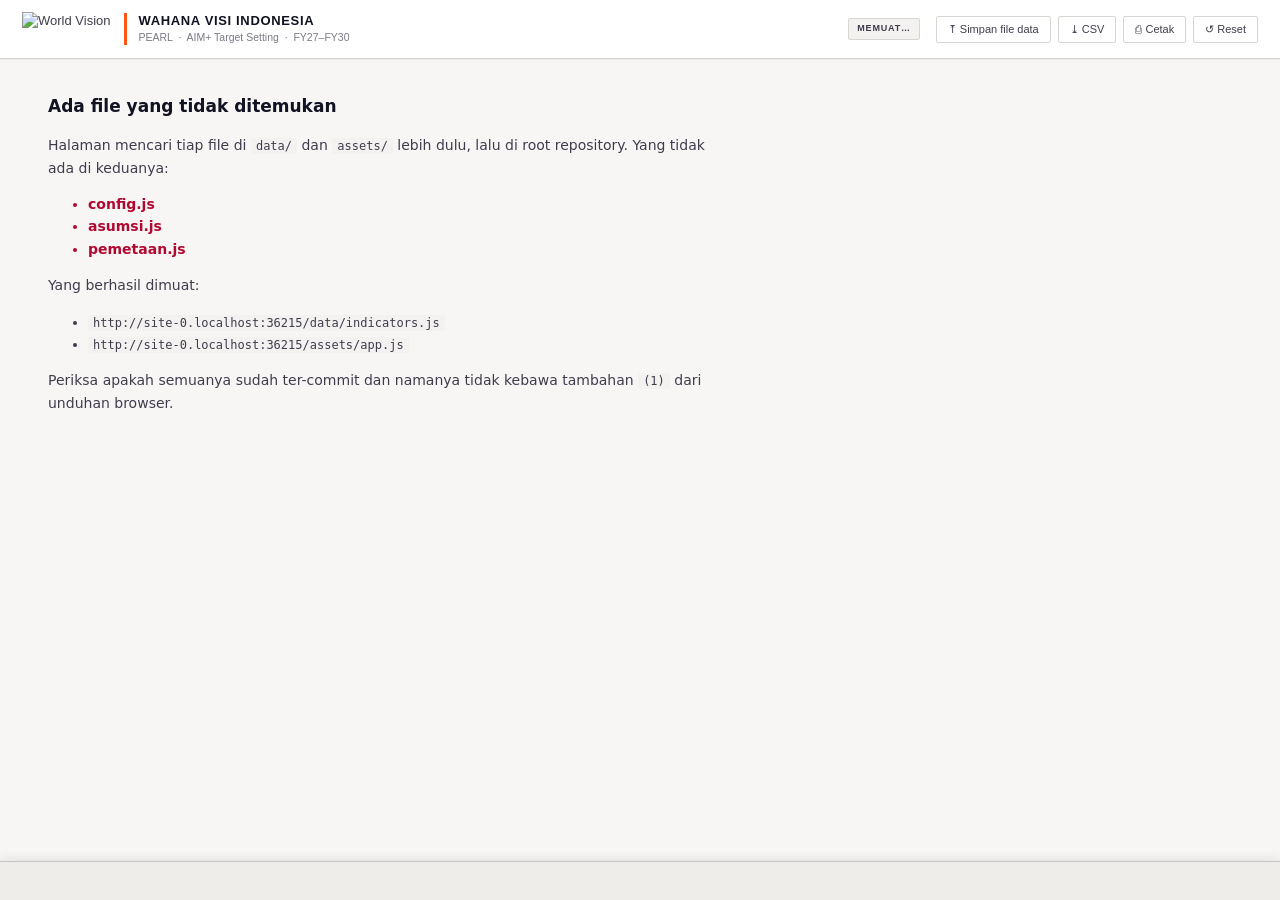
==== index.html @ a82a46a4 "Update index.html" ====
<!DOCTYPE html>
<html lang="id">
<head>
<meta charset="utf-8">
<meta name="viewport" content="width=device-width, initial-scale=1">
<title>AIM+ Target Setting · Wahana Visi Indonesia</title>
<meta name="description" content="SUMMARY dan ANALISIS AP untuk penetapan target Area Programme, siklus AIM+ FY27–FY30. PEARL, Wahana Visi Indonesia.">
<meta name="color-scheme" content="light">
<style>
  #boot{font:14px/1.6 system-ui,-apple-system,"Segoe UI",sans-serif;color:#3F3D4C;padding:34px 26px;max-width:720px}
  #boot h2{font-size:17px;color:#111222;margin:0 0 10px}
  #boot code{font-family:ui-monospace,Consolas,monospace;font-size:12px;background:#F3F2F0;padding:1px 5px;border-radius:2px}
  #boot .bad{color:#B10831;font-weight:600}
</style>
<link rel="stylesheet" href="assets/app.css"
      onerror="var l=document.createElement('link');l.rel='stylesheet';l.href='app.css';document.head.appendChild(l);">
<link rel="icon" href="data:image/svg+xml,%3Csvg xmlns='http://www.w3.org/2000/svg' viewBox='0 0 32 32'%3E%3Crect width='32' height='32' fill='%23111222'/%3E%3Crect x='5' y='22' width='5' height='5' fill='%23FF5515'/%3E%3Crect x='13' y='15' width='5' height='12' fill='%23FF5515'/%3E%3Crect x='21' y='7' width='5' height='20' fill='%23155930'/%3E%3C/svg%3E">
</head>
<body>

<!-- Logo: taruh file resmi WVI sebagai assets/logo.svg atau assets/logo.png -->
<header class="wvhead">
  <div class="wvhead-in">
    <div class="brand">
      <img id="wvLogo" class="logo" alt="World Vision" hidden>
      <div class="lock">
        <span class="org">Wahana Visi Indonesia</span>
        <span class="sub">PEARL &nbsp;·&nbsp; AIM+ Target Setting &nbsp;·&nbsp; FY27–FY30</span>
      </div>
    </div>
    <div class="wvhead-sp"></div>
    <span class="chip" id="dataChip">memuat…</span>
    <nav class="tools">
      <button class="cbtn" id="btnSave" title="Unduh file data untuk di-commit ke repository">⤒ Simpan file data</button>
      <button class="cbtn" id="btnCsv" title="Unduh tabel sesuai filter, siap dibuka di Excel">⤓ CSV</button>
      <button class="cbtn" id="btnPrint">⎙ Cetak</button>
      <button class="cbtn" id="btnReset" title="Buang perubahan lokal, muat ulang data repository">↺ Reset</button>
    </nav>
  </div>
</header>

<div class="sheetwrap" id="sheets">
  <div id="boot"><h2>Memuat…</h2><p>Membaca konfigurasi, data submission, asumsi, dan pemetaan indikator.</p></div>
</div>

<div class="tabbar noprint"><div class="tabbar-in" id="tabbar"></div></div>
<div class="toast" id="toast"></div>

<script>
(function(){
  var Q=[["data/config.js","config.js"],["data/indicators.js","indicators.js"],
         ["data/asumsi.js","asumsi.js"],["data/pemetaan.js","pemetaan.js"],
         ["assets/app.js","app.js"]];
  var found=[],failed=[];
  function one(c,done){var i=0;(function t(){
    if(i>=c.length){done(false);return;}
    var s=document.createElement("script");s.src=c[i++];s.async=false;
    s.onload=function(){found.push(s.src);done(true);};
    s.onerror=function(){s.parentNode&&s.parentNode.removeChild(s);t();};
    document.head.appendChild(s);})();}
  function next(n){ if(n>=Q.length){fin();return;}
    one(Q[n],function(ok){ if(!ok) failed.push(Q[n][0].replace(/^.*\//,"")); next(n+1); }); }
  function fin(){
    if(failed.length) return rep();
    if(typeof boot!=="function") return rep("app.js termuat tapi tidak mendefinisikan boot()");
    if(document.readyState==="loading") return;
    try{ boot(); }catch(e){ rep(e.message); }
  }
  function rep(x){
    var el=document.getElementById("boot"); if(!el)return;
    el.innerHTML='<h2>Ada file yang tidak ditemukan</h2>'+
      '<p>Halaman mencari tiap file di <code>data/</code> dan <code>assets/</code> lebih dulu, '+
      'lalu di root repository. Yang tidak ada di keduanya:</p><ul>'+
      failed.map(function(f){return '<li class="bad">'+f+'</li>';}).join('')+'</ul>'+
      '<p>Yang berhasil dimuat:</p><ul>'+(found.length?found.map(function(f){
        return '<li><code>'+f+'</code></li>';}).join(''):'<li>tidak ada</li>')+'</ul>'+
      '<p>Periksa apakah semuanya sudah ter-commit dan namanya tidak kebawa tambahan '+
      '<code> (1)</code> dari unduhan browser.</p>'+(x?'<p class="bad">'+x+'</p>':'');
  }
  next(0);
})();
</script>
</body>
</html>
---- app.css ----
/* ============================================================
   TOKENS — every value taken from the build specification.
   §1.2 status vocabulary · §3.1 grid · §7 CF standards
   ============================================================ */
:root{
  --orange:#FF5515;   --midnight:#111222;  --green:#155930;
  --red:#B10831;      --grey:#3F3D4C;      --teal:#0C7993;
  --amber:#6B4E00;    --burnt:#A33000;

  --f-ready:#E8F1EC;  --f-review:#FFF4CE;  --f-monitor:#FFE9E0;
  --f-critical:#FDE7EB; --f-reference:#F3F2F0;
  --band:#FAFAF9;     --rule:#D8D6D1;      --paper:#FFFFFF;
  --chrome:#F7F6F4;

  --font:"Inter","Inter var",-apple-system,BlinkMacSystemFont,"Segoe UI",Roboto,Calibri,sans-serif;
  --mono:"SF Mono",ui-monospace,"Cascadia Mono","Consolas",monospace;

  --gutter:22px;      /* column A width 2.50 */
  --maxw:1560px;
}

*{box-sizing:border-box}
html,body{margin:0;padding:0}
body{
  font-family:var(--font);
  font-size:13px;            /* Inter 10pt base */
  line-height:1.45;
  color:var(--grey);
  background:var(--chrome);
  -webkit-font-smoothing:antialiased;
  font-variant-numeric:tabular-nums;
}
button,input,select,textarea{font-family:inherit;font-size:inherit;color:inherit}
a{color:var(--teal);text-decoration:none}
a:hover{text-decoration:underline}
:focus-visible{outline:2px solid var(--orange);outline-offset:2px}
.num{font-variant-numeric:tabular-nums}
.dim{color:#7C7A86}
.nowrap{white-space:nowrap}

/* ============================================================
   APP CHROME — the ribbon strip. Not a sheet; workbook-level.
   ============================================================ */
.chrome{
  position:sticky;top:0;z-index:60;
  background:var(--midnight);color:#EDEBE6;
  border-bottom:1px solid #000;
}
.chrome-in{
  max-width:var(--maxw);margin:0 auto;
  padding:0 var(--gutter);
  height:42px;display:flex;align-items:center;gap:14px;
}
.filename{
  font-size:11px;letter-spacing:.02em;color:#EDEBE6;
  display:flex;align-items:center;gap:8px;min-width:0;
}
.filename b{font-weight:600}
.filename .ext{color:#9C99A6}
.chip{
  font-size:9px;font-weight:700;letter-spacing:.09em;text-transform:uppercase;
  padding:3px 7px;border-radius:2px;background:rgba(255,85,21,.16);
  color:#FF8B5C;border:1px solid rgba(255,85,21,.4);
}
.chrome-sp{flex:1}
.cbtn{
  background:transparent;border:1px solid #3A3947;color:#DAD8D2;
  padding:5px 11px;font-size:11px;border-radius:2px;cursor:pointer;
  display:inline-flex;align-items:center;gap:6px;white-space:nowrap;
}
.cbtn:hover{border-color:var(--orange);color:#fff;background:rgba(255,85,21,.1)}
.cbtn.primary{border-color:var(--orange);background:var(--orange);color:#fff;font-weight:600}
.cbtn.primary:hover{background:#E64A0F}
.lockstate{font-size:10px;color:#9C99A6;display:flex;align-items:center;gap:5px}

/* ============================================================
   PAGE FRAME — §3. Identical on all nine visible sheets.
   ============================================================ */
.sheetwrap{max-width:var(--maxw);margin:0 auto;padding:0 var(--gutter) 96px}
.sheet{display:none;background:var(--paper);border:1px solid var(--rule);border-top:none}
.sheet.on{display:block}
.pad{padding:0 26px}

.hdr{padding:14px 26px 0}
.hdr-top{display:flex;align-items:flex-end;gap:18px}
.homelink{
  font-size:12px;color:var(--grey);font-weight:500;white-space:nowrap;
  padding-bottom:3px;
}
.homelink:hover{color:var(--orange);text-decoration:none}
.title{
  font-size:26px;line-height:1.05;font-weight:700;color:var(--midnight);
  letter-spacing:-.015em;margin:0;flex:1;
}
.hdr-right{text-align:right;white-space:nowrap}
.cycle{font-size:12px;color:var(--grey)}
.stagebar{font-size:11px;font-weight:700;color:var(--orange);margin-top:2px}
.crumb{font-size:11px;color:var(--grey);margin-top:6px;padding-bottom:10px}
.crumb .sep{color:#B9B6BE;padding:0 5px}
.crumb b{font-weight:600;color:var(--midnight)}
.rule4{border-bottom:2.5px solid var(--orange);margin:0 26px}
.writeflag{
  font-size:10px;font-weight:700;letter-spacing:.08em;color:var(--green);
  background:var(--f-ready);border:1px solid #BFD9C9;padding:3px 8px;border-radius:2px;
}

.ftr{margin-top:34px;border-top:1px solid var(--rule);padding:10px 26px 20px;
  display:flex;gap:18px;align-items:baseline;flex-wrap:wrap}
.ftr-l{font-size:10.5px;color:#8A8894;flex:1;min-width:240px}
.ftr-r{font-size:10.5px}
.ftr-r span{color:#8A8894;margin-right:6px}
.ftr-r a{margin-right:12px}

/* section labels */
.slabel{
  font-size:11px;font-weight:700;letter-spacing:.1em;text-transform:uppercase;
  color:var(--midnight);margin:26px 0 10px;display:flex;align-items:baseline;gap:10px;
}
.slabel .hint{font-size:10px;font-weight:400;letter-spacing:0;text-transform:none;color:#8A8894}
.slabel:first-of-type{margin-top:20px}

/* ============================================================
   KPI CARD — §3.5
   ============================================================ */
.cards{display:grid;gap:10px;grid-template-columns:repeat(auto-fit,minmax(128px,1fr))}
.card{
  background:var(--paper);border:1px solid var(--rule);
  border-left:4px solid var(--grey);
  padding:9px 11px 10px;min-height:86px;
  display:flex;flex-direction:column;justify-content:space-between;
}
.card .lab{
  font-size:9px;font-weight:700;letter-spacing:.1em;text-transform:uppercase;
  color:var(--grey);line-height:1.25;
}
.card .val{font-size:29px;font-weight:700;line-height:1;color:var(--midnight);letter-spacing:-.02em;margin:4px 0 1px}
.card .sub{font-size:9.5px;color:#8A8894}
.card.ready{border-left-color:var(--green)}    .card.ready .val{color:var(--green)}
.card.review{border-left-color:var(--amber)}   .card.review .val{color:var(--amber)}
.card.monitor{border-left-color:var(--burnt)}  .card.monitor .val{color:var(--burnt)}
.card.critical{border-left-color:var(--red)}   .card.critical .val{color:var(--red)}
.card.neutral{border-left-color:var(--grey)}
.card.accent{border-left-color:var(--orange)}  .card.accent .val{color:var(--orange)}
.card.teal{border-left-color:var(--teal)}      .card.teal .val{color:var(--teal)}

/* ============================================================
   STATUS PILLS — colour + icon, greyscale-safe (§7.3)
   ============================================================ */
.pill{
  display:inline-flex;align-items:center;gap:5px;
  font-size:10px;font-weight:700;letter-spacing:.04em;
  padding:2px 7px 2px 6px;border-radius:2px;white-space:nowrap;
  border:1px solid transparent;
}
.pill .ic{font-size:9px;line-height:1}
.p-READY{background:var(--f-ready);color:var(--green);border-color:#C4DBCE}
.p-NEEDSREVIEW{background:var(--f-review);color:var(--amber);border-color:#E8D89A}
.p-MONITOR{background:var(--f-monitor);color:var(--burnt);border-color:#F0C9B6}
.p-CRITICAL{background:var(--f-critical);color:var(--red);border-color:#EFC2CD}
.p-REFERENCE{background:var(--f-reference);color:var(--grey);border-color:var(--rule)}

/* ============================================================
   TABLES — gridlines off, thin rules, CF-driven fills
   ============================================================ */
table.gt{border-collapse:collapse;width:100%;font-size:11.5px}
table.gt thead th{
  font-size:9px;font-weight:700;letter-spacing:.08em;text-transform:uppercase;
  color:var(--grey);text-align:left;padding:6px 8px;
  border-bottom:1.5px solid var(--grey);vertical-align:bottom;white-space:nowrap;
}
table.gt tbody td{padding:5px 8px;border-bottom:1px solid #EDEBE6;vertical-align:middle}
table.gt tbody tr:nth-child(even) td{background:var(--band)}
table.gt tbody tr.hl td{background:#FFF8F3}
table.gt tbody tr.blankrow td{background:transparent;border-bottom-color:transparent;height:22px}
table.gt tfoot td{
  padding:6px 8px;font-weight:700;color:var(--midnight);
  background:var(--f-reference);border-top:1.5px solid var(--grey);
}
td.r,th.r{text-align:right}
td.c,th.c{text-align:center}
td.miss{background:var(--f-critical)!important;color:var(--red);text-align:right}
td.crit{color:var(--red);font-weight:700}
td.zero{color:var(--red)}
td.code{font-family:var(--mono);font-size:10.5px;letter-spacing:-.02em;white-space:nowrap}
tr.apmark td:first-child{box-shadow:inset 3px 0 0 var(--orange)}
.tscroll{overflow-x:auto;border:1px solid var(--rule)}
.tscroll table.gt{min-width:100%}
.tcap{font-size:10px;color:#8A8894;margin:6px 0 0}

/* data bar (§7 · CF data bars, solid FF5515, no border) */
.bar{position:relative;height:13px;background:#F1EFEC;min-width:56px}
.bar > i{position:absolute;left:0;top:0;bottom:0;background:var(--orange);display:block}
.bar > span{position:absolute;right:4px;top:-1px;font-size:10px;font-weight:600;color:var(--midnight)}
.bar.red > i{background:var(--red)}

/* ============================================================
   FILTER BAND — Report Filter cells + slicers (§6.3 §6.5 §6.6)
   ============================================================ */
.fband{
  border:1px solid var(--rule);background:var(--band);
  padding:11px 13px;margin-top:16px;
}
.frow{display:flex;flex-wrap:wrap;gap:16px;align-items:flex-end}
.fcell{display:flex;flex-direction:column;gap:4px}
.fcell > label{font-size:9px;font-weight:700;letter-spacing:.09em;text-transform:uppercase;color:var(--grey)}
.fcell select{
  border:1px solid #A9A6B0;background:var(--paper);padding:5px 8px;border-radius:2px;
  font-size:12px;min-width:150px;
}
.fcell select:focus{border-color:var(--orange)}
.fnote{font-size:10px;color:#8A8894;margin-top:9px;padding-top:8px;border-top:1px dashed var(--rule)}

/* slicer (§6.3 tabel 8) */
.slicer{border:1px solid #BEBBC4;background:var(--paper);min-width:150px}
.slicer .sh{
  font-size:9px;font-weight:700;letter-spacing:.08em;text-transform:uppercase;
  padding:4px 7px;background:#EFEDE9;border-bottom:1px solid #BEBBC4;color:var(--grey);
  display:flex;justify-content:space-between;align-items:center;gap:6px;
}
.slicer .sh button{border:none;background:none;cursor:pointer;color:#8A8894;font-size:11px;padding:0 2px}
.slicer .sh button:hover{color:var(--orange)}
.slicer .items{display:flex;flex-wrap:wrap;gap:3px;padding:5px}
.slicer .items button{
  border:1px solid #D3D0D8;background:#FBFAF9;padding:3px 8px;font-size:10.5px;
  border-radius:2px;cursor:pointer;color:var(--grey);
}
.slicer .items button:hover{border-color:var(--orange)}
.slicer .items button.sel{background:var(--midnight);border-color:var(--midnight);color:#fff;font-weight:600}
.slicer .items button.nodata{color:#BEBBC4;background:#F6F5F3;text-decoration:line-through}

/* ============================================================
   CHARTS — inline SVG only, no libraries
   ============================================================ */
.chartbox{border:1px solid var(--rule);padding:12px 14px 8px;background:var(--paper)}
.chartbox svg{display:block;width:100%;height:auto;overflow:visible}
.legend{display:flex;gap:14px;flex-wrap:wrap;margin-top:10px;padding-top:9px;border-top:1px solid #EDEBE6}
.legend div{display:flex;align-items:center;gap:6px;font-size:10px;color:var(--grey)}
.legend i{width:10px;height:10px;display:block;border:1px solid rgba(0,0,0,.18)}
.grid2{display:grid;grid-template-columns:1fr 1fr;gap:18px}
.grid2u{display:grid;grid-template-columns:1.15fr .85fr;gap:18px}
@media (max-width:1080px){.grid2,.grid2u{grid-template-columns:1fr}}

/* ============================================================
   INSIGHT SENTENCES (§6.2 ·12)
   ============================================================ */
.insights{border:1px solid var(--rule);border-left:4px solid var(--midnight);background:#FCFBFA;padding:12px 15px}
.insights p{margin:0 0 7px;font-size:12px;color:var(--grey);display:flex;gap:9px;line-height:1.5}
.insights p:last-child{margin:0}
.insights .mk{color:var(--orange);font-weight:700}
.insights b{color:var(--midnight);font-weight:600}
.insights .bad{color:var(--red);font-weight:600}

/* ============================================================
   DETAIL PANELS — 05_INDICATOR
   ============================================================ */
.panel{border:1px solid var(--rule);background:var(--paper)}
.panel > h4{
  margin:0;font-size:10px;font-weight:700;letter-spacing:.1em;text-transform:uppercase;
  padding:7px 12px;background:var(--f-reference);border-bottom:1px solid var(--rule);color:var(--midnight);
}
.kv{display:grid;grid-template-columns:1fr auto;gap:0}
.kv > div{padding:5px 12px;border-bottom:1px solid #F1EFEC;font-size:11.5px}
.kv > div:nth-child(4n+1),.kv > div:nth-child(4n+2){background:#FCFBFA}
.kv .k{color:var(--grey)}
.kv .v{text-align:right;font-weight:600;color:var(--midnight)}
.kv .v.em{font-size:13px}
.kv .v.na{color:var(--red);background:var(--f-critical)}
.notes{border:1px solid var(--rule);padding:12px 14px;background:#FCFBFA;font-size:11.5px}
.notes dt{font-size:9px;font-weight:700;letter-spacing:.09em;text-transform:uppercase;color:var(--grey);margin-top:10px}
.notes dt:first-child{margin-top:0}
.notes dd{margin:3px 0 0;color:var(--midnight);line-height:1.5}
.notes dd.unset{color:var(--red);font-style:italic}
.checks{display:flex;flex-wrap:wrap;gap:8px}
.chk{display:flex;align-items:center;gap:6px;font-size:10.5px;border:1px solid var(--rule);padding:4px 9px;background:var(--paper)}
.chk .ic{font-size:11px;line-height:1}
.chk.ok{color:var(--green);border-color:#C4DBCE;background:var(--f-ready)}
.chk.no{color:var(--red);border-color:#EFC2CD;background:var(--f-critical);font-weight:600}
.guard{border:1px solid #E8D89A;background:var(--f-review);color:var(--amber);padding:12px 14px;font-size:12px;font-style:italic}

/* ============================================================
   06_DECISIONS — the only writable surface
   ============================================================ */
.form{border:1px solid var(--rule);border-top:3px solid var(--green);background:#FCFDFC;padding:14px 16px 16px}
.fgrid{display:grid;grid-template-columns:repeat(auto-fit,minmax(168px,1fr));gap:11px}
.fg label{display:block;font-size:9px;font-weight:700;letter-spacing:.09em;text-transform:uppercase;color:var(--grey);margin-bottom:3px}
.fg label .req{color:var(--red)}
.fg select,.fg input,.fg textarea{
  width:100%;border:1px solid #A9A6B0;background:var(--paper);
  padding:6px 8px;border-radius:2px;font-size:12px;
}
.fg select:disabled{background:#F1EFEC;color:#A9A6B0;cursor:not-allowed}
.fg select:focus,.fg input:focus,.fg textarea:focus{border-color:var(--green);outline:none;box-shadow:0 0 0 2px rgba(21,89,48,.12)}
.fg.bad select,.fg.bad input,.fg.bad textarea{border-color:var(--red);background:var(--f-critical)}
.fg .hlp{font-size:9.5px;color:#8A8894;margin-top:3px}
.fg.wide{grid-column:1/-1}
.formfoot{display:flex;align-items:center;gap:12px;margin-top:14px;flex-wrap:wrap}
.gobtn{
  background:var(--green);color:#fff;border:1px solid var(--green);font-weight:700;
  padding:8px 18px;border-radius:2px;cursor:pointer;font-size:12px;letter-spacing:.02em;
}
.gobtn:hover{background:#0F4525}
.gobtn:disabled{background:#BEBBC4;border-color:#BEBBC4;cursor:not-allowed}
.ghost{background:var(--paper);border:1px solid #A9A6B0;padding:7px 14px;border-radius:2px;cursor:pointer;font-size:11.5px}
.ghost:hover{border-color:var(--orange);color:var(--orange)}
.keyprev{font-family:var(--mono);font-size:10.5px;color:var(--grey);background:var(--f-reference);
  border:1px solid var(--rule);padding:4px 8px;border-radius:2px}
.vmsg{font-size:11px;font-weight:600;color:var(--red);display:flex;align-items:center;gap:6px}
.appendonly{font-size:10px;color:#8A8894;border-left:2px solid var(--rule);padding-left:9px}

/* ============================================================
   07 / 08 bits
   ============================================================ */
.health{
  display:flex;flex-wrap:wrap;align-items:center;gap:20px;
  border:1px solid var(--rule);padding:11px 14px;margin-top:16px;background:#FCFBFA;
}
.health .gate{font-size:14px;font-weight:700;letter-spacing:.04em;padding:5px 12px;border-radius:2px}
.health .gate.ok{background:var(--f-ready);color:var(--green);border:1px solid #C4DBCE}
.health .gate.no{background:var(--f-critical);color:var(--red);border:1px solid #EFC2CD}
.health .m{font-size:11px;color:var(--grey)}
.health .m b{display:block;font-size:17px;font-weight:700;color:var(--midnight);line-height:1.1}
.legendbox{border:1px solid var(--rule)}
.legendbox .lrow{display:grid;grid-template-columns:auto 150px 1fr;gap:12px;align-items:center;
  padding:8px 13px;border-bottom:1px solid #EDEBE6;font-size:11.5px}
.legendbox .lrow:last-child{border-bottom:none}
.legendbox .lrow .nm{font-weight:700;font-size:11px;letter-spacing:.05em}
.stagerow{display:grid;grid-template-columns:34px 1fr;gap:12px;padding:8px 13px;border-bottom:1px solid #EDEBE6;font-size:11.5px}
.stagerow:last-child{border-bottom:none}
.stagerow .n{
  width:26px;height:26px;border-radius:50%;display:grid;place-items:center;
  font-size:11px;font-weight:700;background:var(--f-reference);color:var(--grey);border:1px solid var(--rule);
}
.stagerow.done .n{background:var(--f-ready);color:var(--green);border-color:#C4DBCE}
.stagerow.here .n{background:var(--orange);color:#fff;border-color:var(--orange)}
.stagerow b{color:var(--midnight);font-weight:600}
.faq{border:1px solid var(--rule);padding:11px 13px;background:#FCFBFA}
.faq .q{font-size:11.5px;font-weight:600;color:var(--midnight)}
.faq .qen{font-size:10.5px;font-style:italic;color:#8A8894;margin-top:1px}
.faq .a{font-size:11.5px;margin-top:6px;color:var(--grey);line-height:1.5}
.faq .a.todo{color:var(--amber);background:var(--f-review);border:1px dashed #E8D89A;padding:5px 8px;font-style:italic}
.faqgrid{display:grid;grid-template-columns:1fr 1fr;gap:12px}
@media (max-width:1080px){.faqgrid{grid-template-columns:1fr}}
.jump{display:flex;flex-wrap:wrap;gap:6px;margin-top:16px;padding:10px 12px;border:1px solid var(--rule);background:var(--band)}
.jump span{font-size:9px;font-weight:700;letter-spacing:.09em;text-transform:uppercase;color:var(--grey);align-self:center;margin-right:4px}
.jump a{font-size:11px;border:1px solid var(--rule);background:var(--paper);padding:4px 9px;border-radius:2px}
.jump a:hover{border-color:var(--orange);text-decoration:none}

/* ============================================================
   HOME
   ============================================================ */
.progwrap{border:1px solid var(--rule);padding:13px 15px;margin-top:14px;background:#FCFBFA}
.progwrap .top{display:flex;justify-content:space-between;align-items:baseline;gap:12px;margin-bottom:8px}
.progwrap .lab{font-size:9px;font-weight:700;letter-spacing:.1em;text-transform:uppercase;color:var(--grey)}
.progwrap .pct{font-size:20px;font-weight:700;color:var(--orange);line-height:1}
.track{height:19px;background:#F1EFEC;position:relative;border:1px solid var(--rule)}
.track > i{position:absolute;left:0;top:0;bottom:0;background:var(--orange)}
.track > .tgt{position:absolute;top:-4px;bottom:-4px;width:2px;background:var(--midnight)}
.track > .tgtlab{position:absolute;top:23px;font-size:9px;color:var(--midnight);transform:translateX(-50%);white-space:nowrap}
.gates{display:flex;gap:22px;flex-wrap:wrap;margin-top:24px;font-size:11px}
.gates b{color:var(--midnight)}
.navlist{border:1px solid var(--rule)}
.navlist a.nv{
  display:grid;grid-template-columns:34px 1fr auto;gap:10px;align-items:center;
  padding:9px 13px;border-bottom:1px solid #EDEBE6;color:var(--grey);
}
.navlist a.nv:last-child{border-bottom:none}
.navlist a.nv:hover{background:#FFF8F3;text-decoration:none}
.navlist .no{font-family:var(--mono);font-size:11px;color:#A9A6B0}
.navlist .nm{font-size:12.5px;font-weight:600;color:var(--midnight)}
.navlist .ro{font-size:10px;color:#8A8894;text-align:right}
.navlist a.nv:hover .nm{color:var(--orange)}
.navlist .wr{font-size:8.5px;font-weight:700;letter-spacing:.08em;color:var(--green);
  background:var(--f-ready);border:1px solid #C4DBCE;padding:1px 5px;border-radius:2px;margin-left:7px}

/* ============================================================
   SHEET TABS — §1.1 tab colours, workbook metaphor
   ============================================================ */
.tabbar{
  position:fixed;left:0;right:0;bottom:0;z-index:70;
  background:#EFEDE9;border-top:1px solid #C7C4CC;
  box-shadow:0 -2px 10px rgba(17,18,34,.09);
}
.tabbar-in{max-width:var(--maxw);margin:0 auto;padding:0 var(--gutter);
  display:flex;align-items:stretch;gap:0;overflow-x:auto;height:38px}
.tab{
  border:none;background:transparent;cursor:pointer;white-space:nowrap;
  padding:0 13px;font-size:11.5px;color:var(--grey);
  border-right:1px solid #DAD7DE;border-bottom:3px solid transparent;
  display:flex;align-items:center;gap:7px;
}
.tab:hover{background:#E4E1DD}
.tab .dot{width:7px;height:7px;border-radius:1px;background:var(--grey);flex:none}
.tab.on{background:var(--paper);color:var(--midnight);font-weight:700}
.tab.on .dot{box-shadow:0 0 0 2px rgba(0,0,0,.06)}
.tab.locked{color:#A9A6B0;cursor:not-allowed}
.tab .bdg{
  font-size:9px;font-weight:700;background:var(--red);color:#fff;
  border-radius:8px;padding:1px 5px;min-width:16px;text-align:center;
}
.tab .bdg.g{background:var(--green)}

/* ============================================================
   MODALS — import / export / hidden-sheet notice
   ============================================================ */
.scrim{position:fixed;inset:0;background:rgba(17,18,34,.55);z-index:100;display:none;
  align-items:flex-start;justify-content:center;padding:60px 20px;overflow-y:auto}
.scrim.on{display:flex}
.modal{background:var(--paper);border:1px solid var(--rule);max-width:760px;width:100%;
  box-shadow:0 18px 50px rgba(17,18,34,.3)}
.modal h3{margin:0;font-size:15px;font-weight:700;color:var(--midnight);
  padding:14px 18px;border-bottom:2px solid var(--orange);display:flex;justify-content:space-between;gap:12px}
.modal h3 button{border:none;background:none;font-size:18px;line-height:1;cursor:pointer;color:#8A8894}
.modal .body{padding:16px 18px}
.modal p{margin:0 0 10px;font-size:12px}
.modal textarea{width:100%;height:190px;border:1px solid #A9A6B0;padding:9px;
  font-family:var(--mono);font-size:10.5px;border-radius:2px;resize:vertical}
.modal .foot{padding:12px 18px;border-top:1px solid var(--rule);background:var(--band);
  display:flex;gap:10px;align-items:center;flex-wrap:wrap}
.colspec{font-family:var(--mono);font-size:10px;background:var(--f-reference);
  border:1px solid var(--rule);padding:9px;overflow-x:auto;white-space:pre;margin:0 0 12px}

/* toast — the closing-loop confirmation (§10.4 ·3) */
.toast{
  position:fixed;bottom:52px;left:50%;transform:translateX(-50%) translateY(14px);
  background:var(--midnight);color:#fff;padding:11px 18px;font-size:12px;z-index:90;
  border-left:4px solid var(--green);box-shadow:0 10px 30px rgba(17,18,34,.35);
  opacity:0;pointer-events:none;transition:opacity .18s,transform .18s;max-width:620px;
}
.toast.on{opacity:1;transform:translateX(-50%) translateY(0)}
.toast b{color:#8FE0AE}
@media (prefers-reduced-motion:reduce){.toast{transition:none}}


/* ============================================================
   00_MASTER — editing surfaces
   ============================================================ */
.notice{
  border:1px solid var(--rule);border-left:4px solid var(--teal);background:#F7FBFC;
  padding:11px 14px;font-size:11.5px;color:var(--grey);margin-top:16px;line-height:1.55;
}
.notice b{color:var(--midnight)}
table.gt.ed tbody td{padding:3px 6px}
table.gt.ed tbody tr:nth-child(even) td{background:#FCFBFA}
input.cell,select.cell{
  border:1px solid #DCD9E0;background:var(--paper);padding:3px 5px;border-radius:2px;
  font-size:11px;max-width:100%;
}
input.cell:hover,select.cell:hover{border-color:#A9A6B0}
input.cell:focus,select.cell:focus{border-color:var(--teal);outline:none;box-shadow:0 0 0 2px rgba(12,121,147,.14)}
input.cell.r{text-align:right}
input.cell::placeholder{color:#C2BFC8;font-style:italic}
table.gt.ed tbody tr.oos td{background:var(--f-reference)}
table.gt.ed tbody tr.oos input.cell,table.gt.ed tbody tr.oos select.cell{opacity:.62}

button.oc{
  border:1px solid var(--rule);background:var(--paper);cursor:pointer;border-radius:2px;
  padding:2px 6px;font-size:11px;line-height:1.3;min-width:44px;
  display:inline-flex;align-items:center;gap:4px;justify-content:center;color:#A9A6B0;
}
button.oc span{font-size:9px;font-weight:700}
button.oc.on{background:var(--f-ready);border-color:#9EC6AE;color:var(--green);font-weight:700}
button.oc.off{background:var(--f-reference);border-color:var(--rule);color:#A9A6B0;text-decoration:line-through}
button.oc:hover{border-color:var(--orange);color:var(--orange);text-decoration:none}
button.ocall{
  border:1px dashed #BEBBC4;background:transparent;cursor:pointer;color:var(--grey);
  font-size:9px;font-weight:700;letter-spacing:.08em;padding:3px 6px;border-radius:2px;
}
button.ocall:hover{border-color:var(--orange);color:var(--orange);border-style:solid}
button.ocall.all{border-style:solid;border-color:#9EC6AE;color:var(--green);background:var(--f-ready)}
button.ocall.mix{border-style:solid;border-color:#E8D89A;color:var(--amber);background:var(--f-review)}
button.ocall.none{color:#A9A6B0}
button.tiny{
  border:1px solid var(--rule);background:var(--paper);cursor:pointer;border-radius:2px;
  font-size:10px;padding:2px 7px;color:var(--grey);
}
button.tiny:hover{border-color:var(--red);color:var(--red)}
button.tiny.warn:hover{background:var(--f-critical)}
.ghost.warn:hover{border-color:var(--red);color:var(--red);background:var(--f-critical)}
.addbar{
  display:flex;flex-wrap:wrap;gap:8px;align-items:center;
  border:1px dashed var(--rule);border-top:none;background:var(--band);padding:9px 12px;font-size:11px;
}
.addbar > span:first-child{font-size:9px;font-weight:700;letter-spacing:.09em;text-transform:uppercase;color:var(--grey)}
.addbar input,.addbar select{border:1px solid #A9A6B0;background:var(--paper);padding:4px 7px;border-radius:2px;font-size:11.5px}
.addbar .dim{font-size:10px}

/* outcomes-in-scope strip on 03_AP */
.ocscope{
  display:flex;flex-wrap:wrap;gap:8px;align-items:center;margin-top:16px;
  border:1px solid var(--rule);background:#FCFBFA;padding:9px 12px;
}
.ocscope .lbl{font-size:9px;font-weight:700;letter-spacing:.09em;text-transform:uppercase;color:var(--grey)}
.ocpill{font-size:10.5px;padding:2px 8px;border-radius:2px;border:1px solid transparent}
.ocpill.on{background:var(--f-ready);color:var(--green);border-color:#C4DBCE}
.ocpill.off{background:var(--f-reference);color:#A9A6B0;border-color:var(--rule);text-decoration:line-through}
.ocpill b{font-weight:700}
.ocscope .chg{margin-left:auto;font-size:10.5px}

/* ============================================================
   NARROW SCREENS — quality floor, not a separate design
   ============================================================ */
@media (max-width:860px){
  :root{--gutter:12px}
  .addbar,.ocscope{flex-direction:column;align-items:flex-start}
  .ocscope .chg{margin-left:0}
  .chrome-in{overflow-x:auto}
  .pad,.hdr{padding-left:14px;padding-right:14px}
  .rule4,.ftr{margin-left:14px;margin-right:14px;padding-left:0;padding-right:0}
  .title{font-size:19px}
  .hdr-top{flex-wrap:wrap;gap:8px}
  .hdr-right{text-align:left}
  .kv{grid-template-columns:1fr auto}
  .faqgrid{grid-template-columns:1fr}
  .card .val{font-size:24px}
}

/* ============================================================
   PRINT — §9. A4 landscape, fit 1 wide, gridlines off.
   ============================================================ */
@media print{
  @page{size:A4 landscape;margin:1.2cm 1.5cm}
  body{background:#fff;font-size:8.6pt}
  .chrome,.tabbar,.scrim,.toast,.slicer,.noprint{display:none!important}
  .sheetwrap{max-width:none;padding:0}
  .sheet{border:none}
  .sheet.on{display:block}
  .pad,.hdr{padding-left:0;padding-right:0}
  .rule4{margin:0}
  .ftr{padding-left:0;padding-right:0}
  table.gt{font-size:8pt}
  .card .val{font-size:19pt}
  .chartbox,.panel,.insights,.legendbox,.tscroll{break-inside:avoid}
  a{color:#000;text-decoration:none}
}
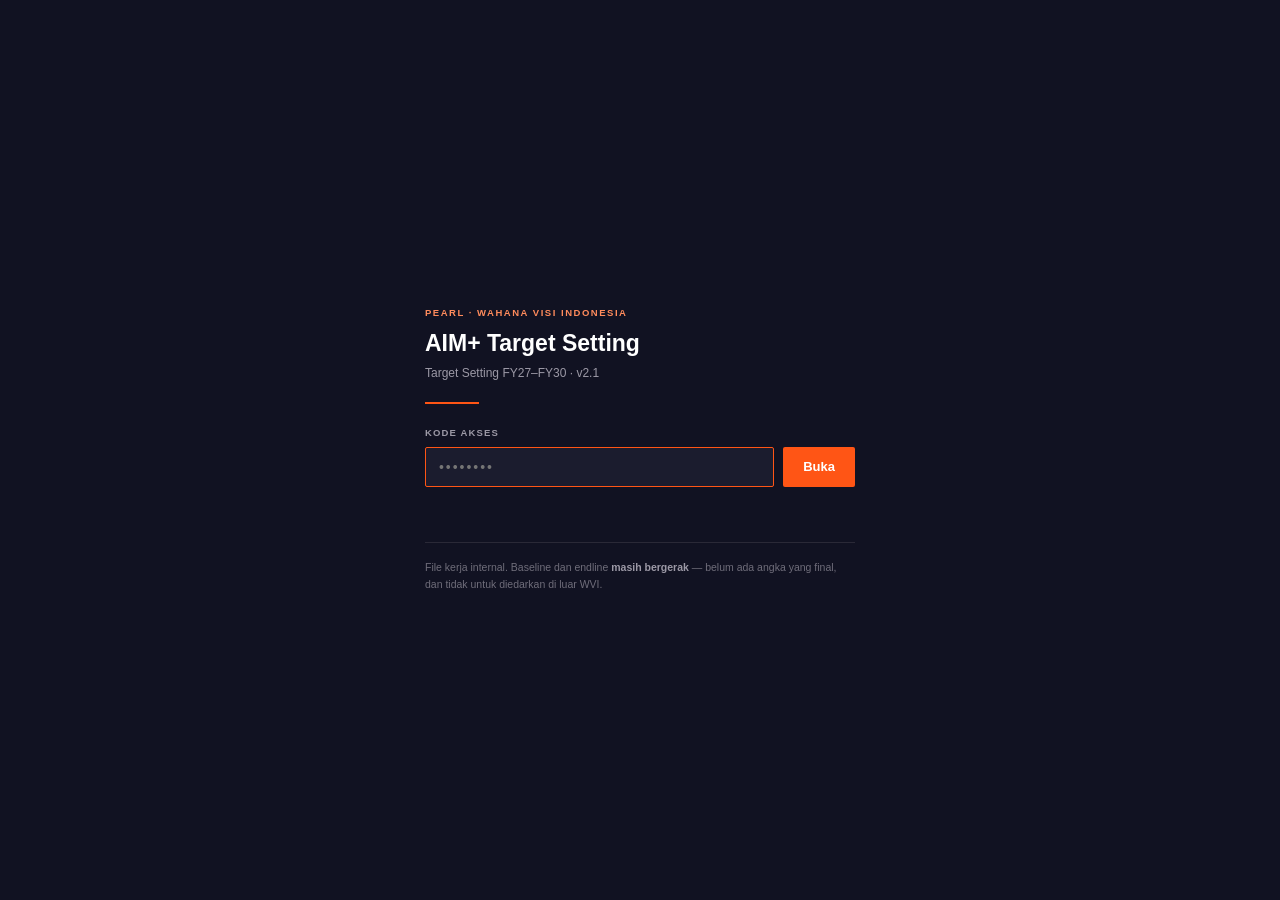
==== commit 20a366fe: "Update index.html" ====
--- a/index.html
+++ b/index.html
@@ -31,6 +31,7 @@
     <div class="wvhead-sp"></div>
     <span class="chip" id="dataChip">memuat…</span>
     <nav class="tools">
+      <button class="cbtn" id="btnImport" title="Tempel blok dari sheet Indicators di Excel">⤓ Impor data</button>
       <button class="cbtn" id="btnSave" title="Unduh file data untuk di-commit ke repository">⤒ Simpan file data</button>
       <button class="cbtn" id="btnCsv" title="Unduh tabel sesuai filter, siap dibuka di Excel">⤓ CSV</button>
       <button class="cbtn" id="btnPrint">⎙ Cetak</button>
@@ -44,6 +45,29 @@
 </div>
 
 <div class="tabbar noprint"><div class="tabbar-in" id="tabbar"></div></div>
+<div class="scrim" id="scrimImport">
+  <div class="modal">
+    <h3>Impor data dari Excel <button data-close>✕</button></h3>
+    <div class="body">
+      <p>Di sheet <b>Indicators</b>, pilih seluruh blok data (boleh ikut baris header), copy,
+         lalu tempel di bawah. Urutan 17 kolom tidak boleh diubah:</p>
+      <div class="colspec">Zonal · Area Program · Outcome · Code · Indicator deskripsi · Numerator Baseline · Denominator baseline · % Baseline · Numerator LOP · Denominator LOP · % LOP · Delta · AP Decision · Threshold · AP AIM+ 2026 &gt;= Threshold? · Delta (LOP-Baseline) · Row ID</div>
+      <p class="dim">Angka boleh berkoma maupun bertitik — <b>0,2349</b> dan <b>0.2349</b> sama-sama terbaca,
+         begitu juga <b>23,5%</b>. Sel kosong tetap kosong. Nilai <b>0</b> pada % Baseline atau % LOP
+         tetap berarti belum ada data, sesuai konvensi PEARL.</p>
+      <textarea id="impBox" placeholder="Tempel di sini…" spellcheck="false"></textarea>
+      <div id="impReport"></div>
+    </div>
+    <div class="foot">
+      <button class="ghost" id="impCheck">Periksa</button>
+      <button class="gobtn" id="impGo" disabled>Muat data</button>
+      <button class="ghost" data-close>Batal</button>
+      <span class="appendonly">Periksa dulu, baru muat. Setelah dimuat, tekan <b>Simpan file data</b>
+        dan commit <span class="keyprev">data/indicators.js</span>.</span>
+    </div>
+  </div>
+</div>
+
 <div class="toast" id="toast"></div>
 
 <script>
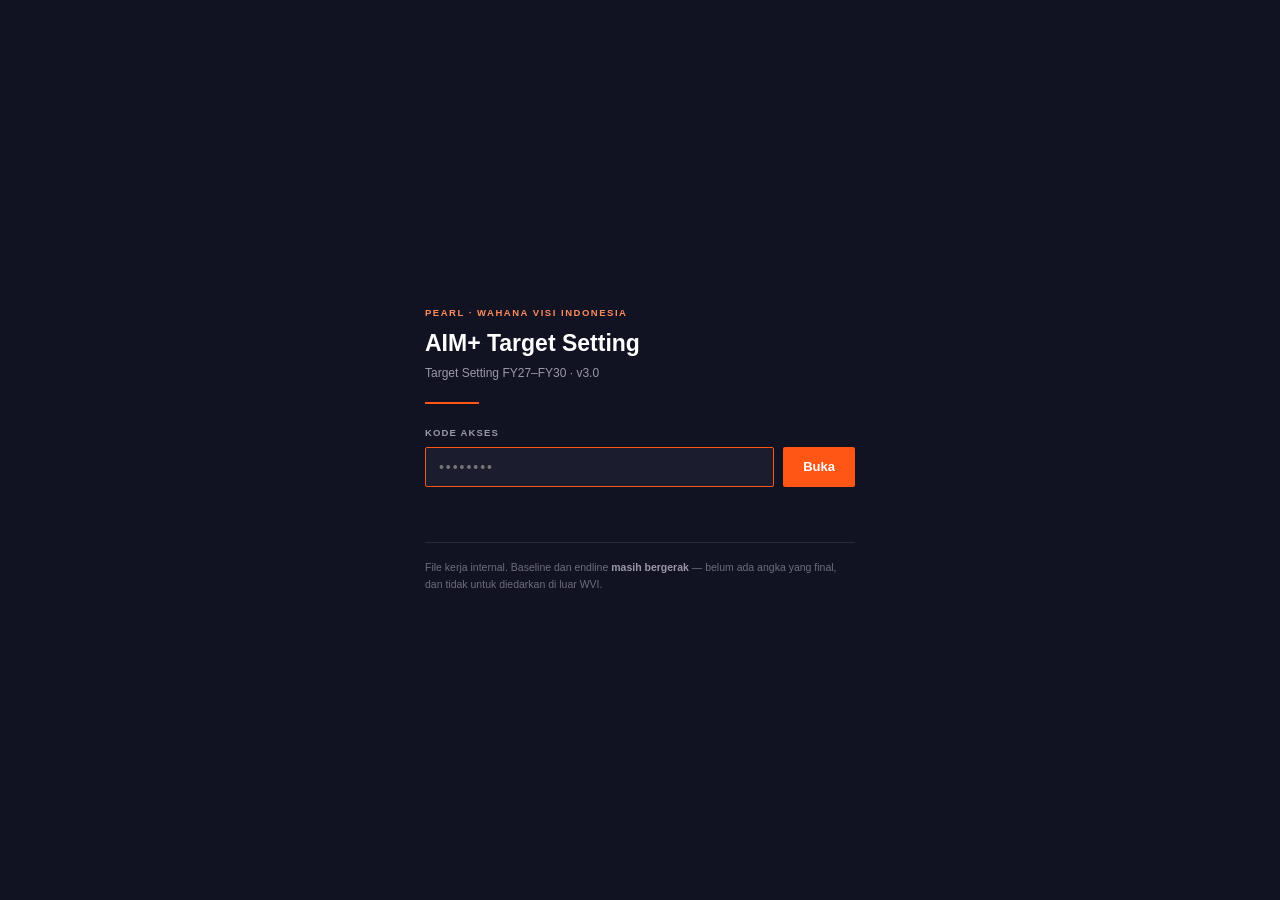
==== commit 5fe5b964: "Update index.html" ====
--- a/index.html
+++ b/index.html
@@ -3,67 +3,31 @@
 <head>
 <meta charset="utf-8">
 <meta name="viewport" content="width=device-width, initial-scale=1">
-<title>AIM+ Target Setting · Wahana Visi Indonesia</title>
-<meta name="description" content="SUMMARY dan ANALISIS AP untuk penetapan target Area Programme, siklus AIM+ FY27–FY30. PEARL, Wahana Visi Indonesia.">
+<title>National Target Dashboard · Wahana Visi Indonesia</title>
+<meta name="description" content="National Target Dashboard — Indonesia National Summary. AIM+ Target Setting FY27–FY30, Wahana Visi Indonesia.">
 <meta name="color-scheme" content="light">
-<style>
-  #boot{font:14px/1.6 system-ui,-apple-system,"Segoe UI",sans-serif;color:#3F3D4C;padding:34px 26px;max-width:720px}
-  #boot h2{font-size:17px;color:#111222;margin:0 0 10px}
-  #boot code{font-family:ui-monospace,Consolas,monospace;font-size:12px;background:#F3F2F0;padding:1px 5px;border-radius:2px}
-  #boot .bad{color:#B10831;font-weight:600}
-</style>
 <link rel="stylesheet" href="assets/app.css"
       onerror="var l=document.createElement('link');l.rel='stylesheet';l.href='app.css';document.head.appendChild(l);">
-<link rel="icon" href="data:image/svg+xml,%3Csvg xmlns='http://www.w3.org/2000/svg' viewBox='0 0 32 32'%3E%3Crect width='32' height='32' fill='%23111222'/%3E%3Crect x='5' y='22' width='5' height='5' fill='%23FF5515'/%3E%3Crect x='13' y='15' width='5' height='12' fill='%23FF5515'/%3E%3Crect x='21' y='7' width='5' height='20' fill='%23155930'/%3E%3C/svg%3E">
+<link rel="icon" href="data:image/svg+xml,%3Csvg xmlns='http://www.w3.org/2000/svg' viewBox='0 0 32 32'%3E%3Crect width='32' height='32' rx='7' fill='%23FF5515'/%3E%3Crect x='7' y='19' width='4' height='7' rx='1' fill='white'/%3E%3Crect x='14' y='13' width='4' height='13' rx='1' fill='white'/%3E%3Crect x='21' y='7' width='4' height='19' rx='1' fill='white'/%3E%3C/svg%3E">
 </head>
 <body>
 
-<!-- Logo: taruh file resmi WVI sebagai assets/logo.svg atau assets/logo.png -->
-<header class="wvhead">
-  <div class="wvhead-in">
-    <div class="brand">
-      <img id="wvLogo" class="logo" alt="World Vision" hidden>
-      <div class="lock">
-        <span class="org">Wahana Visi Indonesia</span>
-        <span class="sub">PEARL &nbsp;·&nbsp; AIM+ Target Setting &nbsp;·&nbsp; FY27–FY30</span>
-      </div>
-    </div>
-    <div class="wvhead-sp"></div>
-    <span class="chip" id="dataChip">memuat…</span>
-    <nav class="tools">
-      <button class="cbtn" id="btnImport" title="Tempel blok dari sheet Indicators di Excel">⤓ Impor data</button>
-      <button class="cbtn" id="btnSave" title="Unduh file data untuk di-commit ke repository">⤒ Simpan file data</button>
-      <button class="cbtn" id="btnCsv" title="Unduh tabel sesuai filter, siap dibuka di Excel">⤓ CSV</button>
-      <button class="cbtn" id="btnPrint">⎙ Cetak</button>
-      <button class="cbtn" id="btnReset" title="Buang perubahan lokal, muat ulang data repository">↺ Reset</button>
-    </nav>
-  </div>
-</header>
+<div id="app"><div style="padding:40px 28px;font:14px/1.6 system-ui;color:#565D6D">Memuat dashboard…</div></div>
 
-<div class="sheetwrap" id="sheets">
-  <div id="boot"><h2>Memuat…</h2><p>Membaca konfigurasi, data submission, asumsi, dan pemetaan indikator.</p></div>
-</div>
-
-<div class="tabbar noprint"><div class="tabbar-in" id="tabbar"></div></div>
 <div class="scrim" id="scrimImport">
   <div class="modal">
     <h3>Impor data dari Excel <button data-close>✕</button></h3>
     <div class="body">
-      <p>Di sheet <b>Indicators</b>, pilih seluruh blok data (boleh ikut baris header), copy,
-         lalu tempel di bawah. Urutan 17 kolom tidak boleh diubah:</p>
-      <div class="colspec">Zonal · Area Program · Outcome · Code · Indicator deskripsi · Numerator Baseline · Denominator baseline · % Baseline · Numerator LOP · Denominator LOP · % LOP · Delta · AP Decision · Threshold · AP AIM+ 2026 &gt;= Threshold? · Delta (LOP-Baseline) · Row ID</div>
-      <p class="dim">Angka boleh berkoma maupun bertitik — <b>0,2349</b> dan <b>0.2349</b> sama-sama terbaca,
-         begitu juga <b>23,5%</b>. Sel kosong tetap kosong. Nilai <b>0</b> pada % Baseline atau % LOP
-         tetap berarti belum ada data, sesuai konvensi PEARL.</p>
+      <p>Di sheet <b>Indicators</b>, pilih seluruh blok data (boleh ikut baris header), copy, lalu tempel di bawah.</p>
+      <p class="dim" style="font-size:12px">Angka boleh berkoma maupun bertitik. Sel kosong tetap kosong.
+         Nilai <b>0</b> pada % Baseline atau % LOP tetap berarti belum ada data.</p>
       <textarea id="impBox" placeholder="Tempel di sini…" spellcheck="false"></textarea>
       <div id="impReport"></div>
     </div>
     <div class="foot">
-      <button class="ghost" id="impCheck">Periksa</button>
-      <button class="gobtn" id="impGo" disabled>Muat data</button>
-      <button class="ghost" data-close>Batal</button>
-      <span class="appendonly">Periksa dulu, baru muat. Setelah dimuat, tekan <b>Simpan file data</b>
-        dan commit <span class="keyprev">data/indicators.js</span>.</span>
+      <button class="tbtn" id="impCheck">Periksa</button>
+      <button class="tbtn pri" id="impGo" disabled>Muat data</button>
+      <button class="tbtn" data-close>Batal</button>
     </div>
   </div>
 </div>
@@ -91,15 +55,15 @@
     try{ boot(); }catch(e){ rep(e.message); }
   }
   function rep(x){
-    var el=document.getElementById("boot"); if(!el)return;
-    el.innerHTML='<h2>Ada file yang tidak ditemukan</h2>'+
-      '<p>Halaman mencari tiap file di <code>data/</code> dan <code>assets/</code> lebih dulu, '+
-      'lalu di root repository. Yang tidak ada di keduanya:</p><ul>'+
-      failed.map(function(f){return '<li class="bad">'+f+'</li>';}).join('')+'</ul>'+
-      '<p>Yang berhasil dimuat:</p><ul>'+(found.length?found.map(function(f){
-        return '<li><code>'+f+'</code></li>';}).join(''):'<li>tidak ada</li>')+'</ul>'+
-      '<p>Periksa apakah semuanya sudah ter-commit dan namanya tidak kebawa tambahan '+
-      '<code> (1)</code> dari unduhan browser.</p>'+(x?'<p class="bad">'+x+'</p>':'');
+    document.getElementById("app").innerHTML=
+      '<div style="padding:40px 28px;max-width:660px;font:14px/1.7 system-ui;color:#565D6D">'+
+      '<h2 style="font-size:18px;color:#14161A;margin:0 0 12px">Ada berkas yang tidak ditemukan</h2>'+
+      '<p>Dicari di <code>data/</code> dan <code>assets/</code> lebih dulu, lalu di root. '+
+      'Yang tidak ada di keduanya:</p><ul>'+failed.map(function(f){
+        return '<li style="color:#C62828;font-weight:500">'+f+'</li>';}).join('')+'</ul>'+
+      (found.length?'<p>Berhasil dimuat:</p><ul>'+found.map(function(f){
+        return '<li><code>'+f+'</code></li>';}).join('')+'</ul>':'')+
+      (x?'<p style="color:#C62828">'+x+'</p>':'')+'</div>';
   }
   next(0);
 })();
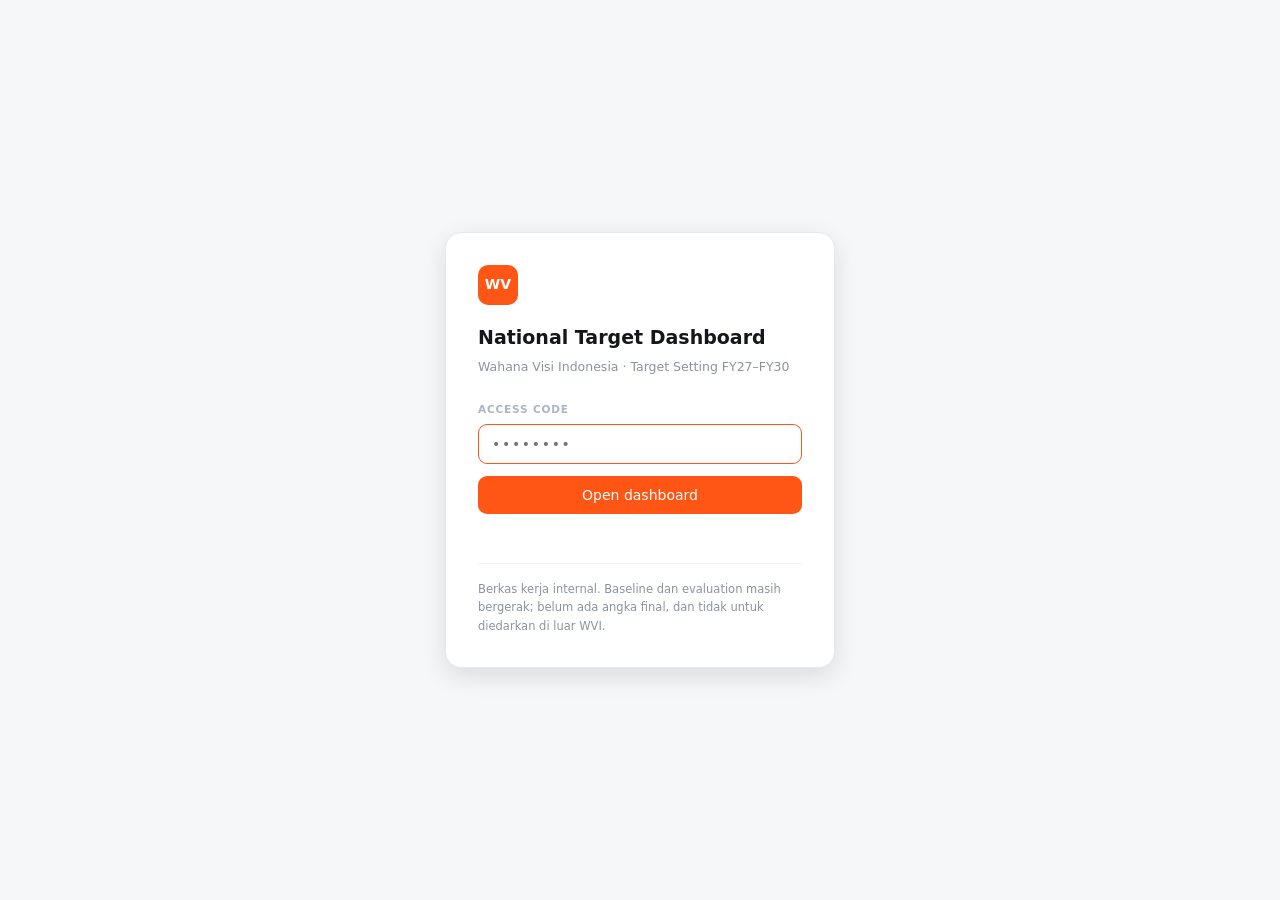
==== commit d9a3a046: "Update index.html" ====
--- a/index.html
+++ b/index.html
@@ -3,70 +3,181 @@
 <head>
 <meta charset="utf-8">
 <meta name="viewport" content="width=device-width, initial-scale=1">
-<title>National Target Dashboard · Wahana Visi Indonesia</title>
-<meta name="description" content="National Target Dashboard — Indonesia National Summary. AIM+ Target Setting FY27–FY30, Wahana Visi Indonesia.">
+<title>AIM+ AP Target Setting — Decision Workbook · FY27–30 · PEARL WVI</title>
+<meta name="description" content="Area Programme target setting decision workbook for the AIM+ cycle FY27–FY30. PEARL, Wahana Visi Indonesia.">
 <meta name="color-scheme" content="light">
-<link rel="stylesheet" href="assets/app.css"
-      onerror="var l=document.createElement('link');l.rel='stylesheet';l.href='app.css';document.head.appendChild(l);">
-<link rel="icon" href="data:image/svg+xml,%3Csvg xmlns='http://www.w3.org/2000/svg' viewBox='0 0 32 32'%3E%3Crect width='32' height='32' rx='7' fill='%23FF5515'/%3E%3Crect x='7' y='19' width='4' height='7' rx='1' fill='white'/%3E%3Crect x='14' y='13' width='4' height='13' rx='1' fill='white'/%3E%3Crect x='21' y='7' width='4' height='19' rx='1' fill='white'/%3E%3C/svg%3E">
+
+<!-- ============================================================
+     LAYOUT: assets/ untuk styling dan engine, data/ untuk data.
+     Versi sebelumnya memakai path flat (href="app.css") sehingga
+     tidak ada satu pun asset yang termuat di GitHub Pages.
+     ============================================================ -->
+<link rel="stylesheet" href="assets/app.css">
+<link rel="stylesheet" href="assets/a11y-patch.css">
+
+<link rel="icon" href="data:image/svg+xml,%3Csvg xmlns='http://www.w3.org/2000/svg' viewBox='0 0 32 32'%3E%3Crect width='32' height='32' fill='%23111222'/%3E%3Crect x='5' y='22' width='5' height='5' fill='%23FF5515'/%3E%3Crect x='13' y='15' width='5' height='12' fill='%23FF5515'/%3E%3Crect x='21' y='7' width='5' height='20' fill='%23155930'/%3E%3C/svg%3E">
 </head>
 <body>
 
-<div id="app"><div style="padding:40px 28px;font:14px/1.6 system-ui;color:#565D6D">Memuat dashboard…</div></div>
+<a class="skiplink" href="#sheets">Lompat ke isi lembar</a>
 
+<!-- ========================= WORKBOOK CHROME ========================= -->
+<div class="chrome noprint" role="banner" aria-label="Kepala workbook">
+  <div class="chrome-in">
+    <div class="filename">
+      <b>WVI_AIMplus_TargetSetting_Decision_Workbook_FY27-30</b><span class="ext">&nbsp;· static site</span>
+    </div>
+
+    <span class="chip" id="dataChip" role="status" aria-live="polite">loading…</span>
+
+    <div class="chrome-sp"></div>
+
+    <span class="lockstate">🔒 Reports read-only · sheets 00 and 06 accept input</span>
+
+    <button class="cbtn" id="btnMaster"  data-tip-pos="below"
+            data-tip="Ubah data, register AP, dan peta outcome">✎ Master setup</button>
+
+    <button class="cbtn" id="btnRefresh" data-tip-pos="below"
+            data-tip="Hitung ulang seluruh kolom turunan, chart, dan kartu">↻ Rebuild</button>
+
+    <button class="cbtn" id="btnImport"  data-tip-pos="below"
+            data-tip="Tempel blok submission dari Excel">⤓ Import submissions</button>
+
+    <button class="cbtn" id="btnExport"  data-tip-pos="below"
+            data-tip="Unduh log keputusan, daftar koreksi, atau tblMaster">⤒ Export</button>
+
+    <button class="cbtn" id="btnPrint"   data-tip-pos="below"
+            data-tip="Cetak lembar yang sedang terbuka, A4 landscape">⎙ Print</button>
+  </div>
+</div>
+
+<!-- ========================= SHEETS ========================= -->
+<!-- Skeleton di bawah ini tampil pada paint pertama, sebelum app.js jalan.
+     boot() menimpanya lewat sheets.innerHTML — tidak ada state yang perlu diurus. -->
+<div class="sheetwrap" id="sheets" tabindex="-1">
+  <div class="skel-wrap" aria-hidden="true">
+    <div class="skel skel-title"></div>
+    <div class="skel skel-sub"></div>
+    <div class="skel-cards">
+      <div class="skel skel-card"></div>
+      <div class="skel skel-card"></div>
+      <div class="skel skel-card"></div>
+      <div class="skel skel-card"></div>
+    </div>
+    <div class="skel skel-row"></div>
+    <div class="skel skel-row"></div>
+    <div class="skel skel-row"></div>
+    <div class="skel skel-row"></div>
+    <div class="skel skel-row"></div>
+    <div class="skel skel-row"></div>
+    <div class="skel skel-row"></div>
+    <div class="skel skel-row"></div>
+    <p class="skel-cap">Memuat tblMaster, register AP, dan log keputusan…</p>
+  </div>
+</div>
+
+<!-- ========================= SHEET TABS ========================= -->
+<div class="tabbar noprint" role="navigation" aria-label="Lembar workbook">
+  <div class="tabbar-in" id="tabbar"></div>
+</div>
+
+<!-- ========================= MODALS ========================= -->
 <div class="scrim" id="scrimImport">
   <div class="modal">
-    <h3>Impor data dari Excel <button data-close>✕</button></h3>
+    <h3 id="scrimImport_title">Import submissions
+      <button data-close aria-label="Tutup dialog impor">✕</button>
+    </h3>
     <div class="body">
-      <p>Di sheet <b>Indicators</b>, pilih seluruh blok data (boleh ikut baris header), copy, lalu tempel di bawah.</p>
-      <p class="dim" style="font-size:12px">Angka boleh berkoma maupun bertitik. Sel kosong tetap kosong.
-         Nilai <b>0</b> pada % Baseline atau % LOP tetap berarti belum ada data.</p>
-      <textarea id="impBox" placeholder="Tempel di sini…" spellcheck="false"></textarea>
-      <div id="impReport"></div>
+      <p>Select the submission block in Excel (<b>without</b> the header row), copy, and paste below.
+      Tab-separated, 16 columns, in this order — the same order as <span class="keyprev">tblMaster</span> §2.1:</p>
+
+      <div class="colspec">Zonal ⇥ AP ⇥ AP_ID ⇥ Outcome ⇥ Code ⇥ Indicator ⇥ Num_Base ⇥ Den_Base ⇥ Pct_Base ⇥ Num_LOP ⇥ Den_LOP ⇥ Pct_LOP ⇥ Delta ⇥ AP_Proposal ⇥ Threshold ⇥ AP_vs_Threshold</div>
+
+      <p class="dim">Proportions may be written as <span class="keyprev">0.235</span> or <span class="keyprev">23.5%</span> — both are read as 23.5%.
+      An empty cell stays empty; it is never read as zero. Text is trimmed and cleaned.
+      An AP that is not yet on the register is added to it automatically with all five outcomes on.</p>
+
+      <label class="srlabel" for="pasteBox">Blok data submission</label>
+      <textarea id="pasteBox" placeholder="Paste here…" spellcheck="false"
+                aria-describedby="pasteMsg"></textarea>
+      <p id="pasteMsg" class="vmsg" role="alert" style="display:none"></p>
     </div>
     <div class="foot">
-      <button class="tbtn" id="impCheck">Periksa</button>
-      <button class="tbtn pri" id="impGo" disabled>Muat data</button>
-      <button class="tbtn" data-close>Batal</button>
+      <button class="gobtn" id="btnDoImport">Load into tblMaster</button>
+      <button class="ghost" data-close>Cancel</button>
+      <span class="appendonly">Import replaces the data and clears the decision log. Export the log first if you need it.</span>
     </div>
   </div>
 </div>
 
-<div class="toast" id="toast"></div>
+<div class="scrim" id="scrimExport">
+  <div class="modal">
+    <h3 id="scrimExport_title">Export
+      <button data-close aria-label="Tutup dialog ekspor">✕</button>
+    </h3>
+    <div class="body">
+      <p>CSV opens directly in Excel. To change what this site <i>publishes</i>, use
+      <b>Master setup → Save &amp; publish</b> instead: those downloads are the data files themselves.</p>
 
-<script>
-(function(){
-  var Q=[["data/config.js","config.js"],["data/indicators.js","indicators.js"],
-         ["data/asumsi.js","asumsi.js"],["data/pemetaan.js","pemetaan.js"],
-         ["assets/app.js","app.js"]];
-  var found=[],failed=[];
-  function one(c,done){var i=0;(function t(){
-    if(i>=c.length){done(false);return;}
-    var s=document.createElement("script");s.src=c[i++];s.async=false;
-    s.onload=function(){found.push(s.src);done(true);};
-    s.onerror=function(){s.parentNode&&s.parentNode.removeChild(s);t();};
-    document.head.appendChild(s);})();}
-  function next(n){ if(n>=Q.length){fin();return;}
-    one(Q[n],function(ok){ if(!ok) failed.push(Q[n][0].replace(/^.*\//,"")); next(n+1); }); }
-  function fin(){
-    if(failed.length) return rep();
-    if(typeof boot!=="function") return rep("app.js termuat tapi tidak mendefinisikan boot()");
-    if(document.readyState==="loading") return;
-    try{ boot(); }catch(e){ rep(e.message); }
-  }
-  function rep(x){
-    document.getElementById("app").innerHTML=
-      '<div style="padding:40px 28px;max-width:660px;font:14px/1.7 system-ui;color:#565D6D">'+
-      '<h2 style="font-size:18px;color:#14161A;margin:0 0 12px">Ada berkas yang tidak ditemukan</h2>'+
-      '<p>Dicari di <code>data/</code> dan <code>assets/</code> lebih dulu, lalu di root. '+
-      'Yang tidak ada di keduanya:</p><ul>'+failed.map(function(f){
-        return '<li style="color:#C62828;font-weight:500">'+f+'</li>';}).join('')+'</ul>'+
-      (found.length?'<p>Berhasil dimuat:</p><ul>'+found.map(function(f){
-        return '<li><code>'+f+'</code></li>';}).join('')+'</ul>':'')+
-      (x?'<p style="color:#C62828">'+x+'</p>':'')+'</div>';
-  }
-  next(0);
-})();
-</script>
+      <div class="fgrid">
+        <div class="fg"><button class="ghost" id="expDec" style="width:100%"
+              aria-describedby="hlpDec">Decision log (CSV)</button>
+          <div class="hlp" id="hlpDec">All revisions, in append order</div></div>
+
+        <div class="fg"><button class="ghost" id="expCorr" style="width:100%"
+              aria-describedby="hlpCorr">Correction list (CSV)</button>
+          <div class="hlp" id="hlpCorr">Every flagged row, for the APs to fix</div></div>
+
+        <div class="fg"><button class="ghost" id="expMaster" style="width:100%"
+              aria-describedby="hlpMaster">tblMaster (CSV)</button>
+          <div class="hlp" id="hlpMaster">All 40 columns, derived fields included</div></div>
+
+        <div class="fg"><button class="ghost" id="expJson" style="width:100%"
+              aria-describedby="hlpJson">Workbook state (JSON)</button>
+          <div class="hlp" id="hlpJson">Data plus decisions, one file</div></div>
+      </div>
+    </div>
+    <div class="foot"><button class="ghost" data-close>Close</button>
+      <span class="appendonly">Files download to your machine. Nothing is sent anywhere.</span></div>
+  </div>
+</div>
+
+<div class="scrim" id="scrimLocked">
+  <div class="modal" style="max-width:520px">
+    <h3 id="scrimLocked_title">Sheet is hidden
+      <button data-close aria-label="Tutup pemberitahuan">✕</button>
+    </h3>
+    <div class="body">
+      <p><span id="lockedName" class="keyprev"></span> is a data sheet, hidden in the Excel build and held in
+      the data files next to this page.</p>
+      <p class="dim">Everything on it is already rendered on sheets 01–08. To change it, use
+      <b>00_MASTER</b> — that is the same content with guard rails, and it can write the file back out for you.</p>
+    </div>
+    <div class="foot">
+      <button class="ghost" data-close>Understood</button>
+      <button class="gobtn" onclick="document.getElementById('scrimLocked').classList.remove('on');go('00_MASTER')">Open Master setup</button>
+    </div>
+  </div>
+</div>
+
+<div class="toast" id="toast" role="status" aria-live="polite"></div>
+
+<!-- ========================= DATA (harus dimuat sebelum app.js) =========================
+     Tujuh file, sesuai isi folder data/. Semuanya hanya menetapkan window.WVI_*,
+     jadi urutan antar-file tidak kritis — kecuali app.js membaca config saat parse.
+     config.js diletakkan pertama untuk berjaga-jaga.
+     ====================================================================================== -->
+<script src="data/config.js"></script>
+<script src="data/ap-register.js"></script>
+<script src="data/indicators.js"></script>
+<script src="data/pemetaan.js"></script>
+<script src="data/asumsi.js"></script>
+<script src="data/master.js"></script>
+<script src="data/decisions.js"></script>
+
+<!-- ========================= APP ========================= -->
+<script src="assets/app.js"></script>
+<script src="assets/a11y-patch.js"></script>
+
 </body>
 </html>
--- a/assets/app.css
+++ b/assets/app.css
@@ -0,0 +1,858 @@
+/* ============================================================
+   TOKENS — every value taken from the build specification.
+   §1.2 status vocabulary · §3.1 grid · §7 CF standards
+   ============================================================ */
+:root{
+  --orange:#FF5515;   --midnight:#111222;  --green:#155930;
+  --red:#B10831;      --grey:#3F3D4C;      --teal:#0C7993;
+  --amber:#6B4E00;    --burnt:#A33000;
+
+  --f-ready:#E8F1EC;  --f-review:#FFF4CE;  --f-monitor:#FFE9E0;
+  --f-critical:#FDE7EB; --f-reference:#F3F2F0;
+  --band:#FAFAF9;     --rule:#D8D6D1;      --paper:#FFFFFF;
+  --chrome:#F7F6F4;
+
+  --font:"Inter","Inter var",-apple-system,BlinkMacSystemFont,"Segoe UI",Roboto,Calibri,sans-serif;
+  --mono:"SF Mono",ui-monospace,"Cascadia Mono","Consolas",monospace;
+
+  --gutter:22px;      /* column A width 2.50 */
+  --maxw:1560px;
+}
+
+*{box-sizing:border-box}
+html,body{margin:0;padding:0}
+body{
+  font-family:var(--font);
+  font-size:13px;            /* Inter 10pt base */
+  line-height:1.45;
+  color:var(--grey);
+  background:var(--chrome);
+  -webkit-font-smoothing:antialiased;
+  font-variant-numeric:tabular-nums;
+}
+button,input,select,textarea{font-family:inherit;font-size:inherit;color:inherit}
+a{color:var(--teal);text-decoration:none}
+a:hover{text-decoration:underline}
+:focus-visible{outline:2px solid var(--orange);outline-offset:2px}
+.num{font-variant-numeric:tabular-nums}
+.dim{color:#7C7A86}
+.nowrap{white-space:nowrap}
+
+/* ============================================================
+   HEADER — World Vision lockup. The logo file is dropped in by
+   WVI; if it is absent the type lockup stands on its own.
+   ============================================================ */
+.wvhead{
+  position:sticky;top:0;z-index:60;background:var(--paper);
+  border-bottom:1px solid var(--rule);box-shadow:0 1px 0 rgba(17,18,34,.05);
+}
+.wvhead-in{
+  max-width:var(--maxw);margin:0 auto;padding:9px var(--gutter);
+  min-height:58px;display:flex;align-items:center;gap:16px;flex-wrap:wrap;
+}
+.brand{display:flex;align-items:center;gap:13px;min-width:0}
+.brand .logo{height:34px;width:auto;display:block}
+.brand .lock{border-left:3px solid var(--orange);padding-left:12px;min-width:0}
+.brand .org{
+  display:block;font-size:13px;font-weight:700;letter-spacing:.05em;
+  text-transform:uppercase;color:var(--midnight);line-height:1.2;
+}
+.brand .sub{display:block;font-size:10.5px;color:#7C7A86;margin-top:2px}
+.wvhead-sp{flex:1}
+.tools{display:flex;gap:7px;flex-wrap:wrap}
+.cbtn{
+  background:var(--paper);border:1px solid var(--rule);color:var(--grey);
+  padding:6px 11px;font-size:11px;border-radius:2px;cursor:pointer;
+  display:inline-flex;align-items:center;gap:6px;white-space:nowrap;
+}
+.cbtn:hover{border-color:var(--orange);color:var(--orange);background:#FFF8F3}
+.chip{
+  font-size:9px;font-weight:700;letter-spacing:.09em;text-transform:uppercase;
+  padding:3px 8px;border-radius:2px;white-space:nowrap;
+  background:var(--f-reference);color:var(--grey);border:1px solid var(--rule);
+}
+.chip.local{background:var(--f-review);color:var(--amber);border-color:#E8D89A}
+
+/* ============================================================
+   PAGE FRAME — §3. Identical on all nine visible sheets.
+   ============================================================ */
+.sheetwrap{max-width:var(--maxw);margin:0 auto;padding:0 var(--gutter) 96px}
+.sheet{display:none;background:var(--paper);border:1px solid var(--rule);border-top:none}
+.sheet.on{display:block}
+.pad{padding:0 26px}
+
+.hdr{padding:14px 26px 0}
+.hdr-top{display:flex;align-items:flex-end;gap:18px}
+.homelink{
+  font-size:12px;color:var(--grey);font-weight:500;white-space:nowrap;
+  padding-bottom:3px;
+}
+.homelink:hover{color:var(--orange);text-decoration:none}
+.title{
+  font-size:26px;line-height:1.05;font-weight:700;color:var(--midnight);
+  letter-spacing:-.015em;margin:0;flex:1;
+}
+.hdr-right{text-align:right;white-space:nowrap}
+.cycle{font-size:12px;color:var(--grey)}
+.stagebar{font-size:11px;font-weight:700;color:var(--orange);margin-top:2px}
+.crumb{font-size:11px;color:var(--grey);margin-top:6px;padding-bottom:10px}
+.crumb .sep{color:#B9B6BE;padding:0 5px}
+.crumb b{font-weight:600;color:var(--midnight)}
+.rule4{border-bottom:2.5px solid var(--orange);margin:0 26px}
+.writeflag{
+  font-size:10px;font-weight:700;letter-spacing:.08em;color:var(--green);
+  background:var(--f-ready);border:1px solid #BFD9C9;padding:3px 8px;border-radius:2px;
+}
+
+.ftr{margin-top:34px;border-top:1px solid var(--rule);padding:10px 26px 20px;
+  display:flex;gap:18px;align-items:baseline;flex-wrap:wrap}
+.ftr-l{font-size:10.5px;color:#8A8894;flex:1;min-width:240px}
+.ftr-r{font-size:10.5px}
+.ftr-r span{color:#8A8894;margin-right:6px}
+.ftr-r a{margin-right:12px}
+
+/* section labels */
+.slabel{
+  font-size:11px;font-weight:700;letter-spacing:.1em;text-transform:uppercase;
+  color:var(--midnight);margin:26px 0 10px;display:flex;align-items:baseline;gap:10px;
+}
+.slabel .hint{font-size:10px;font-weight:400;letter-spacing:0;text-transform:none;color:#8A8894}
+.slabel:first-of-type{margin-top:20px}
+
+/* ============================================================
+   KPI CARD — §3.5
+   ============================================================ */
+.cards{display:grid;gap:10px;grid-template-columns:repeat(auto-fit,minmax(128px,1fr))}
+.card{
+  background:var(--paper);border:1px solid var(--rule);
+  border-left:4px solid var(--grey);
+  padding:9px 11px 10px;min-height:86px;
+  display:flex;flex-direction:column;justify-content:space-between;
+}
+.card .lab{
+  font-size:9px;font-weight:700;letter-spacing:.1em;text-transform:uppercase;
+  color:var(--grey);line-height:1.25;
+}
+.card .val{font-size:29px;font-weight:700;line-height:1;color:var(--midnight);letter-spacing:-.02em;margin:4px 0 1px}
+.card .sub{font-size:9.5px;color:#8A8894}
+.card.ready{border-left-color:var(--green)}    .card.ready .val{color:var(--green)}
+.card.review{border-left-color:var(--amber)}   .card.review .val{color:var(--amber)}
+.card.monitor{border-left-color:var(--burnt)}  .card.monitor .val{color:var(--burnt)}
+.card.critical{border-left-color:var(--red)}   .card.critical .val{color:var(--red)}
+.card.neutral{border-left-color:var(--grey)}
+.card.accent{border-left-color:var(--orange)}  .card.accent .val{color:var(--orange)}
+.card.teal{border-left-color:var(--teal)}      .card.teal .val{color:var(--teal)}
+
+/* ============================================================
+   STATUS — kosakata Indonesia (§3). Warna + ikon, aman cetak BW.
+   ============================================================ */
+.pill{
+  display:inline-flex;align-items:center;gap:5px;
+  font-size:10px;font-weight:700;letter-spacing:.02em;
+  padding:2px 7px 2px 6px;border-radius:2px;white-space:nowrap;border:1px solid transparent;
+}
+.pill .ic{font-size:9px;line-height:1}
+.s-baik  {background:#E8F1EC;color:#155930;border-color:#C4DBCE}
+.s-tinjau{background:#FFF4CE;color:#6B4E00;border-color:#E8D89A}
+.s-hati  {background:#FDE7EB;color:#B10831;border-color:#EFC2CD}
+.s-belum {background:#F3F2F0;color:#3F3D4C;border-color:var(--rule)}
+
+.ichip{
+  display:inline-flex;align-items:center;gap:4px;font-size:9.5px;font-weight:700;
+  letter-spacing:.05em;padding:2px 7px;border-radius:2px;margin-right:6px;white-space:nowrap;
+}
+.ichip.ok{background:#E8F1EC;color:#155930;border:1px solid #C4DBCE}
+.ichip.no{background:#FDE7EB;color:#B10831;border:1px solid #EFC2CD}
+
+.cfgflag{
+  font-size:9.5px;font-weight:700;letter-spacing:.05em;color:var(--grey);
+  background:var(--f-reference);border:1px solid var(--rule);padding:4px 9px;border-radius:2px;
+}
+.legendrow{
+  display:flex;flex-wrap:wrap;gap:8px;align-items:center;margin-top:14px;
+  border:1px solid var(--rule);background:#FCFBFA;padding:8px 12px;font-size:10.5px;
+}
+.legendrow .lbl{font-size:9px;font-weight:700;letter-spacing:.1em;text-transform:uppercase;color:var(--grey);margin-right:4px}
+.legendrow .ldesc{color:#8A8894;margin-right:12px}
+.warnbox{
+  border:1px solid #EFC2CD;border-left:4px solid var(--red);background:var(--f-critical);
+  padding:11px 14px;font-size:11.5px;color:#7E0A23;line-height:1.55;
+}
+.chartnote{margin:8px 0 0;font-size:10px;font-style:italic;color:var(--amber);line-height:1.5}
+.morebar{margin-top:10px;text-align:center}
+
+/* ============================================================
+   TABLES — gridlines off, thin rules, CF-driven fills
+   ============================================================ */
+table.gt{border-collapse:collapse;width:100%;font-size:11.5px}
+table.gt thead th{
+  font-size:9px;font-weight:700;letter-spacing:.08em;text-transform:uppercase;
+  color:var(--grey);text-align:left;padding:6px 8px;
+  border-bottom:1.5px solid var(--grey);vertical-align:bottom;white-space:nowrap;
+}
+table.gt tbody td{padding:5px 8px;border-bottom:1px solid #EDEBE6;vertical-align:middle}
+table.gt tbody tr:nth-child(even) td{background:var(--band)}
+table.gt tbody tr.hl td{background:#FFF8F3}
+table.gt tbody tr.blankrow td{background:transparent;border-bottom-color:transparent;height:22px}
+table.gt tfoot td{
+  padding:6px 8px;font-weight:700;color:var(--midnight);
+  background:var(--f-reference);border-top:1.5px solid var(--grey);
+}
+td.r,th.r{text-align:right}
+td.c,th.c{text-align:center}
+td.miss{background:var(--f-critical)!important;color:var(--red);text-align:right}
+td.crit{color:var(--red);font-weight:700}
+td.zero{color:var(--red)}
+td.code{font-family:var(--mono);font-size:10.5px;letter-spacing:-.02em;white-space:nowrap}
+tr.apmark td:first-child{box-shadow:inset 3px 0 0 var(--orange)}
+.tscroll{overflow-x:auto;border:1px solid var(--rule)}
+.tscroll table.gt{min-width:100%}
+.tcap{font-size:10px;color:#8A8894;margin:6px 0 0}
+
+/* data bar (§7 · CF data bars, solid FF5515, no border) */
+.bar{position:relative;height:13px;background:#F1EFEC;min-width:56px}
+.bar > i{position:absolute;left:0;top:0;bottom:0;background:var(--orange);display:block}
+.bar > span{position:absolute;right:4px;top:-1px;font-size:10px;font-weight:600;color:var(--midnight)}
+.bar.red > i{background:var(--red)}
+
+/* ============================================================
+   FILTER BAND — Report Filter cells + slicers (§6.3 §6.5 §6.6)
+   ============================================================ */
+.fband{
+  border:1px solid var(--rule);background:var(--band);
+  padding:11px 13px;margin-top:16px;
+}
+.frow{display:flex;flex-wrap:wrap;gap:16px;align-items:flex-end}
+.fcell{display:flex;flex-direction:column;gap:4px}
+.fcell > label{font-size:9px;font-weight:700;letter-spacing:.09em;text-transform:uppercase;color:var(--grey)}
+.fcell select{
+  border:1px solid #A9A6B0;background:var(--paper);padding:5px 8px;border-radius:2px;
+  font-size:12px;min-width:150px;
+}
+.fcell select:focus{border-color:var(--orange)}
+.fnote{font-size:10px;color:#8A8894;margin-top:9px;padding-top:8px;border-top:1px dashed var(--rule)}
+
+/* band filter — satu baris per dimensi, ringkas dan bisa dilipat */
+.fb{border:1px solid var(--rule);background:var(--paper);margin-top:16px}
+.fb-head{
+  display:flex;align-items:center;gap:12px;padding:7px 12px;background:var(--band);
+  border-bottom:1px solid var(--rule);flex-wrap:wrap;
+}
+.fb.closed .fb-head{border-bottom:none}
+.fb-title{font-size:9px;font-weight:700;letter-spacing:.11em;text-transform:uppercase;color:var(--grey)}
+.fb-sum{font-size:11px;color:var(--midnight);font-weight:600;min-width:0;
+  overflow:hidden;text-overflow:ellipsis;white-space:nowrap;max-width:60%}
+.fb-sp{flex:1}
+.fb-btn{
+  border:1px solid var(--rule);background:var(--paper);color:var(--grey);
+  font-size:10.5px;padding:4px 10px;border-radius:2px;cursor:pointer;white-space:nowrap;
+}
+.fb-btn:hover{border-color:var(--orange);color:var(--orange)}
+.fb-row{display:grid;grid-template-columns:104px 1fr;gap:10px;align-items:start;
+  padding:6px 12px;border-bottom:1px solid #F4F2EF}
+.fb-row:last-of-type{border-bottom:none}
+.fb-lab{
+  font-size:9px;font-weight:700;letter-spacing:.09em;text-transform:uppercase;color:var(--grey);
+  padding-top:5px;display:flex;align-items:center;gap:5px;
+}
+.fb-x{border:none;background:none;cursor:pointer;color:#B9B6BE;font-size:14px;line-height:1;padding:0}
+.fb-x:hover{color:var(--red)}
+.fb-chips{display:flex;flex-wrap:wrap;gap:4px;align-items:center}
+.chipf{
+  border:1px solid #DCD9E0;background:var(--paper);color:var(--grey);
+  font-size:10.5px;padding:3px 8px;border-radius:11px;cursor:pointer;white-space:nowrap;
+  display:inline-flex;align-items:center;gap:5px;
+}
+.chipf .n{font-size:9px;color:#A9A6B0;font-variant-numeric:tabular-nums}
+.chipf:hover{border-color:var(--orange);color:var(--orange)}
+.chipf.sel{background:var(--midnight);border-color:var(--midnight);color:#fff;font-weight:600}
+.chipf.sel .n{color:#9C99A6}
+.chipf.nodata{color:#C2BFC8;background:#FAFAF9}
+.fb-hint{font-size:9.5px;color:#A9A6B0;font-style:italic;margin-left:4px}
+.fb-note{padding:7px 12px;border-top:1px dashed var(--rule);font-size:10.5px;color:var(--grey);background:#FCFBFA}
+
+/* ============================================================
+   CHARTS — inline SVG only, no libraries
+   ============================================================ */
+.chartbox{border:1px solid var(--rule);padding:12px 14px 8px;background:var(--paper)}
+.chartbox svg{display:block;width:100%;height:auto;overflow:visible}
+.legend{display:flex;gap:14px;flex-wrap:wrap;margin-top:10px;padding-top:9px;border-top:1px solid #EDEBE6}
+.legend div{display:flex;align-items:center;gap:6px;font-size:10px;color:var(--grey)}
+.legend i{width:10px;height:10px;display:block;border:1px solid rgba(0,0,0,.18)}
+.grid2{display:grid;grid-template-columns:1fr 1fr;gap:18px}
+.grid2u{display:grid;grid-template-columns:1.15fr .85fr;gap:18px}
+@media (max-width:1080px){.grid2,.grid2u{grid-template-columns:1fr}}
+
+/* ============================================================
+   INSIGHT SENTENCES (§6.2 ·12)
+   ============================================================ */
+.insights{border:1px solid var(--rule);border-left:4px solid var(--midnight);background:#FCFBFA;padding:12px 15px}
+.insights p{margin:0 0 7px;font-size:12px;color:var(--grey);display:flex;gap:9px;line-height:1.5}
+.insights p:last-child{margin:0}
+.insights .mk{color:var(--orange);font-weight:700}
+.insights b{color:var(--midnight);font-weight:600}
+.insights .bad{color:var(--red);font-weight:600}
+
+/* ============================================================
+   DETAIL PANELS — 05_INDICATOR
+   ============================================================ */
+.panel{border:1px solid var(--rule);background:var(--paper)}
+.panel > h4{
+  margin:0;font-size:10px;font-weight:700;letter-spacing:.1em;text-transform:uppercase;
+  padding:7px 12px;background:var(--f-reference);border-bottom:1px solid var(--rule);color:var(--midnight);
+}
+.kv{display:grid;grid-template-columns:1fr auto;gap:0}
+.kv > div{padding:5px 12px;border-bottom:1px solid #F1EFEC;font-size:11.5px}
+.kv > div:nth-child(4n+1),.kv > div:nth-child(4n+2){background:#FCFBFA}
+.kv .k{color:var(--grey)}
+.kv .v{text-align:right;font-weight:600;color:var(--midnight)}
+.kv .v.em{font-size:13px}
+.kv .v.na{color:var(--red);background:var(--f-critical)}
+.notes{border:1px solid var(--rule);padding:12px 14px;background:#FCFBFA;font-size:11.5px}
+.notes dt{font-size:9px;font-weight:700;letter-spacing:.09em;text-transform:uppercase;color:var(--grey);margin-top:10px}
+.notes dt:first-child{margin-top:0}
+.notes dd{margin:3px 0 0;color:var(--midnight);line-height:1.5}
+.notes dd.unset{color:var(--red);font-style:italic}
+.checks{display:flex;flex-wrap:wrap;gap:8px}
+.chk{display:flex;align-items:center;gap:6px;font-size:10.5px;border:1px solid var(--rule);padding:4px 9px;background:var(--paper)}
+.chk .ic{font-size:11px;line-height:1}
+.chk.ok{color:var(--green);border-color:#C4DBCE;background:var(--f-ready)}
+.chk.no{color:var(--red);border-color:#EFC2CD;background:var(--f-critical);font-weight:600}
+.guard{border:1px solid #E8D89A;background:var(--f-review);color:var(--amber);padding:12px 14px;font-size:12px;font-style:italic}
+
+/* ============================================================
+   06_DECISIONS — the only writable surface
+   ============================================================ */
+.form{border:1px solid var(--rule);border-top:3px solid var(--green);background:#FCFDFC;padding:14px 16px 16px}
+.fgrid{display:grid;grid-template-columns:repeat(auto-fit,minmax(168px,1fr));gap:11px}
+.fg label{display:block;font-size:9px;font-weight:700;letter-spacing:.09em;text-transform:uppercase;color:var(--grey);margin-bottom:3px}
+.fg label .req{color:var(--red)}
+.fg select,.fg input,.fg textarea{
+  width:100%;border:1px solid #A9A6B0;background:var(--paper);
+  padding:6px 8px;border-radius:2px;font-size:12px;
+}
+.fg select:disabled{background:#F1EFEC;color:#A9A6B0;cursor:not-allowed}
+.fg select:focus,.fg input:focus,.fg textarea:focus{border-color:var(--green);outline:none;box-shadow:0 0 0 2px rgba(21,89,48,.12)}
+.fg.bad select,.fg.bad input,.fg.bad textarea{border-color:var(--red);background:var(--f-critical)}
+.fg .hlp{font-size:9.5px;color:#8A8894;margin-top:3px}
+.fg.wide{grid-column:1/-1}
+.formfoot{display:flex;align-items:center;gap:12px;margin-top:14px;flex-wrap:wrap}
+.gobtn{
+  background:var(--green);color:#fff;border:1px solid var(--green);font-weight:700;
+  padding:8px 18px;border-radius:2px;cursor:pointer;font-size:12px;letter-spacing:.02em;
+}
+.gobtn:hover{background:#0F4525}
+.gobtn:disabled{background:#BEBBC4;border-color:#BEBBC4;cursor:not-allowed}
+.ghost{background:var(--paper);border:1px solid #A9A6B0;padding:7px 14px;border-radius:2px;cursor:pointer;font-size:11.5px}
+.ghost:hover{border-color:var(--orange);color:var(--orange)}
+.keyprev{font-family:var(--mono);font-size:10.5px;color:var(--grey);background:var(--f-reference);
+  border:1px solid var(--rule);padding:4px 8px;border-radius:2px}
+.vmsg{font-size:11px;font-weight:600;color:var(--red);display:flex;align-items:center;gap:6px}
+.appendonly{font-size:10px;color:#8A8894;border-left:2px solid var(--rule);padding-left:9px}
+
+/* ============================================================
+   07 / 08 bits
+   ============================================================ */
+.health{
+  display:flex;flex-wrap:wrap;align-items:center;gap:20px;
+  border:1px solid var(--rule);padding:11px 14px;margin-top:16px;background:#FCFBFA;
+}
+.health .gate{font-size:14px;font-weight:700;letter-spacing:.04em;padding:5px 12px;border-radius:2px}
+.health .gate.ok{background:var(--f-ready);color:var(--green);border:1px solid #C4DBCE}
+.health .gate.no{background:var(--f-critical);color:var(--red);border:1px solid #EFC2CD}
+.health .m{font-size:11px;color:var(--grey)}
+.health .m b{display:block;font-size:17px;font-weight:700;color:var(--midnight);line-height:1.1}
+.legendbox{border:1px solid var(--rule)}
+.legendbox .lrow{display:grid;grid-template-columns:auto 150px 1fr;gap:12px;align-items:center;
+  padding:8px 13px;border-bottom:1px solid #EDEBE6;font-size:11.5px}
+.legendbox .lrow:last-child{border-bottom:none}
+.legendbox .lrow .nm{font-weight:700;font-size:11px;letter-spacing:.05em}
+.stagerow{display:grid;grid-template-columns:34px 1fr;gap:12px;padding:8px 13px;border-bottom:1px solid #EDEBE6;font-size:11.5px}
+.stagerow:last-child{border-bottom:none}
+.stagerow .n{
+  width:26px;height:26px;border-radius:50%;display:grid;place-items:center;
+  font-size:11px;font-weight:700;background:var(--f-reference);color:var(--grey);border:1px solid var(--rule);
+}
+.stagerow.done .n{background:var(--f-ready);color:var(--green);border-color:#C4DBCE}
+.stagerow.here .n{background:var(--orange);color:#fff;border-color:var(--orange)}
+.stagerow b{color:var(--midnight);font-weight:600}
+.faq{border:1px solid var(--rule);padding:11px 13px;background:#FCFBFA}
+.faq .q{font-size:11.5px;font-weight:600;color:var(--midnight)}
+.faq .qen{font-size:10.5px;font-style:italic;color:#8A8894;margin-top:1px}
+.faq .a{font-size:11.5px;margin-top:6px;color:var(--grey);line-height:1.5}
+.faq .a.todo{color:var(--amber);background:var(--f-review);border:1px dashed #E8D89A;padding:5px 8px;font-style:italic}
+.faqgrid{display:grid;grid-template-columns:1fr 1fr;gap:12px}
+@media (max-width:1080px){.faqgrid{grid-template-columns:1fr}}
+.jump{display:flex;flex-wrap:wrap;gap:6px;margin-top:16px;padding:10px 12px;border:1px solid var(--rule);background:var(--band)}
+.jump span{font-size:9px;font-weight:700;letter-spacing:.09em;text-transform:uppercase;color:var(--grey);align-self:center;margin-right:4px}
+.jump a{font-size:11px;border:1px solid var(--rule);background:var(--paper);padding:4px 9px;border-radius:2px}
+.jump a:hover{border-color:var(--orange);text-decoration:none}
+
+/* ============================================================
+   HOME
+   ============================================================ */
+.progwrap{border:1px solid var(--rule);padding:13px 15px;margin-top:14px;background:#FCFBFA}
+.progwrap .top{display:flex;justify-content:space-between;align-items:baseline;gap:12px;margin-bottom:8px}
+.progwrap .lab{font-size:9px;font-weight:700;letter-spacing:.1em;text-transform:uppercase;color:var(--grey)}
+.progwrap .pct{font-size:20px;font-weight:700;color:var(--orange);line-height:1}
+.track{height:19px;background:#F1EFEC;position:relative;border:1px solid var(--rule)}
+.track > i{position:absolute;left:0;top:0;bottom:0;background:var(--orange)}
+.track > .tgt{position:absolute;top:-4px;bottom:-4px;width:2px;background:var(--midnight)}
+.track > .tgtlab{position:absolute;top:23px;font-size:9px;color:var(--midnight);transform:translateX(-50%);white-space:nowrap}
+.gates{display:flex;gap:22px;flex-wrap:wrap;margin-top:24px;font-size:11px}
+.gates b{color:var(--midnight)}
+.navlist{border:1px solid var(--rule)}
+.navlist a.nv{
+  display:grid;grid-template-columns:34px 1fr auto;gap:10px;align-items:center;
+  padding:9px 13px;border-bottom:1px solid #EDEBE6;color:var(--grey);
+}
+.navlist a.nv:last-child{border-bottom:none}
+.navlist a.nv:hover{background:#FFF8F3;text-decoration:none}
+.navlist .no{font-family:var(--mono);font-size:11px;color:#A9A6B0}
+.navlist .nm{font-size:12.5px;font-weight:600;color:var(--midnight)}
+.navlist .ro{font-size:10px;color:#8A8894;text-align:right}
+.navlist a.nv:hover .nm{color:var(--orange)}
+.navlist .wr{font-size:8.5px;font-weight:700;letter-spacing:.08em;color:var(--green);
+  background:var(--f-ready);border:1px solid #C4DBCE;padding:1px 5px;border-radius:2px;margin-left:7px}
+
+/* ============================================================
+   SHEET TABS — §1.1 tab colours, workbook metaphor
+   ============================================================ */
+.tabbar{
+  position:fixed;left:0;right:0;bottom:0;z-index:70;
+  background:#EFEDE9;border-top:1px solid #C7C4CC;
+  box-shadow:0 -2px 10px rgba(17,18,34,.09);
+}
+.tabbar-in{max-width:var(--maxw);margin:0 auto;padding:0 var(--gutter);
+  display:flex;align-items:stretch;gap:0;overflow-x:auto;height:38px}
+.tab{
+  border:none;background:transparent;cursor:pointer;white-space:nowrap;
+  padding:0 13px;font-size:11.5px;color:var(--grey);
+  border-right:1px solid #DAD7DE;border-bottom:3px solid transparent;
+  display:flex;align-items:center;gap:7px;
+}
+.tab:hover{background:#E4E1DD}
+.tab .dot{width:7px;height:7px;border-radius:1px;background:var(--grey);flex:none}
+.tab.on{background:var(--paper);color:var(--midnight);font-weight:700}
+.tab.on .dot{box-shadow:0 0 0 2px rgba(0,0,0,.06)}
+.tab.locked{color:#A9A6B0;cursor:not-allowed}
+.tab .bdg{
+  font-size:9px;font-weight:700;background:var(--red);color:#fff;
+  border-radius:8px;padding:1px 5px;min-width:16px;text-align:center;
+}
+.tab .bdg.g{background:var(--green)}
+
+/* ============================================================
+   MODALS — import / export / hidden-sheet notice
+   ============================================================ */
+.scrim{position:fixed;inset:0;background:rgba(17,18,34,.55);z-index:100;display:none;
+  align-items:flex-start;justify-content:center;padding:60px 20px;overflow-y:auto}
+.scrim.on{display:flex}
+.modal{background:var(--paper);border:1px solid var(--rule);max-width:760px;width:100%;
+  box-shadow:0 18px 50px rgba(17,18,34,.3)}
+.modal h3{margin:0;font-size:15px;font-weight:700;color:var(--midnight);
+  padding:14px 18px;border-bottom:2px solid var(--orange);display:flex;justify-content:space-between;gap:12px}
+.modal h3 button{border:none;background:none;font-size:18px;line-height:1;cursor:pointer;color:#8A8894}
+.modal .body{padding:16px 18px}
+.modal p{margin:0 0 10px;font-size:12px}
+.modal textarea{width:100%;height:190px;border:1px solid #A9A6B0;padding:9px;
+  font-family:var(--mono);font-size:10.5px;border-radius:2px;resize:vertical}
+.modal .foot{padding:12px 18px;border-top:1px solid var(--rule);background:var(--band);
+  display:flex;gap:10px;align-items:center;flex-wrap:wrap}
+.colspec{font-family:var(--mono);font-size:10px;background:var(--f-reference);
+  border:1px solid var(--rule);padding:9px;overflow-x:auto;white-space:pre;margin:0 0 12px}
+
+/* toast — the closing-loop confirmation (§10.4 ·3) */
+.toast{
+  position:fixed;bottom:52px;left:50%;transform:translateX(-50%) translateY(14px);
+  background:var(--midnight);color:#fff;padding:11px 18px;font-size:12px;z-index:90;
+  border-left:4px solid var(--green);box-shadow:0 10px 30px rgba(17,18,34,.35);
+  opacity:0;pointer-events:none;transition:opacity .18s,transform .18s;max-width:620px;
+}
+.toast.on{opacity:1;transform:translateX(-50%) translateY(0)}
+.toast b{color:#8FE0AE}
+@media (prefers-reduced-motion:reduce){.toast{transition:none}}
+
+
+/* ============================================================
+   00_MASTER — editing surfaces
+   ============================================================ */
+.notice{
+  border:1px solid var(--rule);border-left:4px solid var(--teal);background:#F7FBFC;
+  padding:11px 14px;font-size:11.5px;color:var(--grey);margin-top:16px;line-height:1.55;
+}
+.notice b{color:var(--midnight)}
+table.gt.ed tbody td{padding:3px 6px}
+table.gt.ed tbody tr:nth-child(even) td{background:#FCFBFA}
+input.cell,select.cell{
+  border:1px solid #DCD9E0;background:var(--paper);padding:3px 5px;border-radius:2px;
+  font-size:11px;max-width:100%;
+}
+input.cell:hover,select.cell:hover{border-color:#A9A6B0}
+input.cell:focus,select.cell:focus{border-color:var(--teal);outline:none;box-shadow:0 0 0 2px rgba(12,121,147,.14)}
+input.cell.r{text-align:right}
+input.cell::placeholder{color:#C2BFC8;font-style:italic}
+table.gt.ed tbody tr.oos td{background:var(--f-reference)}
+table.gt.ed tbody tr.oos input.cell,table.gt.ed tbody tr.oos select.cell{opacity:.62}
+
+button.oc{
+  border:1px solid var(--rule);background:var(--paper);cursor:pointer;border-radius:2px;
+  padding:2px 6px;font-size:11px;line-height:1.3;min-width:44px;
+  display:inline-flex;align-items:center;gap:4px;justify-content:center;color:#A9A6B0;
+}
+button.oc span{font-size:9px;font-weight:700}
+button.oc.on{background:var(--f-ready);border-color:#9EC6AE;color:var(--green);font-weight:700}
+button.oc.off{background:var(--f-reference);border-color:var(--rule);color:#A9A6B0;text-decoration:line-through}
+button.oc:hover{border-color:var(--orange);color:var(--orange);text-decoration:none}
+button.ocall{
+  border:1px dashed #BEBBC4;background:transparent;cursor:pointer;color:var(--grey);
+  font-size:9px;font-weight:700;letter-spacing:.08em;padding:3px 6px;border-radius:2px;
+}
+button.ocall:hover{border-color:var(--orange);color:var(--orange);border-style:solid}
+button.ocall.all{border-style:solid;border-color:#9EC6AE;color:var(--green);background:var(--f-ready)}
+button.ocall.mix{border-style:solid;border-color:#E8D89A;color:var(--amber);background:var(--f-review)}
+button.ocall.none{color:#A9A6B0}
+button.tiny{
+  border:1px solid var(--rule);background:var(--paper);cursor:pointer;border-radius:2px;
+  font-size:10px;padding:2px 7px;color:var(--grey);
+}
+button.tiny:hover{border-color:var(--red);color:var(--red)}
+button.tiny.warn:hover{background:var(--f-critical)}
+.ghost.warn:hover{border-color:var(--red);color:var(--red);background:var(--f-critical)}
+.addbar{
+  display:flex;flex-wrap:wrap;gap:8px;align-items:center;
+  border:1px dashed var(--rule);border-top:none;background:var(--band);padding:9px 12px;font-size:11px;
+}
+.addbar > span:first-child{font-size:9px;font-weight:700;letter-spacing:.09em;text-transform:uppercase;color:var(--grey)}
+.addbar input,.addbar select{border:1px solid #A9A6B0;background:var(--paper);padding:4px 7px;border-radius:2px;font-size:11.5px}
+.addbar .dim{font-size:10px}
+
+/* outcomes-in-scope strip on 03_AP */
+.ocscope{
+  display:flex;flex-wrap:wrap;gap:8px;align-items:center;margin-top:16px;
+  border:1px solid var(--rule);background:#FCFBFA;padding:9px 12px;
+}
+.ocscope .lbl{font-size:9px;font-weight:700;letter-spacing:.09em;text-transform:uppercase;color:var(--grey)}
+.ocpill{font-size:10.5px;padding:2px 8px;border-radius:2px;border:1px solid transparent}
+.ocpill.on{background:var(--f-ready);color:var(--green);border-color:#C4DBCE}
+.ocpill.off{background:var(--f-reference);color:#A9A6B0;border-color:var(--rule);text-decoration:line-through}
+.ocpill b{font-weight:700}
+.ocscope .chg{margin-left:auto;font-size:10.5px}
+
+/* ============================================================
+   NARROW SCREENS — quality floor, not a separate design
+   ============================================================ */
+@media (max-width:860px){
+  :root{--gutter:12px}
+  .fb-row{grid-template-columns:1fr;gap:3px}
+  .fb-lab{padding-top:0}
+  .fb-sum{max-width:100%}
+  .addbar,.ocscope{flex-direction:column;align-items:flex-start}
+  .ocscope .chg{margin-left:0}
+  .brand .sub{display:none}
+  .cbtn{padding:5px 8px;font-size:10.5px}
+  .pad,.hdr{padding-left:14px;padding-right:14px}
+  .rule4,.ftr{margin-left:14px;margin-right:14px;padding-left:0;padding-right:0}
+  .title{font-size:19px}
+  .hdr-top{flex-wrap:wrap;gap:8px}
+  .hdr-right{text-align:left}
+  .kv{grid-template-columns:1fr auto}
+  .faqgrid{grid-template-columns:1fr}
+  .card .val{font-size:24px}
+}
+
+/* ============================================================
+   PRINT — §9. A4 landscape, fit 1 wide, gridlines off.
+   ============================================================ */
+@media print{
+  @page{size:A4 landscape;margin:1.2cm 1.5cm}
+  body{background:#fff;font-size:8.6pt}
+  .tabbar,.scrim,.toast,.noprint{display:none!important}
+  .fb-head,.fb-hint{display:none!important}
+  .wvhead{position:static;box-shadow:none;border-bottom:1pt solid #666;margin-bottom:6pt}
+  .wvhead .tools,.wvhead .chip,.wvhead-sp{display:none!important}
+  .wvhead-in{padding-left:0;padding-right:0;min-height:0}
+  .sheetwrap{max-width:none;padding:0}
+  .sheet{border:none}
+  .sheet.on{display:block}
+  .pad,.hdr{padding-left:0;padding-right:0}
+  .rule4{margin:0}
+  .ftr{padding-left:0;padding-right:0}
+  table.gt{font-size:8pt}
+  .card .val{font-size:19pt}
+  .chartbox,.panel,.insights,.legendbox,.tscroll{break-inside:avoid}
+  a{color:#000;text-decoration:none}
+}
+
+/* ============================================================
+   v2 — tabel padat, matriks pemetaan, penanda nilai
+   ============================================================ */
+table.gt.tight thead th{padding:5px 6px;font-size:8.5px}
+table.gt.tight tbody td{padding:3px 6px;font-size:10.5px}
+table.gt th.sorted{color:var(--orange)}
+table.gt th[data-sort]{cursor:pointer;user-select:none}
+table.gt th[data-sort]:hover{color:var(--orange)}
+td.ind{max-width:250px;overflow:hidden;text-overflow:ellipsis;white-space:nowrap}
+td.belumcell{background:var(--f-reference);color:#8A8894;text-align:right}
+td.moncell{background:var(--f-monitor);color:var(--burnt);font-weight:600}
+td.nocell{background:var(--f-reference);color:var(--grey);font-style:italic}
+td.up{color:var(--green);font-weight:600}
+td.down{color:var(--red);font-weight:600}
+td.wrongway,.wrongway{color:var(--red);font-weight:700;background:#FDE7EB}
+td.naik,.naik{color:var(--teal)}
+td.turun,.turun{color:var(--burnt);font-weight:600}
+tbody tr.oos td{background:var(--f-reference)!important;font-style:italic;color:#7C7A86}
+tbody tr.grp td{border-top:1px solid var(--grey)}
+.card.belum{border-left-color:#A9A6B0}.card.belum .val{color:#6F6D7A}
+
+table.gt.matrix th.vert{height:96px;vertical-align:bottom;padding:0 2px 6px}
+table.gt.matrix th.vert span{
+  writing-mode:vertical-rl;transform:rotate(180deg);white-space:nowrap;
+  font-size:9px;letter-spacing:.04em;display:inline-block;
+}
+table.gt.matrix .sticky{
+  position:sticky;left:0;background:var(--paper);z-index:2;
+  max-width:230px;overflow:hidden;text-overflow:ellipsis;white-space:nowrap;
+  box-shadow:1px 0 0 var(--rule);
+}
+table.gt.matrix tbody tr:nth-child(even) .sticky{background:var(--band)}
+table.gt.matrix tfoot .sticky{background:var(--f-reference)}
+button.yn{
+  border:1px solid var(--rule);background:var(--paper);cursor:pointer;border-radius:2px;
+  font-size:9px;font-weight:700;padding:2px 6px;min-width:34px;
+}
+button.yn.y{background:#E8F1EC;border-color:#9EC6AE;color:#155930}
+button.yn.n{background:var(--f-reference);border-color:var(--rule);color:#A9A6B0}
+button.yn:hover{border-color:var(--orange);color:var(--orange)}
+select.cell.wide{max-width:400px}
+
+/* ---- modal impor ---- */
+.modal textarea#impBox{height:150px}
+.imprep{border:1px solid var(--rule);background:#FCFBFA;padding:10px 12px;margin-top:12px;font-size:11.5px}
+.improw{margin-bottom:6px;line-height:1.6}
+.improw:last-child{margin-bottom:0}
+.improw b{color:var(--midnight)}
+.gobtn:disabled{background:#BEBBC4;border-color:#BEBBC4;cursor:not-allowed}
+
+/* chip periode: tombol ON/OFF, bukan dropdown */
+.chipf.big{font-size:11.5px;padding:5px 12px;font-weight:600}
+.chipf.big.sel{background:var(--orange);border-color:var(--orange);color:#fff}
+.chipf.big.sel .n{color:rgba(255,255,255,.75)}
+.chip.csv{background:#E8F1EC;color:#155930;border-color:#C4DBCE}
+
+/* ==========================================================================
+   v4 — ENTERPRISE DASHBOARD SHELL
+   Kelas baru diberi nama berbeda supaya tidak bertabrakan dengan gaya lama
+   yang masih dipakai halaman Summary, Analysis, Mapping, dan Assumptions.
+   Logika data tidak disentuh.
+   ========================================================================== */
+:root{
+  --brand:#FF5515; --brand-ink:#C43D0C; --brand-soft:#FFF1EB;
+  --wvblue:#005A9C; --blue-soft:#EAF2F9;
+  --ok:#157F4B; --ok-soft:#E7F4ED;
+  --warn:#C77700; --warn-soft:#FDF3E2;
+  --bad:#C62828; --bad-soft:#FCEDEC;
+  --ink:#14161A; --ink2:#565D6D; --ink3:#8B92A1; --ink4:#AEB4C0;
+  --ln:#E6E9EF; --ln2:#F0F2F6; --pg:#F6F7F9; --cd:#FFFFFF;
+  --sh:0 1px 2px rgba(20,22,26,.05);
+  --sh2:0 2px 8px rgba(20,22,26,.07),0 1px 2px rgba(20,22,26,.04);
+  --sh3:0 8px 24px rgba(20,22,26,.12);
+  --rr:10px; --rr2:14px; --side:236px;
+  --uifont:"Inter","Aptos","Segoe UI",system-ui,-apple-system,Arial,sans-serif;
+}
+body{font-family:var(--uifont);font-size:14px;line-height:1.55;color:var(--ink);background:var(--pg)}
+
+.shell{display:flex;min-height:100vh}
+.side{width:var(--side);flex:none;background:var(--cd);border-right:1px solid var(--ln);
+  display:flex;flex-direction:column;position:sticky;top:0;height:100vh;transition:width .18s}
+.side.mini{width:68px}
+.side-top{padding:17px 15px 14px;border-bottom:1px solid var(--ln2);display:flex;align-items:center;gap:10px}
+.side-logo{width:34px;height:34px;flex:none;border-radius:9px;background:var(--brand);display:grid;
+  place-items:center;color:#fff;font-weight:600;font-size:14px}
+.side-logo img{width:34px;height:34px;object-fit:contain;border-radius:9px}
+.side-org{min-width:0}
+.side-org b{display:block;font-size:12.5px;font-weight:600;color:var(--ink);white-space:nowrap;
+  overflow:hidden;text-overflow:ellipsis}
+.side-org em{display:block;font-size:10.5px;color:var(--ink3);white-space:nowrap;font-style:normal}
+.side.mini .side-org,.side.mini .nav-txt,.side.mini .nav-lab,.side.mini .side-foot em{display:none}
+.nav{padding:12px 10px;flex:1;overflow-y:auto}
+.nav-lab{font-size:10px;font-weight:600;letter-spacing:.1em;text-transform:uppercase;color:var(--ink4);padding:8px 10px 6px}
+.nav a{display:flex;align-items:center;gap:11px;padding:9px 10px;border-radius:8px;color:var(--ink2);
+  font-size:13.5px;margin-bottom:2px;transition:background .12s,color .12s}
+.nav a i{font-size:15px;flex:none;width:18px;text-align:center;font-style:normal}
+.nav a:hover{background:var(--ln2);color:var(--ink);text-decoration:none}
+.nav a.on{background:var(--brand-soft);color:var(--brand-ink);font-weight:500}
+.side-foot{padding:10px;border-top:1px solid var(--ln2)}
+.side-foot button{width:100%;display:flex;align-items:center;gap:11px;padding:9px 10px;border:none;
+  background:none;border-radius:8px;color:var(--ink3);font-size:13px;cursor:pointer}
+.side-foot button:hover{background:var(--ln2);color:var(--ink)}
+.mainw{flex:1;min-width:0;display:flex;flex-direction:column}
+
+.top{min-height:80px;flex:none;background:var(--cd);border-bottom:1px solid var(--ln);display:flex;
+  align-items:center;gap:20px;padding:0 28px;position:sticky;top:0;z-index:30}
+.top h1{margin:0;font-size:19px;font-weight:600;letter-spacing:-.015em;line-height:1.2}
+.top .subt{font-size:12.5px;color:var(--ink3);margin-top:2px}
+.top-mid{flex:1;min-width:0}
+.top-right{display:flex;align-items:center;gap:16px}
+.upd{text-align:right;line-height:1.35}
+.upd b{display:block;font-size:9.5px;font-weight:600;letter-spacing:.08em;text-transform:uppercase;color:var(--ink4)}
+.upd em{font-size:13px;color:var(--ink2);font-style:normal}
+.iconbtn{width:36px;height:36px;border-radius:9px;border:1px solid var(--ln);background:var(--cd);
+  display:grid;place-items:center;cursor:pointer;color:var(--ink2);font-size:15px}
+.iconbtn:hover{border-color:var(--ink4);color:var(--ink)}
+.avatar{width:34px;height:34px;border-radius:50%;background:var(--blue-soft);color:var(--wvblue);
+  display:grid;place-items:center;font-size:12px;font-weight:600}
+
+.page{padding:24px 28px 56px;max-width:1600px;width:100%}
+.bcrumb{font-size:12px;color:var(--ink3);margin-bottom:16px}
+.bcrumb b{color:var(--ink2);font-weight:500}
+.grid{display:grid;grid-template-columns:repeat(12,1fr);gap:24px}
+.c3{grid-column:span 3}.c4{grid-column:span 4}.c5{grid-column:span 5}.c6{grid-column:span 6}
+.c7{grid-column:span 7}.c8{grid-column:span 8}.c9{grid-column:span 9}.c12{grid-column:span 12}
+@media(max-width:1320px){.c3{grid-column:span 6}.c4{grid-column:span 6}.c5,.c7,.c8,.c9{grid-column:span 12}}
+@media(max-width:840px){.c3,.c4,.c6{grid-column:span 12}}
+
+.kpi{background:var(--cd);border:1px solid var(--ln);border-radius:var(--rr2);padding:18px 20px;box-shadow:var(--sh);
+  transition:box-shadow .16s,transform .16s,border-color .16s}
+.kpi.click{cursor:pointer}
+.kpi.click:hover{box-shadow:var(--sh2);transform:translateY(-1px);border-color:#D8DDE6}
+.kpi-top{display:flex;align-items:center;gap:10px;margin-bottom:12px}
+.kpi-ic{width:32px;height:32px;border-radius:9px;display:grid;place-items:center;font-size:14px;flex:none;font-style:normal}
+.kpi-lab{font-size:12px;color:var(--ink3);font-weight:500}
+.kpi-val{font-size:30px;font-weight:600;letter-spacing:-.025em;line-height:1}
+.kpi-sub{font-size:11.5px;color:var(--ink3);margin-top:6px}
+.t-brand{background:var(--brand-soft);color:var(--brand)}
+.t-blue{background:var(--blue-soft);color:var(--wvblue)}
+.t-ok{background:var(--ok-soft);color:var(--ok)}
+.t-warn{background:var(--warn-soft);color:var(--warn)}
+.t-bad{background:var(--bad-soft);color:var(--bad)}
+.t-gray{background:var(--ln2);color:var(--ink2)}
+
+.xc{background:var(--cd);border:1px solid var(--ln);border-radius:var(--rr2);box-shadow:var(--sh);
+  display:flex;flex-direction:column;overflow:hidden}
+.xc-h{display:flex;align-items:flex-start;gap:12px;padding:18px 20px 10px}
+.xc-h .tt{flex:1;min-width:0}
+.xc-h h3{margin:0;font-size:14.5px;font-weight:600;letter-spacing:-.01em}
+.xc-h .st{font-size:11.5px;color:var(--ink3);margin-top:3px}
+.xc-b{padding:4px 20px 20px;flex:1}
+.xc-f{padding:12px 20px;border-top:1px solid var(--ln2);font-size:11.5px;color:var(--ink3);background:#FCFCFD}
+.xmenu{position:relative}
+.xmenu>button{width:28px;height:28px;border-radius:7px;border:none;background:none;cursor:pointer;
+  color:var(--ink4);font-size:15px;line-height:1}
+.xmenu>button:hover{background:var(--ln2);color:var(--ink2)}
+.xmenu-pop{position:absolute;right:0;top:32px;z-index:40;background:var(--cd);border:1px solid var(--ln);
+  border-radius:10px;box-shadow:var(--sh3);min-width:180px;padding:6px;display:none}
+.xmenu.open .xmenu-pop{display:block}
+.xmenu-pop button{display:flex;align-items:center;gap:9px;width:100%;border:none;background:none;
+  text-align:left;padding:8px 10px;border-radius:7px;font-size:13px;color:var(--ink2);cursor:pointer}
+.xmenu-pop button:hover{background:var(--ln2);color:var(--ink)}
+
+.fbar{background:var(--cd);border:1px solid var(--ln);border-radius:var(--rr2);box-shadow:var(--sh);margin-bottom:24px}
+.fbar-h{display:flex;align-items:center;gap:12px;padding:12px 18px;flex-wrap:wrap}
+.fbar-h .lb{font-size:10.5px;font-weight:600;letter-spacing:.08em;text-transform:uppercase;color:var(--ink4)}
+.fbar-h .summ{font-size:13px;font-weight:500;min-width:0;overflow:hidden;text-overflow:ellipsis;white-space:nowrap}
+.fbar-h .sp{flex:1}
+.tbtn{border:1px solid var(--ln);background:var(--cd);color:var(--ink2);font-size:12.5px;padding:7px 13px;
+  border-radius:8px;cursor:pointer;white-space:nowrap;display:inline-flex;align-items:center;gap:7px}
+.tbtn:hover{border-color:var(--ink4);color:var(--ink)}
+.tbtn.pri{background:var(--brand);border-color:var(--brand);color:#fff;font-weight:500}
+.tbtn i{font-style:normal;font-size:13px}
+.fbar-b{padding:4px 18px 16px;border-top:1px solid var(--ln2);display:flex;flex-wrap:wrap;gap:10px;align-items:flex-end}
+.fsearch{position:relative;flex:1;min-width:190px}
+.fsearch input{width:100%;border:1px solid var(--ln);border-radius:9px;padding:9px 12px 9px 31px;
+  font-size:13px;background:#FCFCFD}
+.fsearch input:focus{border-color:var(--brand);background:var(--cd);outline:none}
+.fsearch i{position:absolute;left:11px;top:9px;color:var(--ink4);font-size:13px;font-style:normal}
+.ddl{position:relative}
+.ddl>button{border:1px solid var(--ln);background:#FCFCFD;border-radius:9px;padding:9px 12px;font-size:13px;
+  cursor:pointer;display:flex;align-items:center;gap:9px;min-width:152px;color:var(--ink2);justify-content:space-between}
+.ddl>button:hover{border-color:var(--ink4)}
+.ddl.act>button{border-color:var(--brand);background:var(--brand-soft);color:var(--brand-ink);font-weight:500}
+.ddl>button .cnt{background:var(--brand);color:#fff;border-radius:9px;font-size:10.5px;padding:1px 6px;font-weight:600}
+.ddl-pop{position:absolute;left:0;top:42px;z-index:35;background:var(--cd);border:1px solid var(--ln);
+  border-radius:11px;box-shadow:var(--sh3);min-width:258px;max-height:300px;overflow-y:auto;padding:6px;display:none}
+.ddl.open .ddl-pop{display:block}
+.ddl-pop label{display:flex;align-items:center;gap:9px;padding:7px 9px;border-radius:7px;font-size:13px;
+  color:var(--ink2);cursor:pointer}
+.ddl-pop label:hover{background:var(--ln2)}
+.ddl-pop input{accent-color:var(--brand);width:15px;height:15px;flex:none}
+.ddl-pop .n{margin-left:auto;font-size:11px;color:var(--ink4)}
+.fchips{display:flex;flex-wrap:wrap;gap:7px;padding:0 18px 14px}
+.fchip{display:inline-flex;align-items:center;gap:6px;background:var(--ln2);border:1px solid var(--ln);
+  border-radius:20px;padding:4px 6px 4px 11px;font-size:12px;color:var(--ink2)}
+.fchip b{font-weight:500;color:var(--ink)}
+.fchip button{border:none;background:none;cursor:pointer;color:var(--ink4);font-size:14px;line-height:1;padding:0 2px}
+.fchip button:hover{color:var(--bad)}
+.seg{display:inline-flex;border:1px solid var(--ln);border-radius:9px;overflow:hidden;background:#FCFCFD}
+.seg button{border:none;background:none;padding:9px 15px;font-size:12.5px;color:var(--ink2);cursor:pointer}
+.seg button+button{border-left:1px solid var(--ln)}
+.seg button.on{background:var(--brand);color:#fff;font-weight:500}
+
+.ins-i{display:flex;gap:11px;padding:12px 0;border-bottom:1px solid var(--ln2)}
+.ins-i:last-child{border-bottom:none}
+.ins-d{width:26px;height:26px;border-radius:8px;flex:none;display:grid;place-items:center;font-size:12px;font-style:normal}
+.ins-t{font-size:13px;color:var(--ink2);line-height:1.5}
+.ins-t b{color:var(--ink);font-weight:600}
+
+table.tb{border-collapse:collapse;width:100%;font-size:13px}
+table.tb thead th{font-size:10.5px;font-weight:600;letter-spacing:.04em;text-transform:uppercase;
+  color:var(--ink4);text-align:left;padding:9px 12px;border-bottom:1px solid var(--ln);white-space:nowrap;background:#FCFCFD}
+table.tb tbody td{padding:10px 12px;border-bottom:1px solid var(--ln2)}
+table.tb tbody tr:last-child td{border-bottom:none}
+table.tb tbody tr:hover td{background:#FBFCFD}
+table.tb td.r,table.tb th.r{text-align:right}
+table.tb td.c,table.tb th.c{text-align:center}
+table.tb td.nm{font-weight:500;color:var(--ink)}
+.rank{width:22px;height:22px;border-radius:6px;background:var(--ln2);color:var(--ink3);
+  display:inline-grid;place-items:center;font-size:11px;font-weight:600}
+.ppill{display:inline-flex;align-items:center;gap:5px;font-size:11.5px;font-weight:500;padding:3px 9px;border-radius:20px}
+.p-ok{background:var(--ok-soft);color:var(--ok)}
+.p-warn{background:var(--warn-soft);color:var(--warn)}
+.p-bad{background:var(--bad-soft);color:var(--bad)}
+.p-gray{background:var(--ln2);color:var(--ink3)}
+.dt{width:6px;height:6px;border-radius:50%;background:currentColor;flex:none}
+.xup{color:var(--ok);font-weight:500}.xdown{color:var(--bad);font-weight:500}.xflat{color:var(--ink3)}
+.xbar{height:6px;border-radius:4px;background:var(--ln2);position:relative;min-width:54px;overflow:hidden}
+.xbar>i{position:absolute;left:0;top:0;bottom:0;border-radius:4px;background:var(--wvblue);display:block}
+.xempty{padding:34px 20px;text-align:center;color:var(--ink3);font-size:13px}
+.xlegend{display:flex;gap:16px;flex-wrap:wrap;margin-top:14px;padding-top:12px;border-top:1px solid var(--ln2)}
+.xlegend div{display:flex;align-items:center;gap:7px;font-size:11.5px;color:var(--ink2)}
+.xlegend i{width:9px;height:9px;border-radius:2px;display:block;flex:none}
+svg.ch{display:block;width:100%;height:auto;overflow:visible}
+.xnote{font-size:11.5px;color:var(--ink3);line-height:1.55;margin:12px 0 0}
+.legacy{background:var(--cd);border:1px solid var(--ln);border-radius:var(--rr2);box-shadow:var(--sh);padding:18px 22px 26px}
+
+#gate{position:fixed;inset:0;z-index:300;background:var(--pg);display:flex;align-items:center;justify-content:center;padding:24px}
+#gate .box{width:100%;max-width:390px;background:var(--cd);border:1px solid var(--ln);border-radius:16px;
+  box-shadow:var(--sh3);padding:32px}
+#gate .lg{width:40px;height:40px;border-radius:10px;background:var(--brand);display:grid;place-items:center;
+  color:#fff;font-weight:600;margin-bottom:18px}
+#gate h1{margin:0;font-size:19px;font-weight:600}
+#gate .cy{font-size:12.5px;color:var(--ink3);margin-top:5px}
+#gate label{display:block;font-size:10.5px;font-weight:600;letter-spacing:.08em;text-transform:uppercase;
+  color:var(--ink4);margin:24px 0 7px}
+#gate input{width:100%;border:1px solid var(--ln);border-radius:9px;padding:11px 13px;font-size:14px;
+  letter-spacing:.12em;background:#FCFCFD}
+#gate input:focus{border-color:var(--brand);background:var(--cd);outline:none}
+#gate button{width:100%;margin-top:12px;background:var(--brand);border:none;color:#fff;font-weight:500;
+  font-size:14px;padding:11px;border-radius:9px;cursor:pointer}
+#gate .er{min-height:17px;margin-top:10px;font-size:12px;color:var(--bad);font-weight:500}
+#gate .nt{margin-top:22px;padding-top:16px;border-top:1px solid var(--ln2);font-size:11.5px;color:var(--ink3);line-height:1.6}
+
+.toast{background:var(--ink);border-radius:10px;border:none}
+.scrim{background:rgba(20,22,26,.5)}
+.modal{border-radius:var(--rr2);border:none}
+
+@media(max-width:900px){
+  .side{position:fixed;left:0;top:0;z-index:80;transform:translateX(-100%);box-shadow:var(--sh3)}
+  .side.show{transform:none}
+  .top{padding:0 16px;flex-wrap:wrap;gap:12px}
+  .page{padding:16px 16px 48px}
+  .grid{gap:16px}
+}
+@media print{
+  .side,.top-right,.fbar,.xmenu,.toast,.scrim{display:none!important}
+  body{background:#fff}
+  .xc,.kpi,.legacy{box-shadow:none;break-inside:avoid}
+  .page{padding:0}
+}
--- a/assets/a11y-patch.css
+++ b/assets/a11y-patch.css
@@ -0,0 +1,307 @@
+/* =============================================================================
+   assets/a11y-patch.css  ·  v1.1
+   AIM+ AP Target Setting — Decision Workbook
+   -----------------------------------------------------------------------------
+   File terpisah, dimuat SETELAH assets/app.css di index.html. Tidak ada satu
+   baris pun di app.css yang perlu diubah — override bekerja lewat cascade.
+   Untuk membatalkan seluruh patch: hapus satu <link> di index.html.
+   Zero dependency, tanpa @import, tanpa font eksternal.
+   ============================================================================= */
+
+
+/* -----------------------------------------------------------------------------
+   11.1 · TOKEN KONTRAS  (audit poin 1)
+   -----------------------------------------------------------------------------
+   Dua abu-abu lama gagal WCAG AA untuk teks:
+
+     #8A8894  = 3.48:1 di atas putih   → GAGAL (butuh 4.5:1)
+     #7C7A86  = 4.21:1 di atas putih   → GAGAL (tipis, dan gagal total
+                                          di atas kartu bernuansa #F4F4F6)
+
+   Pengganti dihitung dengan MEMPERTAHANKAN hue 249–250° dan saturasi rendah
+   yang sama, hanya lightness yang diturunkan. Nuansa ungu-dingin brand tetap:
+
+     --grey       #8A8894 → #6E6C7A   5.14:1 putih · 4.68:1 di #F4F4F6  ✔ AA
+     --grey-deep  #7C7A86 → #5E5C6A   6.53:1 putih · 5.95:1 di #F4F4F6  ✔ AA+
+
+   PENTING — jangan find-and-replace buta.
+   Warna lama TETAP SAH untuk elemen NON-TEKS (garis tabel, gridline chart,
+   border kartu). WCAG tidak menuntut 4.5:1 di sana, dan kalau ikut digelapkan
+   seluruh tabel akan terasa berat. Dua token di bawah menyimpannya.
+----------------------------------------------------------------------------- */
+:root{
+  /* teks — versi lolos AA */
+  --grey:            #6E6C7A;   /* teks sekunder, label, caption, footer   */
+  --grey-deep:       #5E5C6A;   /* teks sekunder di atas latar bernuansa   */
+  --grey-strong:     #4A4855;   /* 8.94:1 — angka kecil di data table      */
+
+  /* non-teks — nilai lama dipertahankan */
+  --rule:            #8A8894;   /* border, divider, gridline               */
+  --rule-soft:       #C9C8D2;   /* hairline tabel                          */
+  --ink-disabled:    #7C7A86;   /* ikon/kontrol nonaktif (bukan teks baca) */
+
+  /* skala tipografi minimum (audit poin 2) */
+  --fs-micro:        11px;      /* dulu 9–10px  */
+  --fs-small:        12px;      /* dulu 10px    */
+  --lh-tight:        1.35;
+}
+
+/* Fallback bila app.css memakai literal hex, bukan var().
+   Kelas-kelas ini yang teridentifikasi memuat teks kecil/redup di index.html. */
+.dim, .hlp, .appendonly, .ext, .lockstate, .colspec,
+.caption, .footnote, .srcnote, .sheet-foot, .legend, .subtle{
+  color: var(--grey);
+}
+
+
+/* -----------------------------------------------------------------------------
+   11.2 · LANTAI UKURAN FONT  (audit poin 2)
+   -----------------------------------------------------------------------------
+   Tidak ada teks di bawah 11px. Angka di dalam tabel data naik ke 12px karena
+   itu konten yang dibaca berulang, bukan sekadar label.
+----------------------------------------------------------------------------- */
+.dim, .hlp, .appendonly, .ext, .caption, .footnote,
+.srcnote, .legend, .subtle, .chip, .badge{
+  font-size: var(--fs-micro);
+  line-height: var(--lh-tight);
+}
+
+.lockstate, .colspec, .sheet-foot{
+  font-size: var(--fs-micro);
+  line-height: var(--lh-tight);
+}
+
+table td, table th,
+.grid td, .grid th,
+.dtable td, .dtable th{
+  font-size: var(--fs-small);
+  line-height: var(--lh-tight);
+}
+
+/* Jaring pengaman: apa pun yang masih < 11px dinaikkan.
+   Hapus blok ini setelah semua rule sumber di §1–§8 dirapikan. */
+[style*="font-size:9"],
+[style*="font-size: 9"],
+[style*="font-size:10"],
+[style*="font-size: 10"]{
+  font-size: var(--fs-micro) !important;
+}
+
+
+/* -----------------------------------------------------------------------------
+   11.3 · FOCUS RING YANG TERLIHAT  (audit poin 3)
+   -----------------------------------------------------------------------------
+   :focus-visible saja — mouse user tidak melihat ring, keyboard user melihat.
+----------------------------------------------------------------------------- */
+:where(button, a, input, select, textarea, [tabindex]):focus-visible{
+  outline: 2px solid var(--orange);
+  outline-offset: 2px;
+  border-radius: 3px;
+}
+
+/* Skip link — belum ada di index.html, markup-nya ada di catatan pemasangan */
+.skiplink{
+  position: absolute;
+  left: -9999px;
+  top: 0;
+  z-index: 999;
+  background: var(--midnight);
+  color: #fff;
+  padding: 8px 14px;
+  font-size: var(--fs-small);
+  text-decoration: none;
+}
+.skiplink:focus{ left: 8px; top: 8px; }
+
+/* Label yang hanya dibaca screen reader — textarea impor Excel */
+.srlabel{
+  position: absolute;
+  width: 1px; height: 1px;
+  margin: -1px; padding: 0;
+  overflow: hidden;
+  clip: rect(0 0 0 0);
+  white-space: nowrap;
+  border: 0;
+}
+
+
+/* -----------------------------------------------------------------------------
+   11.4 · TOOLTIP CSS  (audit poin 4) — pengganti title=
+   -----------------------------------------------------------------------------
+   Pemakaian:   <button aria-label="Rebuild" data-tip="Menghitung ulang…">↻</button>
+   Arah:        data-tip-pos="below" | "right" | default = above
+   Screen reader TIDAK membaca ::after, jadi aria-label WAJIB tetap ada.
+   data-tip hanya untuk mata; aria-label untuk telinga.
+----------------------------------------------------------------------------- */
+[data-tip]{ position: relative; }
+
+[data-tip]::after,
+[data-tip]::before{
+  opacity: 0;
+  visibility: hidden;
+  pointer-events: none;
+  position: absolute;
+  transition: opacity .12s ease, transform .12s ease;
+}
+
+[data-tip]::after{                       /* balon */
+  content: attr(data-tip);
+  left: 50%;
+  bottom: calc(100% + 8px);
+  transform: translate(-50%, 3px);
+  z-index: 90;
+
+  min-width: 120px;
+  max-width: 260px;
+  width: max-content;
+  padding: 6px 9px;
+
+  background: var(--midnight);
+  color: #fff;
+  font-size: var(--fs-micro);
+  font-weight: 400;
+  line-height: 1.4;
+  text-align: left;
+  white-space: normal;
+  letter-spacing: .1px;
+  border-radius: 4px;
+  box-shadow: 0 4px 14px rgba(17,18,34,.28);
+}
+
+[data-tip]::before{                      /* ekor */
+  content: "";
+  left: 50%;
+  bottom: calc(100% + 3px);
+  transform: translate(-50%, 3px);
+  z-index: 91;
+  border: 5px solid transparent;
+  border-top-color: var(--midnight);
+}
+
+[data-tip]:hover::after,   [data-tip]:hover::before,
+[data-tip]:focus-visible::after, [data-tip]:focus-visible::before{
+  opacity: 1;
+  visibility: visible;
+  transform: translate(-50%, 0);
+  transition-delay: .35s;                /* tidak muncul saat kursor lewat */
+}
+
+/* Arah alternatif — dipakai untuk tombol di baris paling atas chrome bar,
+   yang tooltip-nya akan terpotong kalau muncul di atas. */
+[data-tip][data-tip-pos="below"]::after{
+  bottom: auto; top: calc(100% + 8px); transform: translate(-50%, -3px);
+}
+[data-tip][data-tip-pos="below"]::before{
+  bottom: auto; top: calc(100% + 3px);
+  transform: translate(-50%, -3px);
+  border-top-color: transparent;
+  border-bottom-color: var(--midnight);
+}
+[data-tip][data-tip-pos="below"]:hover::after,
+[data-tip][data-tip-pos="below"]:hover::before,
+[data-tip][data-tip-pos="below"]:focus-visible::after,
+[data-tip][data-tip-pos="below"]:focus-visible::before{
+  transform: translate(-50%, 0);
+}
+
+[data-tip][data-tip-pos="right"]::after{
+  left: calc(100% + 8px); bottom: auto; top: 50%;
+  transform: translate(-3px, -50%);
+}
+[data-tip][data-tip-pos="right"]::before{
+  left: calc(100% + 3px); bottom: auto; top: 50%;
+  transform: translate(-3px, -50%);
+  border-top-color: transparent;
+  border-right-color: var(--midnight);
+}
+[data-tip][data-tip-pos="right"]:hover::after,
+[data-tip][data-tip-pos="right"]:hover::before,
+[data-tip][data-tip-pos="right"]:focus-visible::after,
+[data-tip][data-tip-pos="right"]:focus-visible::before{
+  transform: translate(0, -50%);
+}
+
+
+/* -----------------------------------------------------------------------------
+   11.5 · MODAL — focus trap pendukung  (audit poin 3)
+   -----------------------------------------------------------------------------
+   Logika trap ada di JS. CSS di sini hanya mengunci scroll latar dan
+   memastikan modal bisa di-scroll sendiri saat isinya panjang.
+----------------------------------------------------------------------------- */
+body.modal-open{ overflow: hidden; }
+
+.scrim .modal{
+  max-height: 88vh;
+  overflow-y: auto;
+  outline: none;                          /* fokus programatik, bukan visual */
+}
+
+.scrim [data-close]{
+  line-height: 1;
+  cursor: pointer;
+}
+
+
+/* -----------------------------------------------------------------------------
+   11.6 · SKELETON / SHIMMER SAAT BOOT  (audit poin 5)
+   -----------------------------------------------------------------------------
+   Markup ditaruh statis di dalam #sheets pada index.html, jadi terlihat
+   sebelum satu baris JS pun jalan. boot() menimpanya lewat innerHTML.
+----------------------------------------------------------------------------- */
+.skel-wrap{ padding: 20px 22px; }
+
+.skel{
+  background: linear-gradient(
+      90deg,
+      #ECECF1 0%,
+      #F6F6F9 42%,
+      #ECECF1 84%);
+  background-size: 240% 100%;
+  animation: skelSlide 1.25s linear infinite;
+  border-radius: 3px;
+}
+
+@keyframes skelSlide{
+  from{ background-position: 120% 0; }
+  to  { background-position: -120% 0; }
+}
+
+.skel-title { height: 22px; width: 320px; margin-bottom: 8px; }
+.skel-sub   { height: 12px; width: 190px; margin-bottom: 22px; }
+
+.skel-cards { display: flex; gap: 14px; margin-bottom: 24px; flex-wrap: wrap; }
+.skel-card  { height: 84px; flex: 1 1 170px; }
+
+.skel-row   { height: 15px; margin-bottom: 9px; }
+.skel-row:nth-child(odd) { width: 100%; }
+.skel-row:nth-child(3n)  { width: 82%; }
+.skel-row:nth-child(4n)  { width: 91%; }
+
+.skel-cap{
+  margin-top: 20px;
+  font-size: var(--fs-small);
+  color: var(--grey);
+}
+
+/* Aksesibilitas: sembunyikan skeleton dari screen reader, ganti dengan
+   satu live-region pendek. Diatur di JS. */
+.skel-wrap[aria-hidden="true"]{ }
+
+@media (prefers-reduced-motion: reduce){
+  .skel{ animation: none; background: #ECECF1; }
+  [data-tip]::after, [data-tip]::before{ transition: none; }
+}
+
+
+/* -----------------------------------------------------------------------------
+   11.7 · CETAK — tambahan untuk §9
+----------------------------------------------------------------------------- */
+@media print{
+  [data-tip]::after,
+  [data-tip]::before,
+  .skel-wrap,
+  .skiplink{ display: none !important; }
+
+  /* Warna teks dicetak selalu penuh, jangan andalkan abu-abu layar */
+  .dim, .hlp, .caption, .footnote, .srcnote, .legend{ color: #3A3846 !important; }
+}
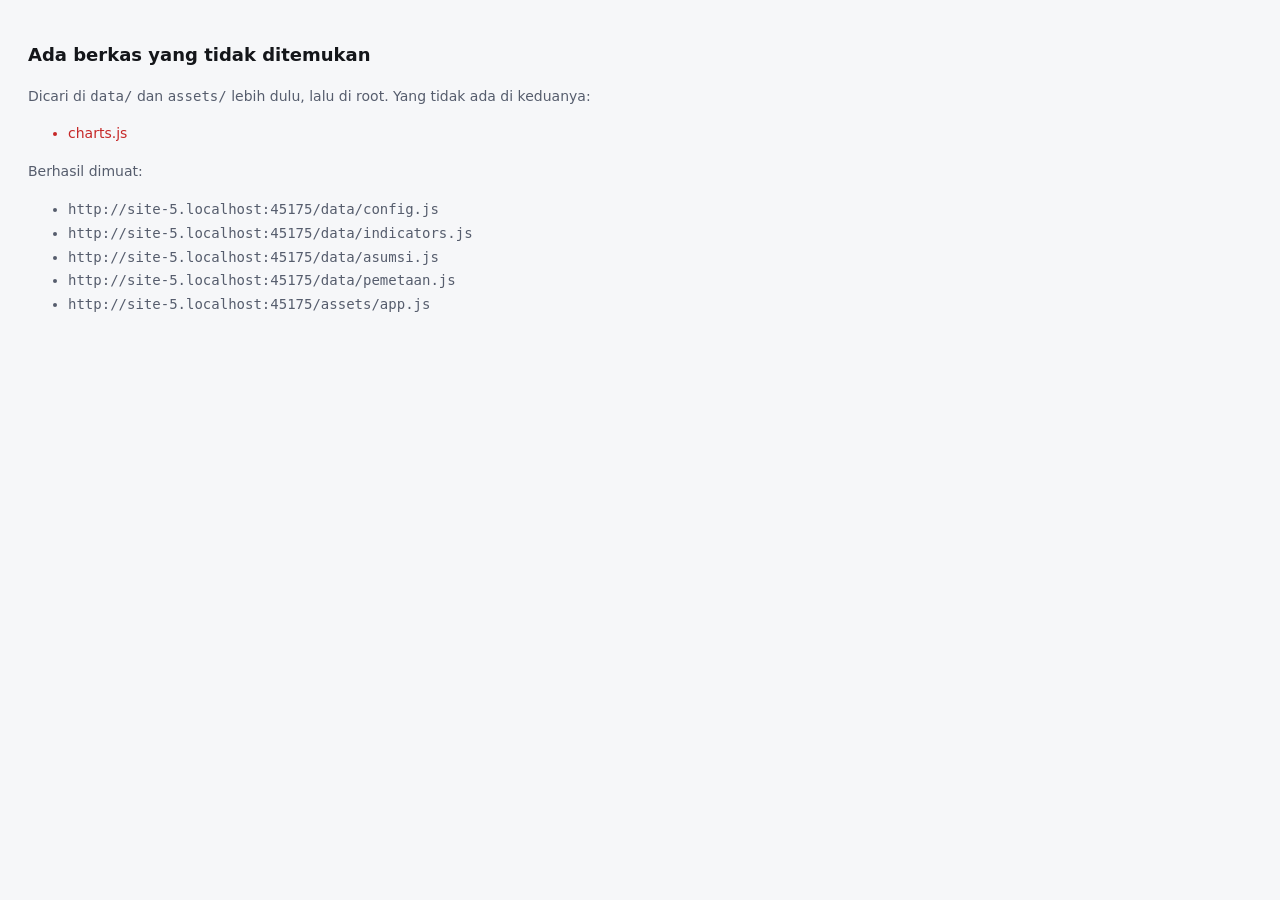
==== commit 49ae9066: "Update index.html" ====
--- a/index.html
+++ b/index.html
@@ -3,58 +3,32 @@
 <head>
 <meta charset="utf-8">
 <meta name="viewport" content="width=device-width, initial-scale=1">
-<title>AIM+ AP Target Setting — Decision Workbook · FY27–30 · PEARL WVI</title>
-<meta name="description" content="Area Programme target setting decision workbook for the AIM+ cycle FY27–FY30. PEARL, Wahana Visi Indonesia.">
+<title>National Target Dashboard · Wahana Visi Indonesia</title>
+<meta name="description" content="National Target Dashboard — Indonesia National Summary. AIM+ Target Setting FY27–FY30, Wahana Visi Indonesia.">
 <meta name="color-scheme" content="light">
 
-<!-- ============================================================
-     LAYOUT: assets/ untuk styling dan engine, data/ untuk data.
-     Versi sebelumnya memakai path flat (href="app.css") sehingga
-     tidak ada satu pun asset yang termuat di GitHub Pages.
-     ============================================================ -->
-<link rel="stylesheet" href="assets/app.css">
-<link rel="stylesheet" href="assets/a11y-patch.css">
+<link rel="stylesheet" href="assets/app.css"
+      onerror="var l=document.createElement('link');l.rel='stylesheet';l.href='app.css';document.head.appendChild(l);">
 
-<link rel="icon" href="data:image/svg+xml,%3Csvg xmlns='http://www.w3.org/2000/svg' viewBox='0 0 32 32'%3E%3Crect width='32' height='32' fill='%23111222'/%3E%3Crect x='5' y='22' width='5' height='5' fill='%23FF5515'/%3E%3Crect x='13' y='15' width='5' height='12' fill='%23FF5515'/%3E%3Crect x='21' y='7' width='5' height='20' fill='%23155930'/%3E%3C/svg%3E">
+<!-- Patch aksesibilitas. Harus SETELAH app.css supaya menang di cascade.
+     Pola fallback path-nya sama seperti di atas. Hapus baris ini untuk
+     membatalkan seluruh perubahan warna, font, dan tooltip. -->
+<link rel="stylesheet" href="assets/a11y-patch.css"
+      onerror="var l=document.createElement('link');l.rel='stylesheet';l.href='a11y-patch.css';document.head.appendChild(l);">
+
+<!-- Dumbbell + bullet chart. Pendamping assets/charts.js. -->
+<link rel="stylesheet" href="assets/charts.css"
+      onerror="var l=document.createElement('link');l.rel='stylesheet';l.href='charts.css';document.head.appendChild(l);">
+
+<link rel="icon" href="data:image/svg+xml,%3Csvg xmlns='http://www.w3.org/2000/svg' viewBox='0 0 32 32'%3E%3Crect width='32' height='32' rx='7' fill='%23FF5515'/%3E%3Crect x='7' y='19' width='4' height='7' rx='1' fill='white'/%3E%3Crect x='14' y='13' width='4' height='13' rx='1' fill='white'/%3E%3Crect x='21' y='7' width='4' height='19' rx='1' fill='white'/%3E%3C/svg%3E">
 </head>
 <body>
 
-<a class="skiplink" href="#sheets">Lompat ke isi lembar</a>
+<a class="skiplink" href="#app">Lompat ke isi dashboard</a>
 
-<!-- ========================= WORKBOOK CHROME ========================= -->
-<div class="chrome noprint" role="banner" aria-label="Kepala workbook">
-  <div class="chrome-in">
-    <div class="filename">
-      <b>WVI_AIMplus_TargetSetting_Decision_Workbook_FY27-30</b><span class="ext">&nbsp;· static site</span>
-    </div>
-
-    <span class="chip" id="dataChip" role="status" aria-live="polite">loading…</span>
-
-    <div class="chrome-sp"></div>
-
-    <span class="lockstate">🔒 Reports read-only · sheets 00 and 06 accept input</span>
-
-    <button class="cbtn" id="btnMaster"  data-tip-pos="below"
-            data-tip="Ubah data, register AP, dan peta outcome">✎ Master setup</button>
-
-    <button class="cbtn" id="btnRefresh" data-tip-pos="below"
-            data-tip="Hitung ulang seluruh kolom turunan, chart, dan kartu">↻ Rebuild</button>
-
-    <button class="cbtn" id="btnImport"  data-tip-pos="below"
-            data-tip="Tempel blok submission dari Excel">⤓ Import submissions</button>
-
-    <button class="cbtn" id="btnExport"  data-tip-pos="below"
-            data-tip="Unduh log keputusan, daftar koreksi, atau tblMaster">⤒ Export</button>
-
-    <button class="cbtn" id="btnPrint"   data-tip-pos="below"
-            data-tip="Cetak lembar yang sedang terbuka, A4 landscape">⎙ Print</button>
-  </div>
-</div>
-
-<!-- ========================= SHEETS ========================= -->
-<!-- Skeleton di bawah ini tampil pada paint pertama, sebelum app.js jalan.
-     boot() menimpanya lewat sheets.innerHTML — tidak ada state yang perlu diurus. -->
-<div class="sheetwrap" id="sheets" tabindex="-1">
+<!-- Skeleton menggantikan teks "Memuat dashboard…". Tampil di paint pertama,
+     hilang sendiri begitu boot() menulis app.innerHTML. -->
+<div id="app" tabindex="-1">
   <div class="skel-wrap" aria-hidden="true">
     <div class="skel skel-title"></div>
     <div class="skel skel-sub"></div>
@@ -72,112 +46,94 @@
     <div class="skel skel-row"></div>
     <div class="skel skel-row"></div>
     <div class="skel skel-row"></div>
-    <p class="skel-cap">Memuat tblMaster, register AP, dan log keputusan…</p>
+    <p class="skel-cap">Memuat dashboard…</p>
   </div>
 </div>
 
-<!-- ========================= SHEET TABS ========================= -->
-<div class="tabbar noprint" role="navigation" aria-label="Lembar workbook">
-  <div class="tabbar-in" id="tabbar"></div>
-</div>
-
-<!-- ========================= MODALS ========================= -->
 <div class="scrim" id="scrimImport">
   <div class="modal">
-    <h3 id="scrimImport_title">Import submissions
-      <button data-close aria-label="Tutup dialog impor">✕</button>
+    <h3 id="scrimImport_title">Impor data dari Excel
+      <button data-close aria-label="Tutup dialog impor">&#10005;</button>
     </h3>
     <div class="body">
-      <p>Select the submission block in Excel (<b>without</b> the header row), copy, and paste below.
-      Tab-separated, 16 columns, in this order — the same order as <span class="keyprev">tblMaster</span> §2.1:</p>
+      <p>Di sheet <b>Indicators</b>, pilih seluruh blok data (boleh ikut baris header), copy, lalu tempel di bawah.</p>
+      <p class="dim" id="impHint">Angka boleh berkoma maupun bertitik. Sel kosong tetap kosong.
+         Nilai <b>0</b> pada % Baseline atau % LOP tetap berarti belum ada data.</p>
 
-      <div class="colspec">Zonal ⇥ AP ⇥ AP_ID ⇥ Outcome ⇥ Code ⇥ Indicator ⇥ Num_Base ⇥ Den_Base ⇥ Pct_Base ⇥ Num_LOP ⇥ Den_LOP ⇥ Pct_LOP ⇥ Delta ⇥ AP_Proposal ⇥ Threshold ⇥ AP_vs_Threshold</div>
+      <label class="srlabel" for="impBox">Blok data dari sheet Indicators</label>
+      <textarea id="impBox" placeholder="Tempel di sini…" spellcheck="false"
+                aria-describedby="impHint"></textarea>
 
-      <p class="dim">Proportions may be written as <span class="keyprev">0.235</span> or <span class="keyprev">23.5%</span> — both are read as 23.5%.
-      An empty cell stays empty; it is never read as zero. Text is trimmed and cleaned.
-      An AP that is not yet on the register is added to it automatically with all five outcomes on.</p>
-
-      <label class="srlabel" for="pasteBox">Blok data submission</label>
-      <textarea id="pasteBox" placeholder="Paste here…" spellcheck="false"
-                aria-describedby="pasteMsg"></textarea>
-      <p id="pasteMsg" class="vmsg" role="alert" style="display:none"></p>
+      <div id="impReport" role="status" aria-live="polite"></div>
     </div>
     <div class="foot">
-      <button class="gobtn" id="btnDoImport">Load into tblMaster</button>
-      <button class="ghost" data-close>Cancel</button>
-      <span class="appendonly">Import replaces the data and clears the decision log. Export the log first if you need it.</span>
-    </div>
-  </div>
-</div>
-
-<div class="scrim" id="scrimExport">
-  <div class="modal">
-    <h3 id="scrimExport_title">Export
-      <button data-close aria-label="Tutup dialog ekspor">✕</button>
-    </h3>
-    <div class="body">
-      <p>CSV opens directly in Excel. To change what this site <i>publishes</i>, use
-      <b>Master setup → Save &amp; publish</b> instead: those downloads are the data files themselves.</p>
-
-      <div class="fgrid">
-        <div class="fg"><button class="ghost" id="expDec" style="width:100%"
-              aria-describedby="hlpDec">Decision log (CSV)</button>
-          <div class="hlp" id="hlpDec">All revisions, in append order</div></div>
-
-        <div class="fg"><button class="ghost" id="expCorr" style="width:100%"
-              aria-describedby="hlpCorr">Correction list (CSV)</button>
-          <div class="hlp" id="hlpCorr">Every flagged row, for the APs to fix</div></div>
-
-        <div class="fg"><button class="ghost" id="expMaster" style="width:100%"
-              aria-describedby="hlpMaster">tblMaster (CSV)</button>
-          <div class="hlp" id="hlpMaster">All 40 columns, derived fields included</div></div>
-
-        <div class="fg"><button class="ghost" id="expJson" style="width:100%"
-              aria-describedby="hlpJson">Workbook state (JSON)</button>
-          <div class="hlp" id="hlpJson">Data plus decisions, one file</div></div>
-      </div>
-    </div>
-    <div class="foot"><button class="ghost" data-close>Close</button>
-      <span class="appendonly">Files download to your machine. Nothing is sent anywhere.</span></div>
-  </div>
-</div>
-
-<div class="scrim" id="scrimLocked">
-  <div class="modal" style="max-width:520px">
-    <h3 id="scrimLocked_title">Sheet is hidden
-      <button data-close aria-label="Tutup pemberitahuan">✕</button>
-    </h3>
-    <div class="body">
-      <p><span id="lockedName" class="keyprev"></span> is a data sheet, hidden in the Excel build and held in
-      the data files next to this page.</p>
-      <p class="dim">Everything on it is already rendered on sheets 01–08. To change it, use
-      <b>00_MASTER</b> — that is the same content with guard rails, and it can write the file back out for you.</p>
-    </div>
-    <div class="foot">
-      <button class="ghost" data-close>Understood</button>
-      <button class="gobtn" onclick="document.getElementById('scrimLocked').classList.remove('on');go('00_MASTER')">Open Master setup</button>
+      <button class="tbtn" id="impCheck">Periksa</button>
+      <button class="tbtn pri" id="impGo" disabled>Muat data</button>
+      <button class="tbtn" data-close>Batal</button>
     </div>
   </div>
 </div>
 
 <div class="toast" id="toast" role="status" aria-live="polite"></div>
 
-<!-- ========================= DATA (harus dimuat sebelum app.js) =========================
-     Tujuh file, sesuai isi folder data/. Semuanya hanya menetapkan window.WVI_*,
-     jadi urutan antar-file tidak kritis — kecuali app.js membaca config saat parse.
-     config.js diletakkan pertama untuk berjaga-jaga.
-     ====================================================================================== -->
-<script src="data/config.js"></script>
-<script src="data/ap-register.js"></script>
-<script src="data/indicators.js"></script>
-<script src="data/pemetaan.js"></script>
-<script src="data/asumsi.js"></script>
-<script src="data/master.js"></script>
-<script src="data/decisions.js"></script>
+<script>
+(function(){
+  /* Setiap baris: [path utama, path cadangan kalau folder tidak ada].
+     Urutan dipertahankan apa adanya dari versi Anda. */
+  var Q=[["data/config.js","config.js"],["data/indicators.js","indicators.js"],
+         ["data/asumsi.js","asumsi.js"],["data/pemetaan.js","pemetaan.js"],
+         ["assets/charts.js","charts.js"],
+         ["assets/app.js","app.js"]];
 
-<!-- ========================= APP ========================= -->
-<script src="assets/app.js"></script>
-<script src="assets/a11y-patch.js"></script>
+  var found=[],failed=[];
 
+  function one(c,done){var i=0;(function t(){
+    if(i>=c.length){done(false);return;}
+    var s=document.createElement("script");s.src=c[i++];s.async=false;
+    s.onload=function(){found.push(s.src);done(true);};
+    s.onerror=function(){s.parentNode&&s.parentNode.removeChild(s);t();};
+    document.head.appendChild(s);})();}
+
+  function next(n){ if(n>=Q.length){fin();return;}
+    one(Q[n],function(ok){ if(!ok) failed.push(Q[n][0].replace(/^.*\//,"")); next(n+1); }); }
+
+  /* Patch aksesibilitas dimuat SETELAH boot() berhasil, dan kegagalannya
+     tidak fatal - dashboard tetap jalan tanpa file ini. */
+  function tail(){
+    one(["assets/a11y-patch.js","a11y-patch.js"],function(){});
+  }
+
+  function fin(){
+    if(failed.length) return rep();
+    if(typeof boot!=="function") return rep("app.js termuat tapi tidak mendefinisikan boot()");
+
+    function run(){ try{ boot(); tail(); }catch(e){ rep(e.message); } }
+
+    /* PERBAIKAN. Versi sebelumnya menulis:
+           if(document.readyState==="loading") return;
+       - kalau keempat file data selesai dimuat sebelum HTML habis diparse
+       (sering terjadi saat file sudah ada di cache), boot() tidak pernah
+       dipanggil dan halaman berhenti di "Memuat dashboard..." tanpa error.
+       Sekarang penantiannya dijadwalkan, bukan dibatalkan. */
+    if(document.readyState==="loading")
+      document.addEventListener("DOMContentLoaded",run,{once:true});
+    else run();
+  }
+
+  function rep(x){
+    document.getElementById("app").innerHTML=
+      '<div style="padding:40px 28px;max-width:660px;font:14px/1.7 system-ui;color:#565D6D">'+
+      '<h2 style="font-size:18px;color:#14161A;margin:0 0 12px">Ada berkas yang tidak ditemukan</h2>'+
+      '<p>Dicari di <code>data/</code> dan <code>assets/</code> lebih dulu, lalu di root. '+
+      'Yang tidak ada di keduanya:</p><ul>'+failed.map(function(f){
+        return '<li style="color:#C62828;font-weight:500">'+f+'</li>';}).join('')+'</ul>'+
+      (found.length?'<p>Berhasil dimuat:</p><ul>'+found.map(function(f){
+        return '<li><code>'+f+'</code></li>';}).join('')+'</ul>':'')+
+      (x?'<p style="color:#C62828">'+x+'</p>':'')+'</div>';
+  }
+
+  next(0);
+})();
+</script>
 </body>
 </html>
--- a/app.css
+++ b/app.css
@@ -0,0 +1,534 @@
+/* ============================================================
+   TOKENS — every value taken from the build specification.
+   §1.2 status vocabulary · §3.1 grid · §7 CF standards
+   ============================================================ */
+:root{
+  --orange:#FF5515;   --midnight:#111222;  --green:#155930;
+  --red:#B10831;      --grey:#3F3D4C;      --teal:#0C7993;
+  --amber:#6B4E00;    --burnt:#A33000;
+
+  --f-ready:#E8F1EC;  --f-review:#FFF4CE;  --f-monitor:#FFE9E0;
+  --f-critical:#FDE7EB; --f-reference:#F3F2F0;
+  --band:#FAFAF9;     --rule:#D8D6D1;      --paper:#FFFFFF;
+  --chrome:#F7F6F4;
+
+  --font:"Inter","Inter var",-apple-system,BlinkMacSystemFont,"Segoe UI",Roboto,Calibri,sans-serif;
+  --mono:"SF Mono",ui-monospace,"Cascadia Mono","Consolas",monospace;
+
+  --gutter:22px;      /* column A width 2.50 */
+  --maxw:1560px;
+}
+
+*{box-sizing:border-box}
+html,body{margin:0;padding:0}
+body{
+  font-family:var(--font);
+  font-size:13px;            /* Inter 10pt base */
+  line-height:1.45;
+  color:var(--grey);
+  background:var(--chrome);
+  -webkit-font-smoothing:antialiased;
+  font-variant-numeric:tabular-nums;
+}
+button,input,select,textarea{font-family:inherit;font-size:inherit;color:inherit}
+a{color:var(--teal);text-decoration:none}
+a:hover{text-decoration:underline}
+:focus-visible{outline:2px solid var(--orange);outline-offset:2px}
+.num{font-variant-numeric:tabular-nums}
+.dim{color:#7C7A86}
+.nowrap{white-space:nowrap}
+
+/* ============================================================
+   APP CHROME — the ribbon strip. Not a sheet; workbook-level.
+   ============================================================ */
+.chrome{
+  position:sticky;top:0;z-index:60;
+  background:var(--midnight);color:#EDEBE6;
+  border-bottom:1px solid #000;
+}
+.chrome-in{
+  max-width:var(--maxw);margin:0 auto;
+  padding:0 var(--gutter);
+  height:42px;display:flex;align-items:center;gap:14px;
+}
+.filename{
+  font-size:11px;letter-spacing:.02em;color:#EDEBE6;
+  display:flex;align-items:center;gap:8px;min-width:0;
+}
+.filename b{font-weight:600}
+.filename .ext{color:#9C99A6}
+.chip{
+  font-size:9px;font-weight:700;letter-spacing:.09em;text-transform:uppercase;
+  padding:3px 7px;border-radius:2px;background:rgba(255,85,21,.16);
+  color:#FF8B5C;border:1px solid rgba(255,85,21,.4);
+}
+.chrome-sp{flex:1}
+.cbtn{
+  background:transparent;border:1px solid #3A3947;color:#DAD8D2;
+  padding:5px 11px;font-size:11px;border-radius:2px;cursor:pointer;
+  display:inline-flex;align-items:center;gap:6px;white-space:nowrap;
+}
+.cbtn:hover{border-color:var(--orange);color:#fff;background:rgba(255,85,21,.1)}
+.cbtn.primary{border-color:var(--orange);background:var(--orange);color:#fff;font-weight:600}
+.cbtn.primary:hover{background:#E64A0F}
+.lockstate{font-size:10px;color:#9C99A6;display:flex;align-items:center;gap:5px}
+
+/* ============================================================
+   PAGE FRAME — §3. Identical on all nine visible sheets.
+   ============================================================ */
+.sheetwrap{max-width:var(--maxw);margin:0 auto;padding:0 var(--gutter) 96px}
+.sheet{display:none;background:var(--paper);border:1px solid var(--rule);border-top:none}
+.sheet.on{display:block}
+.pad{padding:0 26px}
+
+.hdr{padding:14px 26px 0}
+.hdr-top{display:flex;align-items:flex-end;gap:18px}
+.homelink{
+  font-size:12px;color:var(--grey);font-weight:500;white-space:nowrap;
+  padding-bottom:3px;
+}
+.homelink:hover{color:var(--orange);text-decoration:none}
+.title{
+  font-size:26px;line-height:1.05;font-weight:700;color:var(--midnight);
+  letter-spacing:-.015em;margin:0;flex:1;
+}
+.hdr-right{text-align:right;white-space:nowrap}
+.cycle{font-size:12px;color:var(--grey)}
+.stagebar{font-size:11px;font-weight:700;color:var(--orange);margin-top:2px}
+.crumb{font-size:11px;color:var(--grey);margin-top:6px;padding-bottom:10px}
+.crumb .sep{color:#B9B6BE;padding:0 5px}
+.crumb b{font-weight:600;color:var(--midnight)}
+.rule4{border-bottom:2.5px solid var(--orange);margin:0 26px}
+.writeflag{
+  font-size:10px;font-weight:700;letter-spacing:.08em;color:var(--green);
+  background:var(--f-ready);border:1px solid #BFD9C9;padding:3px 8px;border-radius:2px;
+}
+
+.ftr{margin-top:34px;border-top:1px solid var(--rule);padding:10px 26px 20px;
+  display:flex;gap:18px;align-items:baseline;flex-wrap:wrap}
+.ftr-l{font-size:10.5px;color:#8A8894;flex:1;min-width:240px}
+.ftr-r{font-size:10.5px}
+.ftr-r span{color:#8A8894;margin-right:6px}
+.ftr-r a{margin-right:12px}
+
+/* section labels */
+.slabel{
+  font-size:11px;font-weight:700;letter-spacing:.1em;text-transform:uppercase;
+  color:var(--midnight);margin:26px 0 10px;display:flex;align-items:baseline;gap:10px;
+}
+.slabel .hint{font-size:10px;font-weight:400;letter-spacing:0;text-transform:none;color:#8A8894}
+.slabel:first-of-type{margin-top:20px}
+
+/* ============================================================
+   KPI CARD — §3.5
+   ============================================================ */
+.cards{display:grid;gap:10px;grid-template-columns:repeat(auto-fit,minmax(128px,1fr))}
+.card{
+  background:var(--paper);border:1px solid var(--rule);
+  border-left:4px solid var(--grey);
+  padding:9px 11px 10px;min-height:86px;
+  display:flex;flex-direction:column;justify-content:space-between;
+}
+.card .lab{
+  font-size:9px;font-weight:700;letter-spacing:.1em;text-transform:uppercase;
+  color:var(--grey);line-height:1.25;
+}
+.card .val{font-size:29px;font-weight:700;line-height:1;color:var(--midnight);letter-spacing:-.02em;margin:4px 0 1px}
+.card .sub{font-size:9.5px;color:#8A8894}
+.card.ready{border-left-color:var(--green)}    .card.ready .val{color:var(--green)}
+.card.review{border-left-color:var(--amber)}   .card.review .val{color:var(--amber)}
+.card.monitor{border-left-color:var(--burnt)}  .card.monitor .val{color:var(--burnt)}
+.card.critical{border-left-color:var(--red)}   .card.critical .val{color:var(--red)}
+.card.neutral{border-left-color:var(--grey)}
+.card.accent{border-left-color:var(--orange)}  .card.accent .val{color:var(--orange)}
+.card.teal{border-left-color:var(--teal)}      .card.teal .val{color:var(--teal)}
+
+/* ============================================================
+   STATUS PILLS — colour + icon, greyscale-safe (§7.3)
+   ============================================================ */
+.pill{
+  display:inline-flex;align-items:center;gap:5px;
+  font-size:10px;font-weight:700;letter-spacing:.04em;
+  padding:2px 7px 2px 6px;border-radius:2px;white-space:nowrap;
+  border:1px solid transparent;
+}
+.pill .ic{font-size:9px;line-height:1}
+.p-READY{background:var(--f-ready);color:var(--green);border-color:#C4DBCE}
+.p-NEEDSREVIEW{background:var(--f-review);color:var(--amber);border-color:#E8D89A}
+.p-MONITOR{background:var(--f-monitor);color:var(--burnt);border-color:#F0C9B6}
+.p-CRITICAL{background:var(--f-critical);color:var(--red);border-color:#EFC2CD}
+.p-REFERENCE{background:var(--f-reference);color:var(--grey);border-color:var(--rule)}
+
+/* ============================================================
+   TABLES — gridlines off, thin rules, CF-driven fills
+   ============================================================ */
+table.gt{border-collapse:collapse;width:100%;font-size:11.5px}
+table.gt thead th{
+  font-size:9px;font-weight:700;letter-spacing:.08em;text-transform:uppercase;
+  color:var(--grey);text-align:left;padding:6px 8px;
+  border-bottom:1.5px solid var(--grey);vertical-align:bottom;white-space:nowrap;
+}
+table.gt tbody td{padding:5px 8px;border-bottom:1px solid #EDEBE6;vertical-align:middle}
+table.gt tbody tr:nth-child(even) td{background:var(--band)}
+table.gt tbody tr.hl td{background:#FFF8F3}
+table.gt tbody tr.blankrow td{background:transparent;border-bottom-color:transparent;height:22px}
+table.gt tfoot td{
+  padding:6px 8px;font-weight:700;color:var(--midnight);
+  background:var(--f-reference);border-top:1.5px solid var(--grey);
+}
+td.r,th.r{text-align:right}
+td.c,th.c{text-align:center}
+td.miss{background:var(--f-critical)!important;color:var(--red);text-align:right}
+td.crit{color:var(--red);font-weight:700}
+td.zero{color:var(--red)}
+td.code{font-family:var(--mono);font-size:10.5px;letter-spacing:-.02em;white-space:nowrap}
+tr.apmark td:first-child{box-shadow:inset 3px 0 0 var(--orange)}
+.tscroll{overflow-x:auto;border:1px solid var(--rule)}
+.tscroll table.gt{min-width:100%}
+.tcap{font-size:10px;color:#8A8894;margin:6px 0 0}
+
+/* data bar (§7 · CF data bars, solid FF5515, no border) */
+.bar{position:relative;height:13px;background:#F1EFEC;min-width:56px}
+.bar > i{position:absolute;left:0;top:0;bottom:0;background:var(--orange);display:block}
+.bar > span{position:absolute;right:4px;top:-1px;font-size:10px;font-weight:600;color:var(--midnight)}
+.bar.red > i{background:var(--red)}
+
+/* ============================================================
+   FILTER BAND — Report Filter cells + slicers (§6.3 §6.5 §6.6)
+   ============================================================ */
+.fband{
+  border:1px solid var(--rule);background:var(--band);
+  padding:11px 13px;margin-top:16px;
+}
+.frow{display:flex;flex-wrap:wrap;gap:16px;align-items:flex-end}
+.fcell{display:flex;flex-direction:column;gap:4px}
+.fcell > label{font-size:9px;font-weight:700;letter-spacing:.09em;text-transform:uppercase;color:var(--grey)}
+.fcell select{
+  border:1px solid #A9A6B0;background:var(--paper);padding:5px 8px;border-radius:2px;
+  font-size:12px;min-width:150px;
+}
+.fcell select:focus{border-color:var(--orange)}
+.fnote{font-size:10px;color:#8A8894;margin-top:9px;padding-top:8px;border-top:1px dashed var(--rule)}
+
+/* slicer (§6.3 tabel 8) */
+.slicer{border:1px solid #BEBBC4;background:var(--paper);min-width:150px}
+.slicer .sh{
+  font-size:9px;font-weight:700;letter-spacing:.08em;text-transform:uppercase;
+  padding:4px 7px;background:#EFEDE9;border-bottom:1px solid #BEBBC4;color:var(--grey);
+  display:flex;justify-content:space-between;align-items:center;gap:6px;
+}
+.slicer .sh button{border:none;background:none;cursor:pointer;color:#8A8894;font-size:11px;padding:0 2px}
+.slicer .sh button:hover{color:var(--orange)}
+.slicer .items{display:flex;flex-wrap:wrap;gap:3px;padding:5px}
+.slicer .items button{
+  border:1px solid #D3D0D8;background:#FBFAF9;padding:3px 8px;font-size:10.5px;
+  border-radius:2px;cursor:pointer;color:var(--grey);
+}
+.slicer .items button:hover{border-color:var(--orange)}
+.slicer .items button.sel{background:var(--midnight);border-color:var(--midnight);color:#fff;font-weight:600}
+.slicer .items button.nodata{color:#BEBBC4;background:#F6F5F3;text-decoration:line-through}
+
+/* ============================================================
+   CHARTS — inline SVG only, no libraries
+   ============================================================ */
+.chartbox{border:1px solid var(--rule);padding:12px 14px 8px;background:var(--paper)}
+.chartbox svg{display:block;width:100%;height:auto;overflow:visible}
+.legend{display:flex;gap:14px;flex-wrap:wrap;margin-top:10px;padding-top:9px;border-top:1px solid #EDEBE6}
+.legend div{display:flex;align-items:center;gap:6px;font-size:10px;color:var(--grey)}
+.legend i{width:10px;height:10px;display:block;border:1px solid rgba(0,0,0,.18)}
+.grid2{display:grid;grid-template-columns:1fr 1fr;gap:18px}
+.grid2u{display:grid;grid-template-columns:1.15fr .85fr;gap:18px}
+@media (max-width:1080px){.grid2,.grid2u{grid-template-columns:1fr}}
+
+/* ============================================================
+   INSIGHT SENTENCES (§6.2 ·12)
+   ============================================================ */
+.insights{border:1px solid var(--rule);border-left:4px solid var(--midnight);background:#FCFBFA;padding:12px 15px}
+.insights p{margin:0 0 7px;font-size:12px;color:var(--grey);display:flex;gap:9px;line-height:1.5}
+.insights p:last-child{margin:0}
+.insights .mk{color:var(--orange);font-weight:700}
+.insights b{color:var(--midnight);font-weight:600}
+.insights .bad{color:var(--red);font-weight:600}
+
+/* ============================================================
+   DETAIL PANELS — 05_INDICATOR
+   ============================================================ */
+.panel{border:1px solid var(--rule);background:var(--paper)}
+.panel > h4{
+  margin:0;font-size:10px;font-weight:700;letter-spacing:.1em;text-transform:uppercase;
+  padding:7px 12px;background:var(--f-reference);border-bottom:1px solid var(--rule);color:var(--midnight);
+}
+.kv{display:grid;grid-template-columns:1fr auto;gap:0}
+.kv > div{padding:5px 12px;border-bottom:1px solid #F1EFEC;font-size:11.5px}
+.kv > div:nth-child(4n+1),.kv > div:nth-child(4n+2){background:#FCFBFA}
+.kv .k{color:var(--grey)}
+.kv .v{text-align:right;font-weight:600;color:var(--midnight)}
+.kv .v.em{font-size:13px}
+.kv .v.na{color:var(--red);background:var(--f-critical)}
+.notes{border:1px solid var(--rule);padding:12px 14px;background:#FCFBFA;font-size:11.5px}
+.notes dt{font-size:9px;font-weight:700;letter-spacing:.09em;text-transform:uppercase;color:var(--grey);margin-top:10px}
+.notes dt:first-child{margin-top:0}
+.notes dd{margin:3px 0 0;color:var(--midnight);line-height:1.5}
+.notes dd.unset{color:var(--red);font-style:italic}
+.checks{display:flex;flex-wrap:wrap;gap:8px}
+.chk{display:flex;align-items:center;gap:6px;font-size:10.5px;border:1px solid var(--rule);padding:4px 9px;background:var(--paper)}
+.chk .ic{font-size:11px;line-height:1}
+.chk.ok{color:var(--green);border-color:#C4DBCE;background:var(--f-ready)}
+.chk.no{color:var(--red);border-color:#EFC2CD;background:var(--f-critical);font-weight:600}
+.guard{border:1px solid #E8D89A;background:var(--f-review);color:var(--amber);padding:12px 14px;font-size:12px;font-style:italic}
+
+/* ============================================================
+   06_DECISIONS — the only writable surface
+   ============================================================ */
+.form{border:1px solid var(--rule);border-top:3px solid var(--green);background:#FCFDFC;padding:14px 16px 16px}
+.fgrid{display:grid;grid-template-columns:repeat(auto-fit,minmax(168px,1fr));gap:11px}
+.fg label{display:block;font-size:9px;font-weight:700;letter-spacing:.09em;text-transform:uppercase;color:var(--grey);margin-bottom:3px}
+.fg label .req{color:var(--red)}
+.fg select,.fg input,.fg textarea{
+  width:100%;border:1px solid #A9A6B0;background:var(--paper);
+  padding:6px 8px;border-radius:2px;font-size:12px;
+}
+.fg select:disabled{background:#F1EFEC;color:#A9A6B0;cursor:not-allowed}
+.fg select:focus,.fg input:focus,.fg textarea:focus{border-color:var(--green);outline:none;box-shadow:0 0 0 2px rgba(21,89,48,.12)}
+.fg.bad select,.fg.bad input,.fg.bad textarea{border-color:var(--red);background:var(--f-critical)}
+.fg .hlp{font-size:9.5px;color:#8A8894;margin-top:3px}
+.fg.wide{grid-column:1/-1}
+.formfoot{display:flex;align-items:center;gap:12px;margin-top:14px;flex-wrap:wrap}
+.gobtn{
+  background:var(--green);color:#fff;border:1px solid var(--green);font-weight:700;
+  padding:8px 18px;border-radius:2px;cursor:pointer;font-size:12px;letter-spacing:.02em;
+}
+.gobtn:hover{background:#0F4525}
+.gobtn:disabled{background:#BEBBC4;border-color:#BEBBC4;cursor:not-allowed}
+.ghost{background:var(--paper);border:1px solid #A9A6B0;padding:7px 14px;border-radius:2px;cursor:pointer;font-size:11.5px}
+.ghost:hover{border-color:var(--orange);color:var(--orange)}
+.keyprev{font-family:var(--mono);font-size:10.5px;color:var(--grey);background:var(--f-reference);
+  border:1px solid var(--rule);padding:4px 8px;border-radius:2px}
+.vmsg{font-size:11px;font-weight:600;color:var(--red);display:flex;align-items:center;gap:6px}
+.appendonly{font-size:10px;color:#8A8894;border-left:2px solid var(--rule);padding-left:9px}
+
+/* ============================================================
+   07 / 08 bits
+   ============================================================ */
+.health{
+  display:flex;flex-wrap:wrap;align-items:center;gap:20px;
+  border:1px solid var(--rule);padding:11px 14px;margin-top:16px;background:#FCFBFA;
+}
+.health .gate{font-size:14px;font-weight:700;letter-spacing:.04em;padding:5px 12px;border-radius:2px}
+.health .gate.ok{background:var(--f-ready);color:var(--green);border:1px solid #C4DBCE}
+.health .gate.no{background:var(--f-critical);color:var(--red);border:1px solid #EFC2CD}
+.health .m{font-size:11px;color:var(--grey)}
+.health .m b{display:block;font-size:17px;font-weight:700;color:var(--midnight);line-height:1.1}
+.legendbox{border:1px solid var(--rule)}
+.legendbox .lrow{display:grid;grid-template-columns:auto 150px 1fr;gap:12px;align-items:center;
+  padding:8px 13px;border-bottom:1px solid #EDEBE6;font-size:11.5px}
+.legendbox .lrow:last-child{border-bottom:none}
+.legendbox .lrow .nm{font-weight:700;font-size:11px;letter-spacing:.05em}
+.stagerow{display:grid;grid-template-columns:34px 1fr;gap:12px;padding:8px 13px;border-bottom:1px solid #EDEBE6;font-size:11.5px}
+.stagerow:last-child{border-bottom:none}
+.stagerow .n{
+  width:26px;height:26px;border-radius:50%;display:grid;place-items:center;
+  font-size:11px;font-weight:700;background:var(--f-reference);color:var(--grey);border:1px solid var(--rule);
+}
+.stagerow.done .n{background:var(--f-ready);color:var(--green);border-color:#C4DBCE}
+.stagerow.here .n{background:var(--orange);color:#fff;border-color:var(--orange)}
+.stagerow b{color:var(--midnight);font-weight:600}
+.faq{border:1px solid var(--rule);padding:11px 13px;background:#FCFBFA}
+.faq .q{font-size:11.5px;font-weight:600;color:var(--midnight)}
+.faq .qen{font-size:10.5px;font-style:italic;color:#8A8894;margin-top:1px}
+.faq .a{font-size:11.5px;margin-top:6px;color:var(--grey);line-height:1.5}
+.faq .a.todo{color:var(--amber);background:var(--f-review);border:1px dashed #E8D89A;padding:5px 8px;font-style:italic}
+.faqgrid{display:grid;grid-template-columns:1fr 1fr;gap:12px}
+@media (max-width:1080px){.faqgrid{grid-template-columns:1fr}}
+.jump{display:flex;flex-wrap:wrap;gap:6px;margin-top:16px;padding:10px 12px;border:1px solid var(--rule);background:var(--band)}
+.jump span{font-size:9px;font-weight:700;letter-spacing:.09em;text-transform:uppercase;color:var(--grey);align-self:center;margin-right:4px}
+.jump a{font-size:11px;border:1px solid var(--rule);background:var(--paper);padding:4px 9px;border-radius:2px}
+.jump a:hover{border-color:var(--orange);text-decoration:none}
+
+/* ============================================================
+   HOME
+   ============================================================ */
+.progwrap{border:1px solid var(--rule);padding:13px 15px;margin-top:14px;background:#FCFBFA}
+.progwrap .top{display:flex;justify-content:space-between;align-items:baseline;gap:12px;margin-bottom:8px}
+.progwrap .lab{font-size:9px;font-weight:700;letter-spacing:.1em;text-transform:uppercase;color:var(--grey)}
+.progwrap .pct{font-size:20px;font-weight:700;color:var(--orange);line-height:1}
+.track{height:19px;background:#F1EFEC;position:relative;border:1px solid var(--rule)}
+.track > i{position:absolute;left:0;top:0;bottom:0;background:var(--orange)}
+.track > .tgt{position:absolute;top:-4px;bottom:-4px;width:2px;background:var(--midnight)}
+.track > .tgtlab{position:absolute;top:23px;font-size:9px;color:var(--midnight);transform:translateX(-50%);white-space:nowrap}
+.gates{display:flex;gap:22px;flex-wrap:wrap;margin-top:24px;font-size:11px}
+.gates b{color:var(--midnight)}
+.navlist{border:1px solid var(--rule)}
+.navlist a.nv{
+  display:grid;grid-template-columns:34px 1fr auto;gap:10px;align-items:center;
+  padding:9px 13px;border-bottom:1px solid #EDEBE6;color:var(--grey);
+}
+.navlist a.nv:last-child{border-bottom:none}
+.navlist a.nv:hover{background:#FFF8F3;text-decoration:none}
+.navlist .no{font-family:var(--mono);font-size:11px;color:#A9A6B0}
+.navlist .nm{font-size:12.5px;font-weight:600;color:var(--midnight)}
+.navlist .ro{font-size:10px;color:#8A8894;text-align:right}
+.navlist a.nv:hover .nm{color:var(--orange)}
+.navlist .wr{font-size:8.5px;font-weight:700;letter-spacing:.08em;color:var(--green);
+  background:var(--f-ready);border:1px solid #C4DBCE;padding:1px 5px;border-radius:2px;margin-left:7px}
+
+/* ============================================================
+   SHEET TABS — §1.1 tab colours, workbook metaphor
+   ============================================================ */
+.tabbar{
+  position:fixed;left:0;right:0;bottom:0;z-index:70;
+  background:#EFEDE9;border-top:1px solid #C7C4CC;
+  box-shadow:0 -2px 10px rgba(17,18,34,.09);
+}
+.tabbar-in{max-width:var(--maxw);margin:0 auto;padding:0 var(--gutter);
+  display:flex;align-items:stretch;gap:0;overflow-x:auto;height:38px}
+.tab{
+  border:none;background:transparent;cursor:pointer;white-space:nowrap;
+  padding:0 13px;font-size:11.5px;color:var(--grey);
+  border-right:1px solid #DAD7DE;border-bottom:3px solid transparent;
+  display:flex;align-items:center;gap:7px;
+}
+.tab:hover{background:#E4E1DD}
+.tab .dot{width:7px;height:7px;border-radius:1px;background:var(--grey);flex:none}
+.tab.on{background:var(--paper);color:var(--midnight);font-weight:700}
+.tab.on .dot{box-shadow:0 0 0 2px rgba(0,0,0,.06)}
+.tab.locked{color:#A9A6B0;cursor:not-allowed}
+.tab .bdg{
+  font-size:9px;font-weight:700;background:var(--red);color:#fff;
+  border-radius:8px;padding:1px 5px;min-width:16px;text-align:center;
+}
+.tab .bdg.g{background:var(--green)}
+
+/* ============================================================
+   MODALS — import / export / hidden-sheet notice
+   ============================================================ */
+.scrim{position:fixed;inset:0;background:rgba(17,18,34,.55);z-index:100;display:none;
+  align-items:flex-start;justify-content:center;padding:60px 20px;overflow-y:auto}
+.scrim.on{display:flex}
+.modal{background:var(--paper);border:1px solid var(--rule);max-width:760px;width:100%;
+  box-shadow:0 18px 50px rgba(17,18,34,.3)}
+.modal h3{margin:0;font-size:15px;font-weight:700;color:var(--midnight);
+  padding:14px 18px;border-bottom:2px solid var(--orange);display:flex;justify-content:space-between;gap:12px}
+.modal h3 button{border:none;background:none;font-size:18px;line-height:1;cursor:pointer;color:#8A8894}
+.modal .body{padding:16px 18px}
+.modal p{margin:0 0 10px;font-size:12px}
+.modal textarea{width:100%;height:190px;border:1px solid #A9A6B0;padding:9px;
+  font-family:var(--mono);font-size:10.5px;border-radius:2px;resize:vertical}
+.modal .foot{padding:12px 18px;border-top:1px solid var(--rule);background:var(--band);
+  display:flex;gap:10px;align-items:center;flex-wrap:wrap}
+.colspec{font-family:var(--mono);font-size:10px;background:var(--f-reference);
+  border:1px solid var(--rule);padding:9px;overflow-x:auto;white-space:pre;margin:0 0 12px}
+
+/* toast — the closing-loop confirmation (§10.4 ·3) */
+.toast{
+  position:fixed;bottom:52px;left:50%;transform:translateX(-50%) translateY(14px);
+  background:var(--midnight);color:#fff;padding:11px 18px;font-size:12px;z-index:90;
+  border-left:4px solid var(--green);box-shadow:0 10px 30px rgba(17,18,34,.35);
+  opacity:0;pointer-events:none;transition:opacity .18s,transform .18s;max-width:620px;
+}
+.toast.on{opacity:1;transform:translateX(-50%) translateY(0)}
+.toast b{color:#8FE0AE}
+@media (prefers-reduced-motion:reduce){.toast{transition:none}}
+
+
+/* ============================================================
+   00_MASTER — editing surfaces
+   ============================================================ */
+.notice{
+  border:1px solid var(--rule);border-left:4px solid var(--teal);background:#F7FBFC;
+  padding:11px 14px;font-size:11.5px;color:var(--grey);margin-top:16px;line-height:1.55;
+}
+.notice b{color:var(--midnight)}
+table.gt.ed tbody td{padding:3px 6px}
+table.gt.ed tbody tr:nth-child(even) td{background:#FCFBFA}
+input.cell,select.cell{
+  border:1px solid #DCD9E0;background:var(--paper);padding:3px 5px;border-radius:2px;
+  font-size:11px;max-width:100%;
+}
+input.cell:hover,select.cell:hover{border-color:#A9A6B0}
+input.cell:focus,select.cell:focus{border-color:var(--teal);outline:none;box-shadow:0 0 0 2px rgba(12,121,147,.14)}
+input.cell.r{text-align:right}
+input.cell::placeholder{color:#C2BFC8;font-style:italic}
+table.gt.ed tbody tr.oos td{background:var(--f-reference)}
+table.gt.ed tbody tr.oos input.cell,table.gt.ed tbody tr.oos select.cell{opacity:.62}
+
+button.oc{
+  border:1px solid var(--rule);background:var(--paper);cursor:pointer;border-radius:2px;
+  padding:2px 6px;font-size:11px;line-height:1.3;min-width:44px;
+  display:inline-flex;align-items:center;gap:4px;justify-content:center;color:#A9A6B0;
+}
+button.oc span{font-size:9px;font-weight:700}
+button.oc.on{background:var(--f-ready);border-color:#9EC6AE;color:var(--green);font-weight:700}
+button.oc.off{background:var(--f-reference);border-color:var(--rule);color:#A9A6B0;text-decoration:line-through}
+button.oc:hover{border-color:var(--orange);color:var(--orange);text-decoration:none}
+button.ocall{
+  border:1px dashed #BEBBC4;background:transparent;cursor:pointer;color:var(--grey);
+  font-size:9px;font-weight:700;letter-spacing:.08em;padding:3px 6px;border-radius:2px;
+}
+button.ocall:hover{border-color:var(--orange);color:var(--orange);border-style:solid}
+button.ocall.all{border-style:solid;border-color:#9EC6AE;color:var(--green);background:var(--f-ready)}
+button.ocall.mix{border-style:solid;border-color:#E8D89A;color:var(--amber);background:var(--f-review)}
+button.ocall.none{color:#A9A6B0}
+button.tiny{
+  border:1px solid var(--rule);background:var(--paper);cursor:pointer;border-radius:2px;
+  font-size:10px;padding:2px 7px;color:var(--grey);
+}
+button.tiny:hover{border-color:var(--red);color:var(--red)}
+button.tiny.warn:hover{background:var(--f-critical)}
+.ghost.warn:hover{border-color:var(--red);color:var(--red);background:var(--f-critical)}
+.addbar{
+  display:flex;flex-wrap:wrap;gap:8px;align-items:center;
+  border:1px dashed var(--rule);border-top:none;background:var(--band);padding:9px 12px;font-size:11px;
+}
+.addbar > span:first-child{font-size:9px;font-weight:700;letter-spacing:.09em;text-transform:uppercase;color:var(--grey)}
+.addbar input,.addbar select{border:1px solid #A9A6B0;background:var(--paper);padding:4px 7px;border-radius:2px;font-size:11.5px}
+.addbar .dim{font-size:10px}
+
+/* outcomes-in-scope strip on 03_AP */
+.ocscope{
+  display:flex;flex-wrap:wrap;gap:8px;align-items:center;margin-top:16px;
+  border:1px solid var(--rule);background:#FCFBFA;padding:9px 12px;
+}
+.ocscope .lbl{font-size:9px;font-weight:700;letter-spacing:.09em;text-transform:uppercase;color:var(--grey)}
+.ocpill{font-size:10.5px;padding:2px 8px;border-radius:2px;border:1px solid transparent}
+.ocpill.on{background:var(--f-ready);color:var(--green);border-color:#C4DBCE}
+.ocpill.off{background:var(--f-reference);color:#A9A6B0;border-color:var(--rule);text-decoration:line-through}
+.ocpill b{font-weight:700}
+.ocscope .chg{margin-left:auto;font-size:10.5px}
+
+/* ============================================================
+   NARROW SCREENS — quality floor, not a separate design
+   ============================================================ */
+@media (max-width:860px){
+  :root{--gutter:12px}
+  .addbar,.ocscope{flex-direction:column;align-items:flex-start}
+  .ocscope .chg{margin-left:0}
+  .chrome-in{overflow-x:auto}
+  .pad,.hdr{padding-left:14px;padding-right:14px}
+  .rule4,.ftr{margin-left:14px;margin-right:14px;padding-left:0;padding-right:0}
+  .title{font-size:19px}
+  .hdr-top{flex-wrap:wrap;gap:8px}
+  .hdr-right{text-align:left}
+  .kv{grid-template-columns:1fr auto}
+  .faqgrid{grid-template-columns:1fr}
+  .card .val{font-size:24px}
+}
+
+/* ============================================================
+   PRINT — §9. A4 landscape, fit 1 wide, gridlines off.
+   ============================================================ */
+@media print{
+  @page{size:A4 landscape;margin:1.2cm 1.5cm}
+  body{background:#fff;font-size:8.6pt}
+  .chrome,.tabbar,.scrim,.toast,.slicer,.noprint{display:none!important}
+  .sheetwrap{max-width:none;padding:0}
+  .sheet{border:none}
+  .sheet.on{display:block}
+  .pad,.hdr{padding-left:0;padding-right:0}
+  .rule4{margin:0}
+  .ftr{padding-left:0;padding-right:0}
+  table.gt{font-size:8pt}
+  .card .val{font-size:19pt}
+  .chartbox,.panel,.insights,.legendbox,.tscroll{break-inside:avoid}
+  a{color:#000;text-decoration:none}
+}
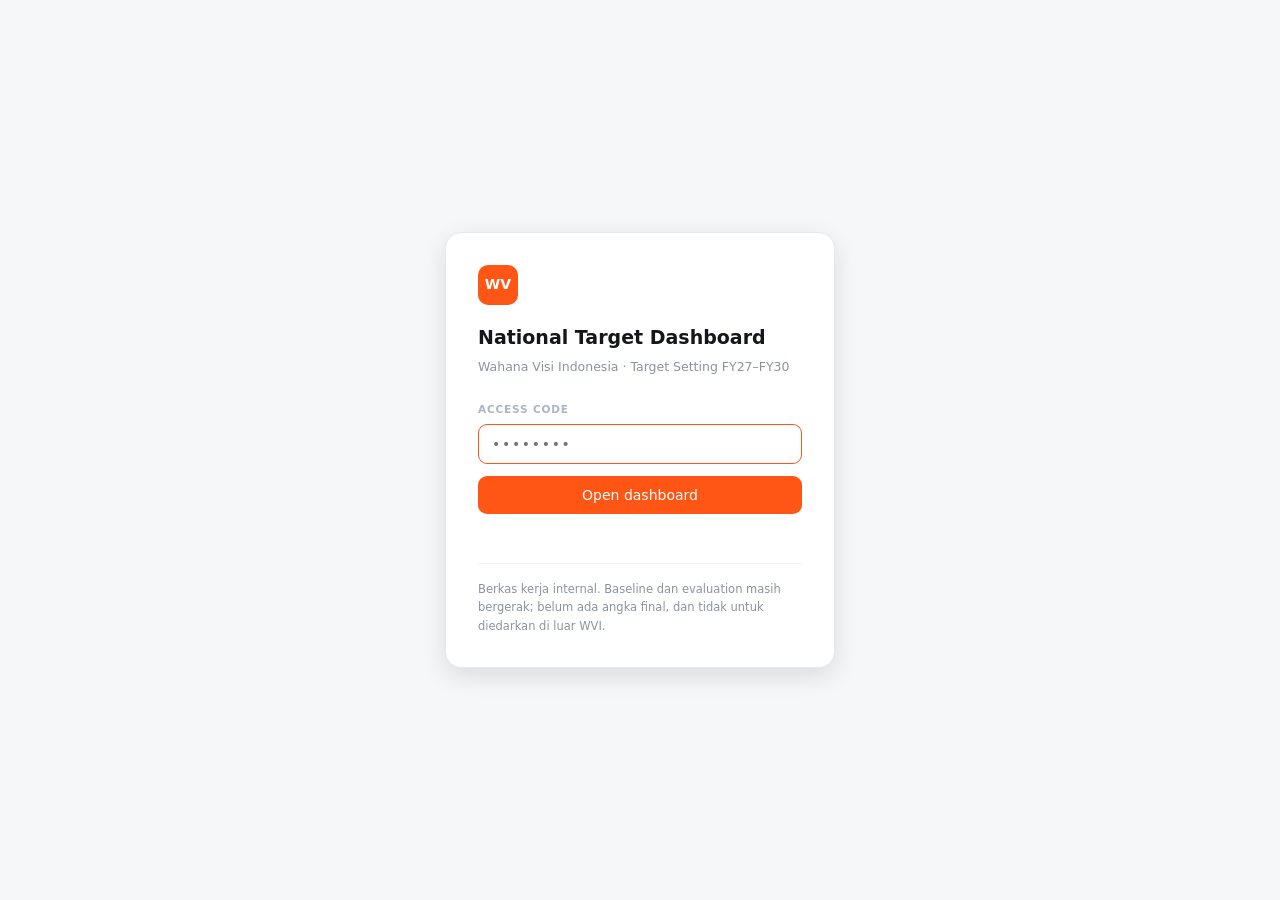
==== commit fab34d2f: "Update index.html" ====
--- a/index.html
+++ b/index.html
@@ -16,9 +16,6 @@
 <link rel="stylesheet" href="assets/a11y-patch.css"
       onerror="var l=document.createElement('link');l.rel='stylesheet';l.href='a11y-patch.css';document.head.appendChild(l);">
 
-<!-- Dumbbell + bullet chart. Pendamping assets/charts.js. -->
-<link rel="stylesheet" href="assets/charts.css"
-      onerror="var l=document.createElement('link');l.rel='stylesheet';l.href='charts.css';document.head.appendChild(l);">
 
 <link rel="icon" href="data:image/svg+xml,%3Csvg xmlns='http://www.w3.org/2000/svg' viewBox='0 0 32 32'%3E%3Crect width='32' height='32' rx='7' fill='%23FF5515'/%3E%3Crect x='7' y='19' width='4' height='7' rx='1' fill='white'/%3E%3Crect x='14' y='13' width='4' height='13' rx='1' fill='white'/%3E%3Crect x='21' y='7' width='4' height='19' rx='1' fill='white'/%3E%3C/svg%3E">
 </head>
@@ -82,7 +79,6 @@
      Urutan dipertahankan apa adanya dari versi Anda. */
   var Q=[["data/config.js","config.js"],["data/indicators.js","indicators.js"],
          ["data/asumsi.js","asumsi.js"],["data/pemetaan.js","pemetaan.js"],
-         ["assets/charts.js","charts.js"],
          ["assets/app.js","app.js"]];
 
   var found=[],failed=[];
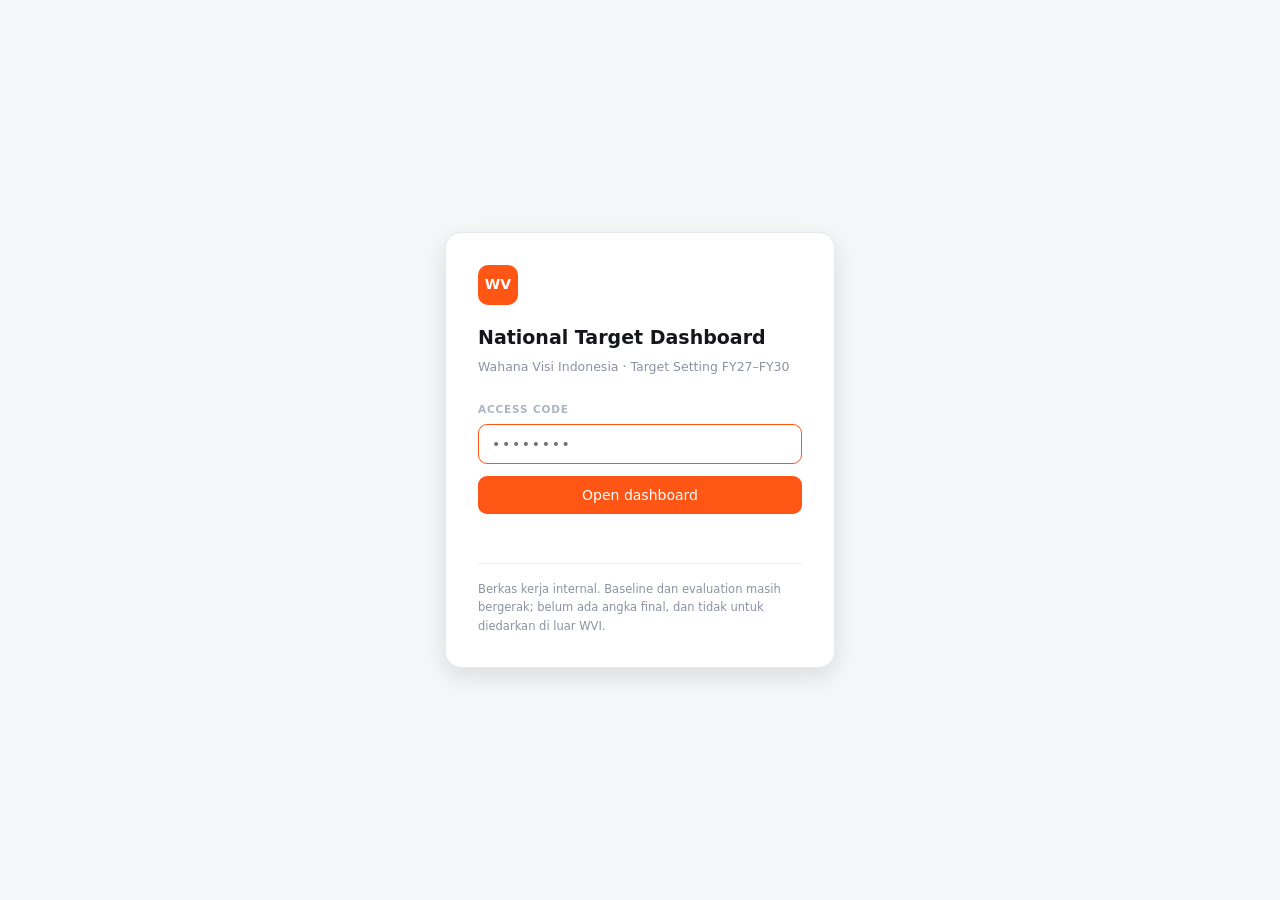
==== commit 80a38ec9: "Update index.html" ====
--- a/index.html
+++ b/index.html
@@ -7,14 +7,14 @@
 <meta name="description" content="National Target Dashboard — Indonesia National Summary. AIM+ Target Setting FY27–FY30, Wahana Visi Indonesia.">
 <meta name="color-scheme" content="light">
 
-<link rel="stylesheet" href="assets/app.css"
-      onerror="var l=document.createElement('link');l.rel='stylesheet';l.href='app.css';document.head.appendChild(l);">
+<link rel="stylesheet" href="assets/app.css?v=3.4"
+      onerror="var l=document.createElement('link');l.rel='stylesheet';l.href='app.css?v=3.4';document.head.appendChild(l);">
 
 <!-- Patch aksesibilitas. Harus SETELAH app.css supaya menang di cascade.
      Pola fallback path-nya sama seperti di atas. Hapus baris ini untuk
      membatalkan seluruh perubahan warna, font, dan tooltip. -->
-<link rel="stylesheet" href="assets/a11y-patch.css"
-      onerror="var l=document.createElement('link');l.rel='stylesheet';l.href='a11y-patch.css';document.head.appendChild(l);">
+<link rel="stylesheet" href="assets/a11y-patch.css?v=3.4"
+      onerror="var l=document.createElement('link');l.rel='stylesheet';l.href='a11y-patch.css?v=3.4';document.head.appendChild(l);">
 
 
 <link rel="icon" href="data:image/svg+xml,%3Csvg xmlns='http://www.w3.org/2000/svg' viewBox='0 0 32 32'%3E%3Crect width='32' height='32' rx='7' fill='%23FF5515'/%3E%3Crect x='7' y='19' width='4' height='7' rx='1' fill='white'/%3E%3Crect x='14' y='13' width='4' height='13' rx='1' fill='white'/%3E%3Crect x='21' y='7' width='4' height='19' rx='1' fill='white'/%3E%3C/svg%3E">
@@ -77,6 +77,11 @@
 (function(){
   /* Setiap baris: [path utama, path cadangan kalau folder tidak ada].
      Urutan dipertahankan apa adanya dari versi Anda. */
+  /* Penanda versi memaksa browser dan CDN GitHub Pages mengambil berkas baru.
+     Tanpa ini, assets/app.js lama tetap disajikan dari cache sampai kedaluwarsa,
+     dan perubahan tidak terlihat walau sudah ter-push. Naikkan angka ini setiap
+     kali app.js atau app.css berubah. */
+  var V="3.4";
   var Q=[["data/config.js","config.js"],["data/indicators.js","indicators.js"],
          ["data/asumsi.js","asumsi.js"],["data/pemetaan.js","pemetaan.js"],
          ["assets/app.js","app.js"]];
@@ -85,13 +90,13 @@
 
   function one(c,done){var i=0;(function t(){
     if(i>=c.length){done(false);return;}
-    var s=document.createElement("script");s.src=c[i++];s.async=false;
+    var s=document.createElement("script");s.src=c[i++]+"?v="+V;s.async=false;
     s.onload=function(){found.push(s.src);done(true);};
     s.onerror=function(){s.parentNode&&s.parentNode.removeChild(s);t();};
     document.head.appendChild(s);})();}
 
   function next(n){ if(n>=Q.length){fin();return;}
-    one(Q[n],function(ok){ if(!ok) failed.push(Q[n][0].replace(/^.*\//,"")); next(n+1); }); }
+    one(Q[n],function(ok){ if(!ok) failed.push(Q[n][0].replace(/^.*\//,"").replace(/\?.*$/,"")); next(n+1); }); }
 
   /* Patch aksesibilitas dimuat SETELAH boot() berhasil, dan kegagalannya
      tidak fatal - dashboard tetap jalan tanpa file ini. */
